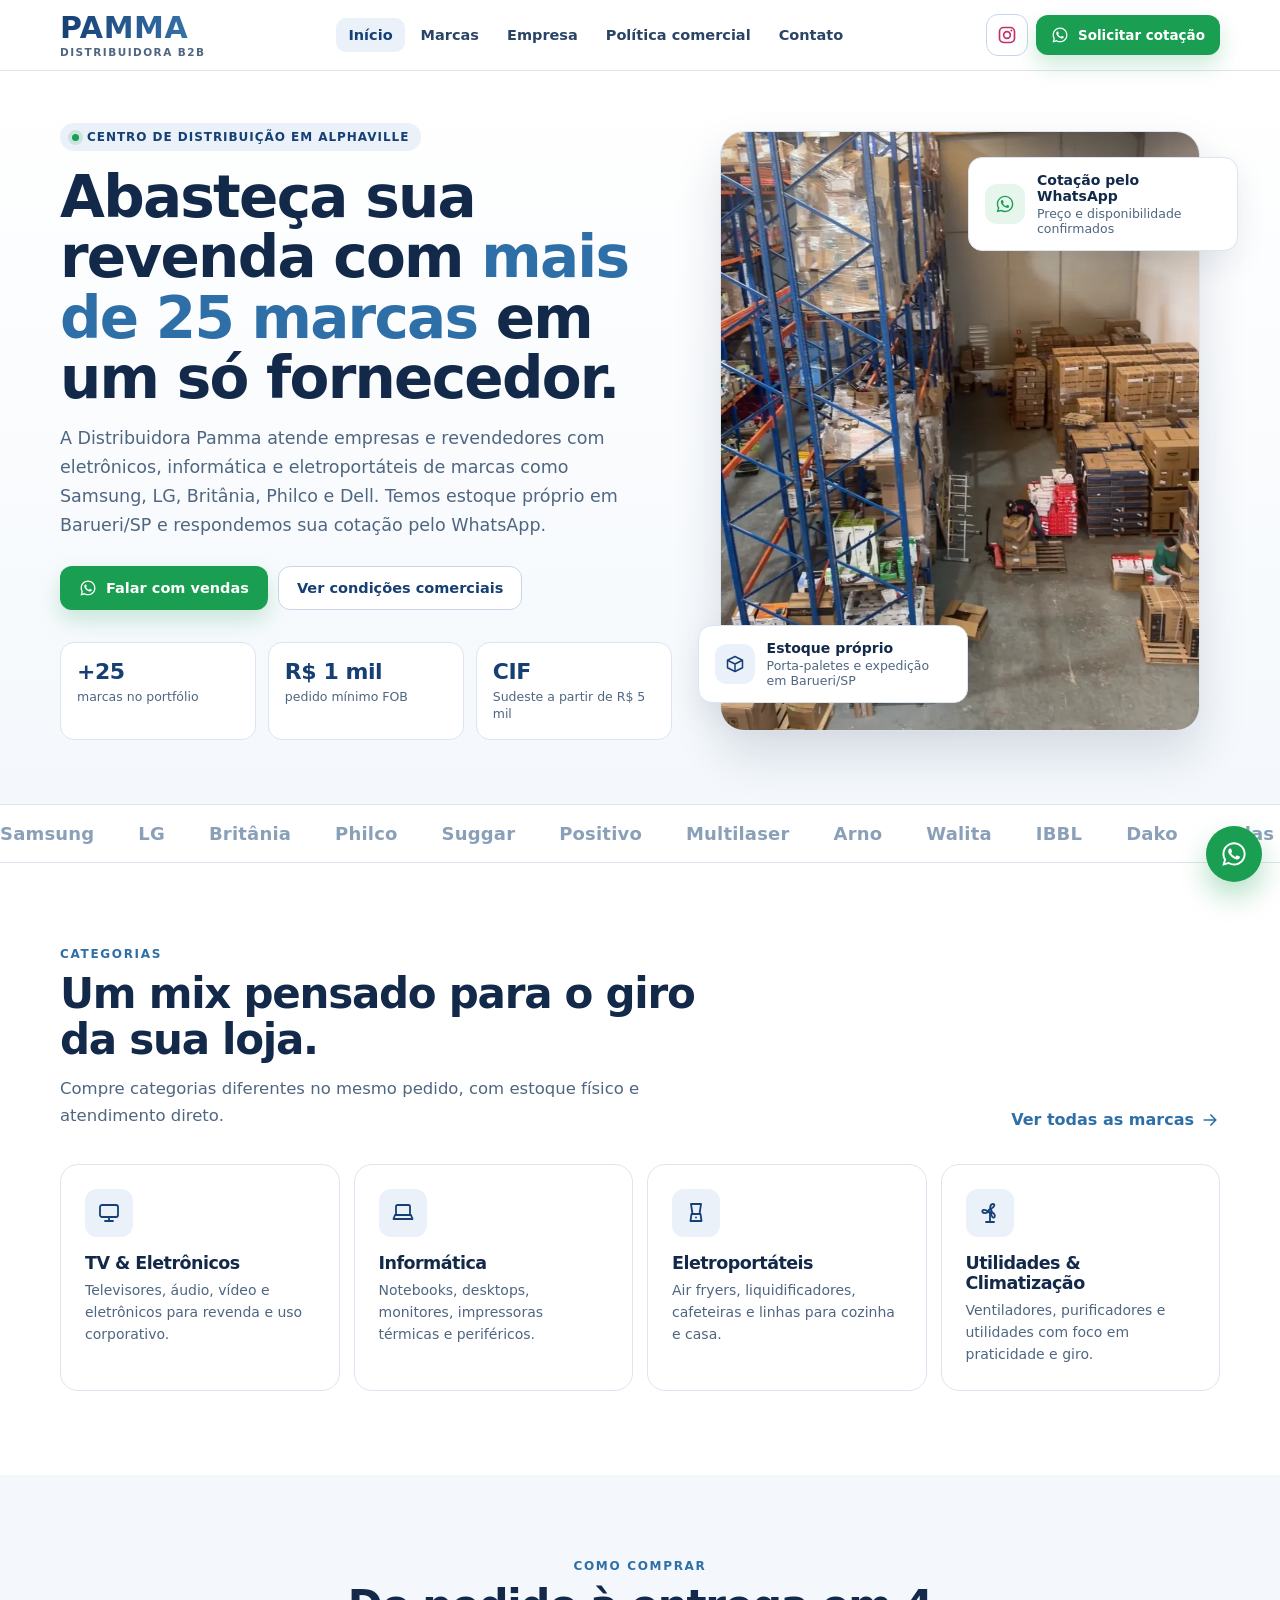
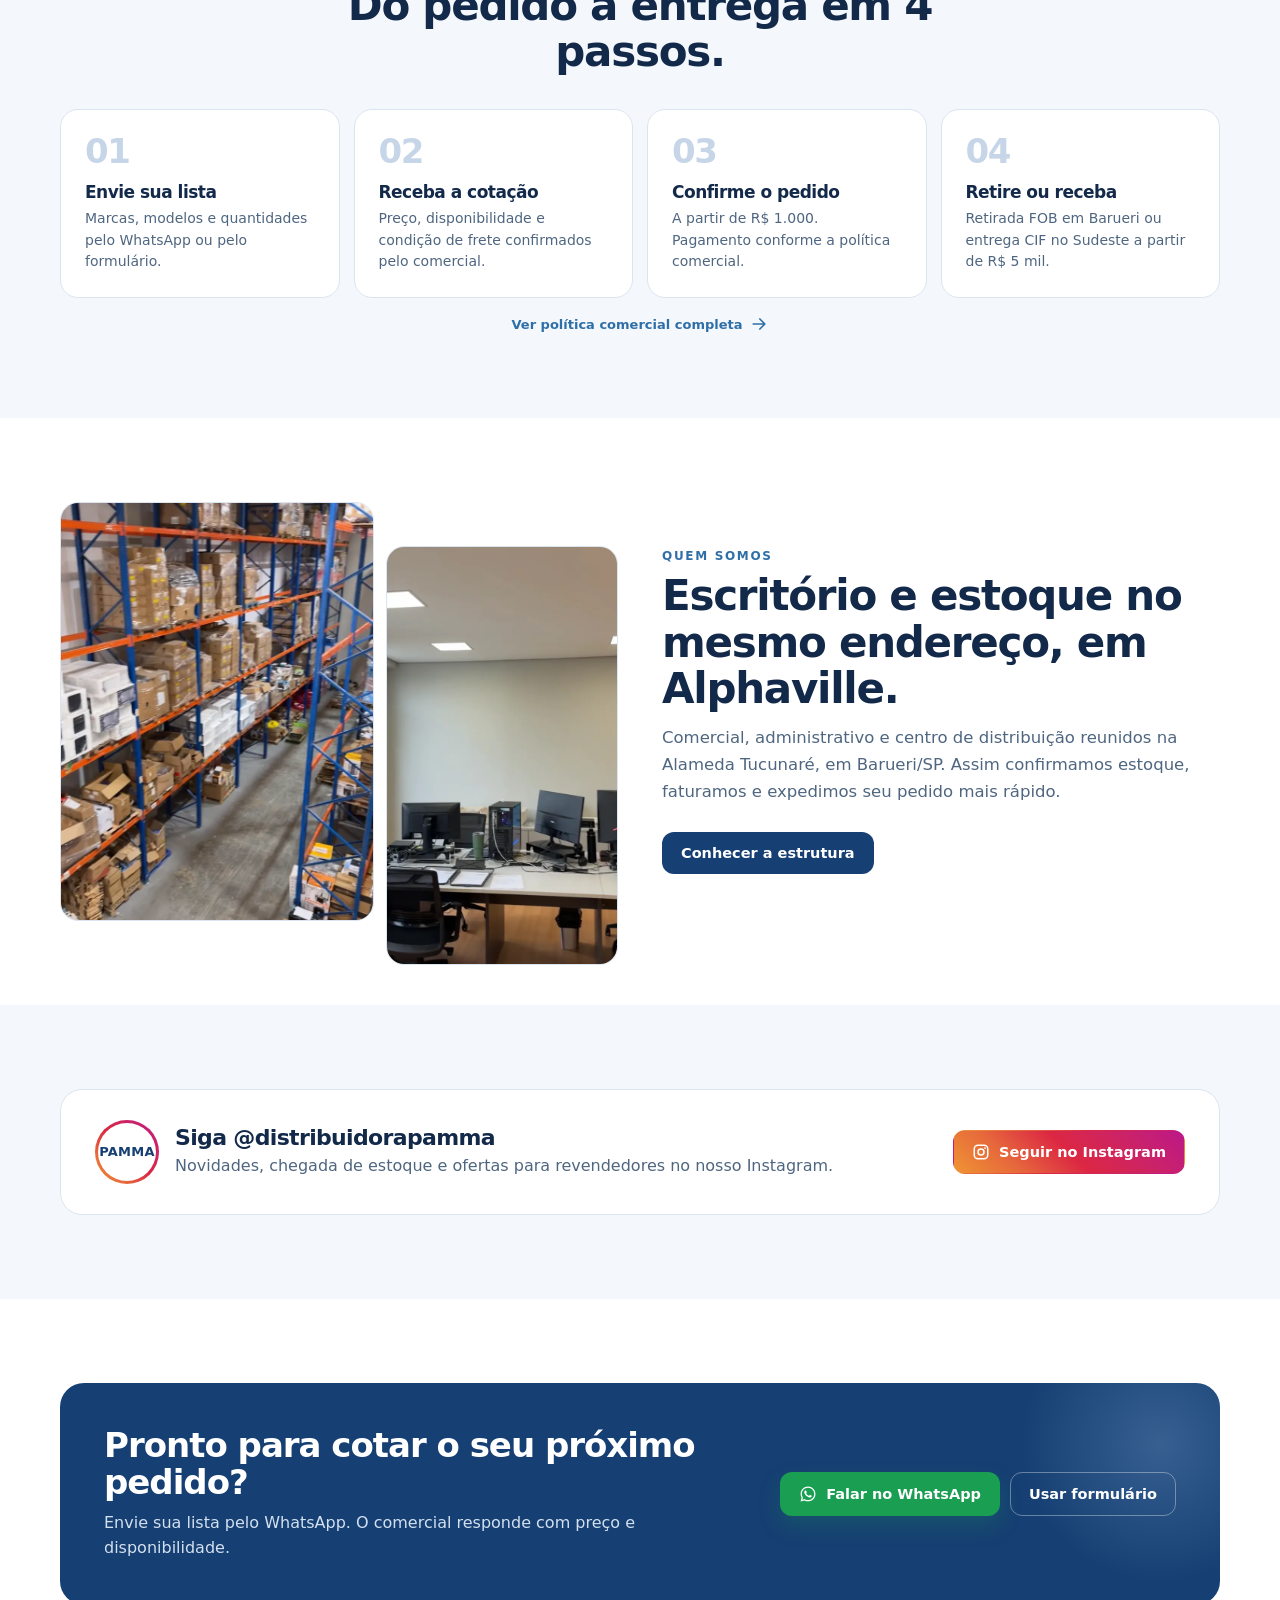
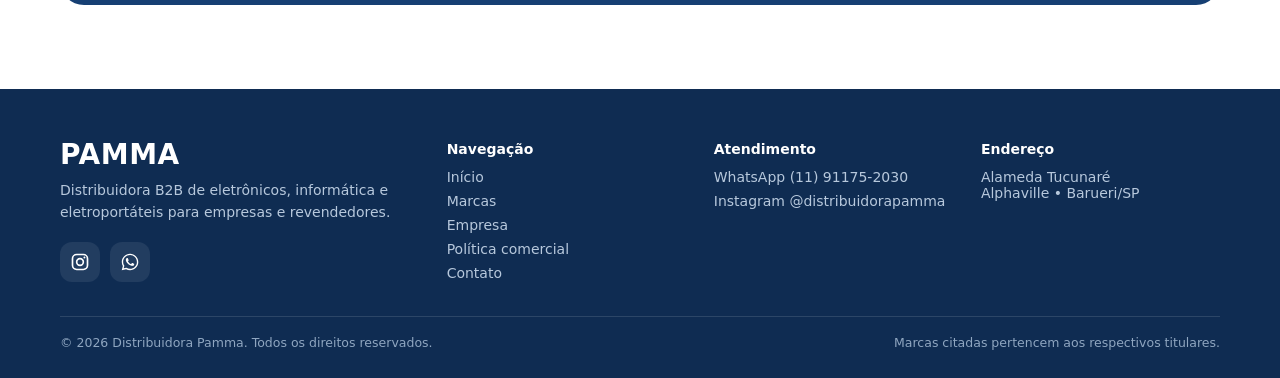
==== index.html @ 4c20a5d1 "Site multipágina da Distribuidora Pamma - Uma página por aba: Início, Marcas, Empresa, Política come" ====
<!doctype html>
<html lang="pt-BR">
<head>
  <meta charset="utf-8" />
  <meta name="viewport" content="width=device-width,initial-scale=1" />
  <meta name="theme-color" content="#163f73" />
  <title>Distribuidora Pamma | Distribuidora B2B de eletro e informática em Alphaville</title>
  <meta name="description" content="Distribuidora B2B em Alphaville/Barueri com mais de 25 marcas de eletrônicos, informática e eletroportáteis. Pedido mínimo R$ 1.000 FOB e frete CIF no Sudeste a partir de R$ 5.000." />
  
  <link rel="canonical" href="https://distribuidorapamma.com/" />
  <meta property="og:type" content="website" />
  <meta property="og:locale" content="pt_BR" />
  <meta property="og:site_name" content="Distribuidora Pamma" />
  <meta property="og:title" content="Distribuidora Pamma | Distribuidora B2B de eletro e informática em Alphaville" />
  <meta property="og:description" content="Distribuidora B2B em Alphaville/Barueri com mais de 25 marcas de eletrônicos, informática e eletroportáteis. Pedido mínimo R$ 1.000 FOB e frete CIF no Sudeste a partir de R$ 5.000." />
  <meta property="og:url" content="https://distribuidorapamma.com/" />
  <meta property="og:image" content="https://distribuidorapamma.com/assets/img/og-pamma.jpg" />
  <meta property="og:image:width" content="1200" />
  <meta property="og:image:height" content="630" />
  <meta name="twitter:card" content="summary_large_image" />
  <link rel="icon" href="data:image/svg+xml,%3Csvg xmlns='http://www.w3.org/2000/svg' viewBox='0 0 64 64'%3E%3Crect width='64' height='64' rx='14' fill='%23163f73'/%3E%3Ctext x='32' y='45' font-family='Arial,Helvetica,sans-serif' font-size='38' font-weight='700' fill='%23fff' text-anchor='middle'%3EP%3C/text%3E%3C/svg%3E" />
  <link rel="stylesheet" href="assets/css/site.css" />
  <script type="application/ld+json">
{"@context":"https://schema.org","@type":"WholesaleStore","name":"Distribuidora Pamma",
"url":"https://distribuidorapamma.com/","image":"https://distribuidorapamma.com/assets/img/og-pamma.jpg",
"telephone":"+55-11-91175-2030",
"address":{"@type":"PostalAddress","streetAddress":"Alameda Tucunaré","addressLocality":"Barueri","addressRegion":"SP","addressCountry":"BR"},
"areaServed":"BR","sameAs":["https://www.instagram.com/distribuidorapamma/"]}
</script>
</head>
<body>
<a class="skip" href="#conteudo">Pular para o conteúdo</a>
<svg width="0" height="0" style="position:absolute" aria-hidden="true">
<symbol id="i-wa" viewBox="0 0 24 24"><path fill="currentColor" d="M12.04 2C6.58 2 2.13 6.45 2.13 11.91c0 1.75.46 3.45 1.32 4.95L2.05 22l5.25-1.38a9.9 9.9 0 0 0 4.74 1.21c5.46 0 9.91-4.45 9.91-9.91C21.95 6.45 17.5 2 12.04 2Zm0 18.15c-1.48 0-2.93-.4-4.2-1.15l-.3-.18-3.12.82.83-3.04-.2-.31a8.2 8.2 0 0 1-1.26-4.38c0-4.54 3.7-8.24 8.25-8.24 4.54 0 8.24 3.7 8.24 8.24 0 4.55-3.7 8.24-8.24 8.24Zm4.52-6.16c-.25-.12-1.47-.72-1.69-.81-.23-.08-.39-.12-.56.13-.16.25-.64.81-.78.97-.14.17-.29.19-.54.06-.25-.12-1.05-.39-1.99-1.23-.74-.66-1.23-1.47-1.38-1.72-.14-.25-.02-.38.11-.51.11-.11.25-.29.37-.43.13-.15.17-.25.25-.42.08-.17.04-.31-.02-.43-.06-.12-.56-1.34-.76-1.84-.2-.48-.41-.42-.56-.43h-.48c-.17 0-.43.06-.66.31-.23.25-.86.85-.86 2.07 0 1.22.89 2.4 1.01 2.56.12.17 1.75 2.67 4.23 3.74.59.26 1.05.41 1.41.52.59.19 1.13.16 1.56.1.48-.07 1.47-.6 1.67-1.18.21-.58.21-1.07.14-1.18-.06-.1-.22-.16-.47-.28Z"/></symbol>
<symbol id="i-ig" viewBox="0 0 24 24"><g fill="none" stroke="currentColor" stroke-width="2"><rect x="3" y="3" width="18" height="18" rx="5"/><circle cx="12" cy="12" r="4"/></g><circle cx="17.3" cy="6.7" r="1.2" fill="currentColor"/></symbol>
<symbol id="i-pin" viewBox="0 0 24 24"><path fill="currentColor" d="M12 22s-8-6.46-8-12.5a8 8 0 0 1 16 0C20 15.54 12 22 12 22Zm0-9a3.5 3.5 0 1 0 0-7 3.5 3.5 0 0 0 0 7Z"/></symbol>
<symbol id="i-box" viewBox="0 0 24 24"><g fill="none" stroke="currentColor" stroke-width="1.8" stroke-linejoin="round"><path d="M3 7.5 12 3l9 4.5v9L12 21l-9-4.5v-9Z"/><path d="m3 7.5 9 4.5 9-4.5M12 12v9"/></g></symbol>
<symbol id="i-tv" viewBox="0 0 24 24"><g fill="none" stroke="currentColor" stroke-width="1.8" stroke-linecap="round"><rect x="3" y="4" width="18" height="12" rx="2"/><path d="M8 20h8M12 16v4"/></g></symbol>
<symbol id="i-laptop" viewBox="0 0 24 24"><g fill="none" stroke="currentColor" stroke-width="1.8" stroke-linecap="round" stroke-linejoin="round"><rect x="5" y="4" width="14" height="10" rx="1.5"/><path d="M2.5 18h19l-1.5-4H4l-1.5 4Z"/></g></symbol>
<symbol id="i-blender" viewBox="0 0 24 24"><g fill="none" stroke="currentColor" stroke-width="1.8" stroke-linecap="round" stroke-linejoin="round"><path d="M7 3h10l-1.5 10h-7L7 3Z"/><path d="M7.5 13h9l1 7h-11l1-7ZM12 16.5h.01"/></g></symbol>
<symbol id="i-fan" viewBox="0 0 24 24"><g fill="none" stroke="currentColor" stroke-width="1.8" stroke-linecap="round"><circle cx="12" cy="10" r="1.6"/><path d="M12 8.4c0-3 1-5.4 3-5.4s2.4 3-3 5.4ZM13.4 10.8c2.6 1.5 4.2 3.5 3.2 5.2s-3.8.5-3.2-5.2ZM10.6 10.8c-2.6 1.5-5.1 1.9-6.1.2s1.6-3.6 6.1-.2ZM12 11.6V21M8 21h8"/></g></symbol>
<symbol id="i-truck" viewBox="0 0 24 24"><g fill="none" stroke="currentColor" stroke-width="1.8" stroke-linejoin="round"><path d="M2 6h12v10H2zM14 9h4l4 4v3h-8z"/><circle cx="6" cy="18" r="2" fill="#fff"/><circle cx="18" cy="18" r="2" fill="#fff"/></g></symbol>
<symbol id="i-doc" viewBox="0 0 24 24"><g fill="none" stroke="currentColor" stroke-width="1.8" stroke-linejoin="round"><path d="M6 2h9l5 5v15H6z"/><path d="M14 2v6h6M9 13h8M9 17h6"/></g></symbol>
<symbol id="i-menu" viewBox="0 0 24 24"><path stroke="currentColor" stroke-width="2" stroke-linecap="round" d="M4 7h16M4 12h16M4 17h16"/></symbol>
<symbol id="i-arrow" viewBox="0 0 24 24"><path fill="none" stroke="currentColor" stroke-width="2" stroke-linecap="round" stroke-linejoin="round" d="M5 12h14M13 6l6 6-6 6"/></symbol>
</svg>

<header class="site-header">
  <nav class="wrap" aria-label="Principal">
    <a class="brand" href="./" aria-label="Distribuidora Pamma — início">
      <span class="logo">PAMMA</span>
      <small>Distribuidora B2B</small>
    </a>
    <div class="navlinks" id="navlinks">
<a href="" aria-current="page">Início</a>
<a href="marcas/">Marcas</a>
<a href="empresa/">Empresa</a>
<a href="politica-comercial/">Política comercial</a>
<a href="contato/">Contato</a>
    </div>
    <div class="nav-right">
      <a class="icon-btn ig" href="https://www.instagram.com/distribuidorapamma/" target="_blank" rel="noopener" aria-label="Instagram @distribuidorapamma" title="@distribuidorapamma">
        <svg class="ico" aria-hidden="true"><use href="#i-ig"/></svg>
      </a>
      <a class="btn btn-wa btn-sm js-wa" href="contato/">
        <svg class="ico" aria-hidden="true"><use href="#i-wa"/></svg><span>Solicitar cotação</span>
      </a>
      <button class="icon-btn menu-btn" id="menuBtn" aria-label="Abrir menu" aria-expanded="false" aria-controls="navlinks">
        <svg class="ico" aria-hidden="true"><use href="#i-menu"/></svg>
      </button>
    </div>
  </nav>
</header>

<main id="conteudo">
<section class="hero">
  <div class="wrap hero-grid">
    <div>
      <div class="tag"><span class="dot"></span> Centro de distribuição em Alphaville</div>
      <h1>Abasteça sua revenda com <span>mais de 25 marcas</span> em um só fornecedor.</h1>
      <p class="lead">
        A Distribuidora Pamma atende empresas e revendedores com eletrônicos, informática e eletroportáteis
        de marcas como Samsung, LG, Britânia, Philco e Dell. Temos estoque próprio em Barueri/SP e respondemos sua cotação pelo WhatsApp.
      </p>
      <div class="actions">
        <a class="btn btn-wa js-wa" data-msg="Olá! Gostaria de falar com o comercial da Distribuidora Pamma." href="contato/">
          <svg class="ico" aria-hidden="true"><use href="#i-wa"/></svg> Falar com vendas
        </a>
        <a class="btn btn-ghost" href="politica-comercial/">Ver condições comerciais</a>
      </div>
      <div class="stats">
        <div class="stat"><strong>+25</strong><span>marcas no portfólio</span></div>
        <div class="stat"><strong>R$ 1 mil</strong><span>pedido mínimo FOB</span></div>
        <div class="stat"><strong>CIF</strong><span>Sudeste a partir de R$ 5 mil</span></div>
      </div>
    </div>
    <div class="hero-visual">
      <div class="hero-photo">
        <img src="assets/img/cd-operacao.webp" width="830" height="1100" alt="Equipe separando pedidos no centro de distribuição da Pamma" fetchpriority="high" />
      </div>
      <div class="badge">
        <div class="bi"><svg class="ico" aria-hidden="true"><use href="#i-box"/></svg></div>
        <div><b>Estoque próprio</b><span>Porta-paletes e expedição em Barueri/SP</span></div>
      </div>
      <div class="badge top">
        <div class="bi wa"><svg class="ico" aria-hidden="true"><use href="#i-wa"/></svg></div>
        <div><b>Cotação pelo WhatsApp</b><span>Preço e disponibilidade confirmados</span></div>
      </div>
    </div>
  </div>
</section>

<div class="brand-strip" aria-label="Marcas que trabalhamos">
  <div class="track">
    <span>Samsung</span><span>LG</span><span>Britânia</span><span>Philco</span><span>Suggar</span><span>Positivo</span><span>Multilaser</span><span>Arno</span><span>Walita</span><span>IBBL</span><span>Dako</span><span>Atlas</span><span>Dell</span><span>HP</span><span>Lenovo</span><span>Asus</span><span>AOC</span><span>Apple</span>
    <span aria-hidden="true">Samsung</span><span aria-hidden="true">LG</span><span aria-hidden="true">Britânia</span><span aria-hidden="true">Philco</span><span aria-hidden="true">Suggar</span><span aria-hidden="true">Positivo</span><span aria-hidden="true">Multilaser</span><span aria-hidden="true">Arno</span><span aria-hidden="true">Walita</span><span aria-hidden="true">IBBL</span><span aria-hidden="true">Dako</span><span aria-hidden="true">Atlas</span><span aria-hidden="true">Dell</span><span aria-hidden="true">HP</span><span aria-hidden="true">Lenovo</span><span aria-hidden="true">Asus</span><span aria-hidden="true">AOC</span><span aria-hidden="true">Apple</span>
  </div>
</div>

<section class="section">
  <div class="wrap">
    <div class="section-head row">
      <div style="max-width:640px">
        <div class="kicker">Categorias</div>
        <h2>Um mix pensado para o giro da sua loja.</h2>
        <p>Compre categorias diferentes no mesmo pedido, com estoque físico e atendimento direto.</p>
      </div>
      <a class="link-arrow" href="marcas/">Ver todas as marcas <svg class="ico" aria-hidden="true"><use href="#i-arrow"/></svg></a>
    </div>
    <div class="features">
      <article class="card feature reveal">
        <div class="fi"><svg class="ico" aria-hidden="true"><use href="#i-tv"/></svg></div>
        <h3>TV & Eletrônicos</h3>
        <p>Televisores, áudio, vídeo e eletrônicos para revenda e uso corporativo.</p>
      </article>
      <article class="card feature reveal">
        <div class="fi"><svg class="ico" aria-hidden="true"><use href="#i-laptop"/></svg></div>
        <h3>Informática</h3>
        <p>Notebooks, desktops, monitores, impressoras térmicas e periféricos.</p>
      </article>
      <article class="card feature reveal">
        <div class="fi"><svg class="ico" aria-hidden="true"><use href="#i-blender"/></svg></div>
        <h3>Eletroportáteis</h3>
        <p>Air fryers, liquidificadores, cafeteiras e linhas para cozinha e casa.</p>
      </article>
      <article class="card feature reveal">
        <div class="fi"><svg class="ico" aria-hidden="true"><use href="#i-fan"/></svg></div>
        <h3>Utilidades & Climatização</h3>
        <p>Ventiladores, purificadores e utilidades com foco em praticidade e giro.</p>
      </article>
    </div>
  </div>
</section>

<section class="section alt">
  <div class="wrap">
    <div class="section-head center">
      <div class="kicker">Como comprar</div>
      <h2>Do pedido à entrega em 4 passos.</h2>
    </div>
    <div class="steps">
      <div class="card step reveal"><div class="n">01</div><h3>Envie sua lista</h3><p>Marcas, modelos e quantidades pelo WhatsApp ou pelo formulário.</p></div>
      <div class="card step reveal"><div class="n">02</div><h3>Receba a cotação</h3><p>Preço, disponibilidade e condição de frete confirmados pelo comercial.</p></div>
      <div class="card step reveal"><div class="n">03</div><h3>Confirme o pedido</h3><p>A partir de R$ 1.000. Pagamento conforme a política comercial.</p></div>
      <div class="card step reveal"><div class="n">04</div><h3>Retire ou receba</h3><p>Retirada FOB em Barueri ou entrega CIF no Sudeste a partir de R$ 5 mil.</p></div>
    </div>
    <p class="note" style="text-align:center"><a class="link-arrow" href="politica-comercial/">Ver política comercial completa <svg class="ico" aria-hidden="true"><use href="#i-arrow"/></svg></a></p>
  </div>
</section>

<section class="section">
  <div class="wrap split">
    <div class="media-grid">
      <img src="assets/img/cd-porta-paletes.webp" width="668" height="1100" loading="lazy" alt="Porta-paletes com mercadorias no CD da Pamma" />
      <img src="assets/img/escritorio.webp" width="955" height="1100" loading="lazy" alt="Equipe administrativa e comercial da Pamma" />
    </div>
    <div>
      <div class="kicker">Quem somos</div>
      <h2>Escritório e estoque no mesmo endereço, em Alphaville.</h2>
      <p class="lead" style="font-size:16.5px">Comercial, administrativo e centro de distribuição reunidos na Alameda Tucunaré, em Barueri/SP. Assim confirmamos estoque, faturamos e expedimos seu pedido mais rápido.</p>
      <div class="actions">
        <a class="btn btn-navy" href="empresa/">Conhecer a estrutura</a>
      </div>
    </div>
  </div>
</section>

<section class="section alt">
  <div class="wrap">
    <div class="ig-block reveal">
      <div class="ig-id">
        <div class="ig-avatar"><span>PAMMA</span></div>
        <div>
          <h3>Siga @distribuidorapamma</h3>
          <p>Novidades, chegada de estoque e ofertas para revendedores no nosso Instagram.</p>
        </div>
      </div>
      <a class="btn btn-ig" href="https://www.instagram.com/distribuidorapamma/" target="_blank" rel="noopener">
        <svg class="ico" aria-hidden="true"><use href="#i-ig"/></svg> Seguir no Instagram
      </a>
    </div>
  </div>
</section>

<section class="section">
  <div class="wrap">
    <div class="cta-band">
      <div>
        <h2>Pronto para cotar o seu próximo pedido?</h2>
        <p>Envie sua lista pelo WhatsApp. O comercial responde com preço e disponibilidade.</p>
      </div>
      <div class="actions">
        <a class="btn btn-wa js-wa" href="contato/"><svg class="ico" aria-hidden="true"><use href="#i-wa"/></svg> Falar no WhatsApp</a>
        <a class="btn btn-outline-light" href="contato/">Usar formulário</a>
      </div>
    </div>
  </div>
</section>

</main>

<footer class="site-footer">
  <div class="wrap">
    <div class="footer-grid">
      <div>
        <div class="logo">PAMMA</div>
        <p style="max-width:360px; line-height:1.6; margin:10px 0 0">Distribuidora B2B de eletrônicos, informática e eletroportáteis para empresas e revendedores.</p>
        <div class="social">
          <a class="ig" href="https://www.instagram.com/distribuidorapamma/" target="_blank" rel="noopener" aria-label="Instagram"><svg class="ico" aria-hidden="true"><use href="#i-ig"/></svg></a>
          <a class="wa js-wa" href="contato/" aria-label="WhatsApp"><svg class="ico" aria-hidden="true"><use href="#i-wa"/></svg></a>
        </div>
        <!-- TODO: inserir razão social e CNPJ oficiais -->
      </div>
      <div>
        <h4>Navegação</h4>
        <ul>
          <li><a href="./">Início</a></li>
          <li><a href="marcas/">Marcas</a></li>
          <li><a href="empresa/">Empresa</a></li>
          <li><a href="politica-comercial/">Política comercial</a></li>
          <li><a href="contato/">Contato</a></li>
        </ul>
      </div>
      <div>
        <h4>Atendimento</h4>
        <ul>
          <li><a class="js-wa" href="contato/">WhatsApp (11) 91175-2030</a></li>
          <li><a href="https://www.instagram.com/distribuidorapamma/" target="_blank" rel="noopener">Instagram @distribuidorapamma</a></li>
        </ul>
      </div>
      <div>
        <h4>Endereço</h4>
        <ul>
          <li><a href="https://www.google.com/maps/search/?api=1&amp;query=Alameda+Tucunar%C3%A9+Alphaville+Barueri+SP" target="_blank" rel="noopener">Alameda Tucunaré<br>Alphaville • Barueri/SP</a></li>
        </ul>
      </div>
    </div>
    <div class="footer-bottom">
      <span>© <span id="year"></span> Distribuidora Pamma. Todos os direitos reservados.</span>
      <span>Marcas citadas pertencem aos respectivos titulares.</span>
    </div>
  </div>
</footer>

<a class="fab js-wa" href="contato/" aria-label="Falar no WhatsApp"><svg class="ico" aria-hidden="true"><use href="#i-wa"/></svg></a>
<script src="assets/js/site.js" defer></script>
</body>
</html>
---- assets/css/site.css ----
/* Distribuidora Pamma — estilos compartilhados */
:root{
  --navy:#163f73;
  --navy-2:#1f4f8a;
  --navy-dark:#0f2c52;
  --blue:#2f6fa8;
  --blue-light:#9cc3ea;
  --blue-soft:#eaf1f9;
  --bg-soft:#f4f8fc;
  --line:#dbe5f0;
  --line-strong:#c6d6e8;
  --text:#13294a;
  --muted:#4f6680;
  --wa:#1a9e52;
  --wa-2:#14864a;
  --ig:linear-gradient(45deg,#f09433 0%,#e6683c 25%,#dc2743 50%,#cc2366 75%,#bc1888 100%);
  --shadow:0 12px 32px rgba(19,41,74,.08);
  --shadow-lg:0 24px 48px rgba(19,41,74,.14);
  --radius:18px;
  --header-h:70px;
}
*{box-sizing:border-box}
html{scroll-behavior:smooth; scroll-padding-top:calc(var(--header-h) + 12px)}
body{
  margin:0; color:var(--text); background:#fff;
  font-family:Inter,ui-sans-serif,system-ui,-apple-system,BlinkMacSystemFont,"Segoe UI",Roboto,sans-serif;
  -webkit-font-smoothing:antialiased; overflow-x:hidden;
}
img{max-width:100%; display:block}
a{color:inherit; text-decoration:none}
:focus-visible{outline:3px solid #7fb0e3; outline-offset:2px; border-radius:6px}
.wrap{width:min(1160px, calc(100% - 32px)); margin:0 auto}
.skip{position:absolute; left:-9999px; top:8px; z-index:100; background:#fff; padding:10px 14px; border-radius:10px; font-weight:700}
.skip:focus{left:12px}
.ico{width:20px; height:20px; flex:0 0 20px}

/* Marca */
.logo{
  font-weight:800; letter-spacing:.02em; line-height:1;
  background:linear-gradient(90deg, var(--navy) 0%, #3a78b0 100%);
  -webkit-background-clip:text; background-clip:text; color:transparent;
}

/* Header */
.site-header{
  position:sticky; top:0; z-index:60;
  background:rgba(255,255,255,.95); backdrop-filter:blur(10px);
  border-bottom:1px solid var(--line);
}
.site-header nav{min-height:var(--header-h); display:flex; align-items:center; justify-content:space-between; gap:20px}
.brand{display:flex; flex-direction:column; gap:3px}
.brand .logo{font-size:30px}
.brand small{font-size:10.5px; color:var(--muted); letter-spacing:.14em; text-transform:uppercase; font-weight:700}
.navlinks{display:flex; align-items:center; gap:4px; font-size:14.5px; font-weight:600; color:#2a4466}
.navlinks a{padding:9px 12px; border-radius:10px}
.navlinks a:hover{background:var(--bg-soft); color:var(--navy)}
.navlinks a[aria-current="page"]{color:var(--navy); background:var(--blue-soft); font-weight:700}
.nav-right{display:flex; align-items:center; gap:8px}
.icon-btn{
  width:42px; height:42px; border-radius:12px; display:grid; place-items:center;
  border:1px solid var(--line-strong); background:#fff; color:var(--navy); cursor:pointer;
}
.icon-btn:hover{background:var(--bg-soft)}
.icon-btn.ig{color:#c1306b}
.menu-btn{display:none}

/* Botões */
.btn{
  display:inline-flex; align-items:center; justify-content:center; gap:9px;
  padding:12px 18px; border-radius:12px; font:inherit; font-weight:700; font-size:14.5px;
  border:1px solid transparent; cursor:pointer; transition:transform .18s ease, background .18s ease, box-shadow .18s ease;
  white-space:nowrap;
}
.btn:hover{transform:translateY(-1px)}
.btn .ico{width:18px; height:18px; flex-basis:18px}
.btn-wa{color:#fff; background:var(--wa); box-shadow:0 10px 22px rgba(26,158,82,.22)}
.btn-wa:hover{background:var(--wa-2)}
.btn-navy{color:#fff; background:var(--navy)}
.btn-navy:hover{background:var(--navy-2)}
.btn-ghost{color:var(--navy); background:#fff; border-color:var(--line-strong)}
.btn-light{color:var(--navy); background:#fff}
.btn-outline-light{color:#fff; border-color:rgba(255,255,255,.35)}
.btn-outline-light:hover{background:rgba(255,255,255,.08)}
.btn-ig{color:#fff; background:var(--ig)}
.btn-sm{padding:10px 14px; font-size:13.5px}
.link-arrow{display:inline-flex; align-items:center; gap:6px; font-weight:700; color:var(--blue)}
.link-arrow:hover{gap:9px}

/* Tipografia de seção */
.section{padding:84px 0}
.section.alt{background:var(--bg-soft)}
.section-head{max-width:720px; margin-bottom:34px}
.section-head.center{margin-left:auto; margin-right:auto; text-align:center}
.section-head.row{max-width:none; display:flex; align-items:flex-end; justify-content:space-between; gap:20px; flex-wrap:wrap}
.kicker{font-size:12px; font-weight:800; letter-spacing:.14em; text-transform:uppercase; color:var(--blue); margin-bottom:10px}
h1,h2,h3{letter-spacing:-.03em}
h2{font-size:clamp(28px,3.6vw,42px); line-height:1.1; margin:0 0 12px}
.section-head p{color:var(--muted); font-size:16.5px; line-height:1.65; margin:0}
.card{background:#fff; border:1px solid var(--line); border-radius:var(--radius)}

/* Hero (home) */
.hero{padding:52px 0 64px; background:linear-gradient(180deg,#fff 0%, var(--bg-soft) 100%)}
.hero-grid{display:grid; grid-template-columns:1.1fr .9fr; gap:48px; align-items:center}
.tag{
  display:inline-flex; align-items:center; gap:8px; padding:7px 12px; border-radius:999px;
  background:var(--blue-soft); color:var(--navy); font-size:12px; font-weight:800;
  letter-spacing:.08em; text-transform:uppercase;
}
.tag .dot{width:7px; height:7px; border-radius:50%; background:var(--wa); box-shadow:0 0 0 4px rgba(26,158,82,.15)}
.hero h1{margin:16px 0 16px; font-size:clamp(34px,5vw,58px); line-height:1.04; max-width:640px}
.hero h1 span{color:var(--blue)}
.lead{margin:0 0 26px; max-width:580px; color:var(--muted); font-size:17.5px; line-height:1.65}
.actions{display:flex; flex-wrap:wrap; gap:10px}
.stats{display:grid; grid-template-columns:repeat(3,1fr); gap:12px; margin-top:32px; max-width:620px}
.stat{padding:16px; border-radius:14px; background:#fff; border:1px solid var(--line)}
.stat strong{display:block; font-size:22px; letter-spacing:-.02em; color:var(--navy)}
.stat span{display:block; margin-top:4px; font-size:12.5px; color:var(--muted); line-height:1.4}
.hero-visual{position:relative}
.hero-photo{border-radius:24px; overflow:hidden; border:1px solid var(--line); box-shadow:var(--shadow-lg); aspect-ratio:4/5; max-height:600px}
.hero-photo img{width:100%; height:100%; object-fit:cover}
.badge{
  position:absolute; left:-22px; bottom:28px; max-width:270px; display:flex; gap:12px; align-items:center;
  padding:14px 16px; border-radius:14px; background:#fff; border:1px solid var(--line); box-shadow:var(--shadow);
}
.badge.top{left:auto; right:-18px; top:26px; bottom:auto}
.badge .bi{width:40px; height:40px; border-radius:12px; display:grid; place-items:center; background:var(--blue-soft); color:var(--navy); flex:0 0 40px}
.badge .bi.wa{background:#e6f6ec; color:var(--wa)}
.badge b{display:block; font-size:14px}
.badge span{display:block; font-size:12.5px; color:var(--muted); margin-top:2px}

/* Faixa de marcas (marquee) */
.brand-strip{border-block:1px solid var(--line); background:#fff; overflow:hidden; padding:18px 0}
.brand-strip .track{display:flex; gap:44px; width:max-content; animation:scroll 38s linear infinite}
.brand-strip span{font-weight:800; font-size:18px; color:#8aa0b8; letter-spacing:.01em; white-space:nowrap}
.brand-strip:hover .track{animation-play-state:paused}
@keyframes scroll{to{transform:translateX(-50%)}}
@media (prefers-reduced-motion:reduce){.brand-strip .track{animation:none; flex-wrap:wrap; width:auto; justify-content:center}}

/* Cabeçalho de página interna */
.page-head{position:relative; color:#fff; background:var(--navy-dark); overflow:hidden}
.page-head .ph-bg{position:absolute; inset:0; width:100%; height:100%; object-fit:cover; opacity:.35}
.page-head::after{content:""; position:absolute; inset:0; background:linear-gradient(90deg, rgba(15,44,82,.96) 0%, rgba(15,44,82,.75) 55%, rgba(15,44,82,.35) 100%)}
.page-head .wrap{position:relative; z-index:1; padding:64px 0 60px}
.crumbs{font-size:13px; color:var(--blue-light); margin-bottom:14px}
.crumbs a:hover{color:#fff}
.page-head h1{margin:0 0 12px; font-size:clamp(32px,4.4vw,52px); line-height:1.06; max-width:760px}
.page-head p{margin:0; max-width:640px; color:#d3e0ef; font-size:17px; line-height:1.6}
.page-head .actions{margin-top:24px}

/* Categorias / features */
.features{display:grid; grid-template-columns:repeat(4,1fr); gap:14px}
.feature{padding:24px; transition:transform .2s ease, box-shadow .2s ease}
.feature:hover{transform:translateY(-3px); box-shadow:var(--shadow)}
.feature .fi{width:48px; height:48px; border-radius:12px; display:grid; place-items:center; background:var(--blue-soft); color:var(--navy); margin-bottom:16px}
.feature .fi .ico{width:24px; height:24px}
.feature h3{margin:0 0 6px; font-size:17.5px}
.feature p{margin:0; color:var(--muted); font-size:14px; line-height:1.6}
.feature ul{margin:12px 0 0; padding:0; list-style:none; display:grid; gap:6px; font-size:13.5px; color:var(--muted)}
.feature li::before{content:"•"; color:var(--blue); font-weight:800; margin-right:8px}

/* Grade de marcas */
.brand-grid{display:grid; grid-template-columns:repeat(6,1fr); gap:10px}
.brand-tile{
  display:grid; place-items:center; min-height:76px; padding:12px; text-align:center;
  font-weight:800; font-size:16px; color:var(--navy); letter-spacing:.01em;
  background:#fff; border:1px solid var(--line); border-radius:14px; transition:border-color .2s, box-shadow .2s;
}
.brand-tile:hover{border-color:var(--line-strong); box-shadow:var(--shadow)}
.brand-tile.more{color:var(--muted); font-weight:600; border-style:dashed}
.legal{margin:14px 2px 0; font-size:12.5px; color:var(--muted); line-height:1.5}

/* Passos numerados */
.steps{display:grid; grid-template-columns:repeat(4,1fr); gap:14px; counter-reset:s}
.steps.three{grid-template-columns:repeat(3,1fr)}
.step{padding:24px; position:relative}
.step .n{font-size:34px; font-weight:800; color:var(--line-strong); letter-spacing:-.04em; line-height:1}
.step h3{margin:14px 0 6px; font-size:17px}
.step p{margin:0; color:var(--muted); font-size:14px; line-height:1.55}

/* Política comercial */
.policy-grid{display:grid; grid-template-columns:repeat(3,1fr); gap:14px}
.policy{padding:24px; position:relative; overflow:hidden}
.policy::before{content:""; position:absolute; left:0; top:0; bottom:0; width:4px; background:var(--blue)}
.policy small{display:block; color:var(--blue); font-weight:800; font-size:11.5px; letter-spacing:.1em; text-transform:uppercase; margin-bottom:8px}
.policy strong{display:block; font-size:24px; letter-spacing:-.02em; margin-bottom:6px}
.policy p{margin:0; color:var(--muted); line-height:1.6; font-size:14px}
.policy.wide{grid-column:span 2}
.note{margin:16px 2px 0; font-size:13px; color:var(--muted)}

/* FAQ */
.faq{display:grid; gap:10px; max-width:860px}
.faq details{background:#fff; border:1px solid var(--line); border-radius:14px; padding:0 20px}
.faq summary{cursor:pointer; list-style:none; padding:18px 0; font-weight:700; display:flex; justify-content:space-between; gap:16px}
.faq summary::-webkit-details-marker{display:none}
.faq summary::after{content:"+"; font-size:20px; color:var(--blue); line-height:1}
.faq details[open] summary::after{content:"–"}
.faq details p{margin:0 0 18px; color:var(--muted); line-height:1.6}

/* Empresa */
.split{display:grid; grid-template-columns:1fr 1fr; gap:44px; align-items:center}
.media-grid{display:grid; grid-template-columns:1.15fr .85fr; gap:12px}
.media-grid img{width:100%; height:100%; aspect-ratio:3/4; object-fit:cover; border-radius:18px; border:1px solid var(--line)}
.media-grid img:last-child{margin-top:44px}
.check-list{display:grid; gap:12px; margin:24px 0 0}
.check{display:flex; gap:12px; align-items:flex-start; padding:14px 16px}
.check i{width:26px; height:26px; flex:0 0 26px; border-radius:50%; display:grid; place-items:center; background:var(--blue-soft); color:var(--navy); font-style:normal; font-size:13px; font-weight:800}
.check span{color:var(--muted); line-height:1.55; font-size:15px}
.check strong{color:var(--text)}

/* Galeria */
.gallery{display:grid; grid-template-columns:repeat(3,1fr); gap:12px}
.gallery figure{margin:0; position:relative; border-radius:18px; overflow:hidden; border:1px solid var(--line)}
.gallery img{width:100%; aspect-ratio:1/1; object-fit:cover; transition:transform .5s ease}
.gallery figure:hover img{transform:scale(1.04)}
.gallery figcaption{position:absolute; left:12px; bottom:12px; padding:6px 10px; border-radius:8px; background:rgba(19,41,74,.84); color:#fff; font-size:12.5px; font-weight:700}

/* Bloco Instagram */
.ig-block{display:grid; grid-template-columns:1fr auto; gap:24px; align-items:center; padding:30px 34px; border-radius:22px; background:#fff; border:1px solid var(--line)}
.ig-block .ig-id{display:flex; align-items:center; gap:16px}
.ig-avatar{width:64px; height:64px; border-radius:50%; padding:3px; background:var(--ig); flex:0 0 64px}
.ig-avatar span{display:grid; place-items:center; width:100%; height:100%; border-radius:50%; background:#fff; font-weight:800; font-size:13px; color:var(--navy); letter-spacing:.02em}
.ig-block h3{margin:0 0 4px; font-size:22px}
.ig-block p{margin:0; color:var(--muted); line-height:1.55}

/* CTA final */
.cta-band{background:var(--navy); color:#fff; border-radius:24px; padding:44px; display:grid; grid-template-columns:1fr auto; gap:24px; align-items:center; position:relative; overflow:hidden}
.cta-band::after{content:""; position:absolute; right:-80px; top:-80px; width:280px; height:280px; border-radius:50%; background:radial-gradient(circle, rgba(156,195,234,.25), transparent 70%)}
.cta-band h2{color:#fff; margin:0 0 8px; font-size:clamp(24px,3vw,34px)}
.cta-band p{margin:0; color:#d3e0ef; line-height:1.6}
.cta-band .actions{position:relative; z-index:1}

/* Contato */
.contact-box{display:grid; grid-template-columns:.9fr 1.1fr; overflow:hidden; border-radius:22px; background:#fff; border:1px solid var(--line); box-shadow:var(--shadow)}
.contact-info{padding:34px; background:var(--navy); color:#dbe6f3}
.contact-info .kicker{color:var(--blue-light)}
.contact-info h2{margin:6px 0 12px; font-size:30px; line-height:1.12; color:#fff}
.contact-info p{line-height:1.65; margin:0 0 8px}
.contact-line{display:flex; gap:12px; align-items:flex-start; margin-top:20px}
.contact-line .ico{color:var(--blue-light); margin-top:2px}
.contact-line strong{display:block; color:#fff; font-size:14px}
.contact-line span, .contact-line a{display:block; margin-top:3px; color:#dbe6f3}
.contact-line a:hover{text-decoration:underline}
.form{padding:34px}
.form-grid{display:grid; grid-template-columns:1fr 1fr; gap:14px}
.field{display:grid; gap:6px}
.field.full{grid-column:1/-1}
label{font-size:13px; font-weight:700; color:#2a4466}
label em{font-style:normal; font-weight:500; color:var(--muted)}
input,textarea,select{width:100%; border:1px solid var(--line-strong); background:#fff; color:var(--text); border-radius:12px; padding:13px 14px; font:inherit; font-size:15px; min-height:48px}
textarea{min-height:110px; resize:vertical}
input::placeholder,textarea::placeholder{color:#6f8399}
input:focus,textarea:focus,select:focus{outline:none; border-color:var(--blue); box-shadow:0 0 0 3px rgba(47,111,168,.15)}
.form .btn{width:100%; padding:15px 18px; font-size:15.5px}
.fine{font-size:12.5px; color:var(--muted); margin-top:8px; line-height:1.5}
.info-cards{display:grid; grid-template-columns:repeat(3,1fr); gap:14px; margin-top:16px}
.info-card{padding:22px; display:flex; gap:14px; align-items:flex-start}
.info-card .fi{width:44px; height:44px; border-radius:12px; display:grid; place-items:center; background:var(--blue-soft); color:var(--navy); flex:0 0 44px}
.info-card .fi.ig{background:var(--ig); color:#fff}
.info-card .fi.wa{background:#e6f6ec; color:var(--wa)}
.info-card b{display:block; font-size:15px}
.info-card span{display:block; color:var(--muted); font-size:14px; margin-top:3px}
.info-card a.more{display:inline-block; margin-top:8px; font-weight:700; color:var(--blue); font-size:14px}

/* Footer */
.site-footer{padding:52px 0 28px; background:var(--navy-dark); color:#b7c8dc; font-size:14px}
.footer-grid{display:grid; grid-template-columns:1.5fr 1fr 1fr 1fr; gap:28px}
.site-footer .logo{font-size:28px; background:none; color:#fff}
.site-footer h4{margin:0 0 12px; color:#fff; font-size:14px}
.site-footer ul{list-style:none; padding:0; margin:0; display:grid; gap:8px}
.site-footer a:hover{color:#fff}
.social{display:flex; gap:10px; margin-top:18px}
.social a{width:40px; height:40px; border-radius:12px; display:grid; place-items:center; background:rgba(255,255,255,.08); color:#fff; transition:background .2s}
.social a:hover{background:rgba(255,255,255,.18)}
.social a.ig:hover{background:var(--ig)}
.social a.wa:hover{background:var(--wa)}
.footer-bottom{margin-top:34px; padding-top:18px; border-top:1px solid rgba(255,255,255,.12); display:flex; justify-content:space-between; gap:16px; flex-wrap:wrap; font-size:12.5px; color:#8fa6c0}

/* WhatsApp flutuante */
.fab{position:fixed; right:18px; bottom:18px; z-index:65; width:56px; height:56px; border-radius:50%; display:grid; place-items:center; background:var(--wa); color:#fff; box-shadow:0 14px 28px rgba(26,158,82,.32)}
.fab .ico{width:28px; height:28px; flex-basis:28px}

/* Revelar ao rolar */
.reveal{opacity:0; transform:translateY(14px); transition:opacity .5s ease, transform .5s ease}
.reveal.in{opacity:1; transform:none}
@media (prefers-reduced-motion:reduce){.reveal{opacity:1; transform:none; transition:none}}

/* ---------- Responsivo ---------- */
@media (max-width:1024px){
  .navlinks{
    display:none; position:absolute; left:0; right:0; top:var(--header-h);
    flex-direction:column; align-items:stretch; gap:0; padding:8px 16px 16px;
    background:#fff; border-bottom:1px solid var(--line); box-shadow:0 16px 30px rgba(19,41,74,.08);
  }
  .navlinks a{padding:14px 8px; border-radius:0; border-bottom:1px solid var(--line)}
  .navlinks a[aria-current="page"]{background:none; color:var(--blue)}
  .navlinks.open{display:flex}
  .menu-btn{display:grid}
  .hero-grid,.split,.contact-box{grid-template-columns:1fr}
  .hero-photo{max-width:560px; margin:0 auto; aspect-ratio:4/3}
  .badge{left:12px}
  .badge.top{right:12px}
  .features,.steps{grid-template-columns:1fr 1fr}
  .steps.three{grid-template-columns:1fr}
  .policy-grid{grid-template-columns:1fr 1fr}
  .policy.wide{grid-column:1/-1}
  .brand-grid{grid-template-columns:repeat(4,1fr)}
  .info-cards{grid-template-columns:1fr}
  .footer-grid{grid-template-columns:1fr 1fr}
  .footer-grid > div:first-child{grid-column:1/-1}
}
@media (max-width:640px){
  :root{--header-h:62px}
  .wrap{width:calc(100% - 28px)}
  .brand .logo{font-size:26px}
  .brand small{display:none}
  .nav-right .btn span{display:none}
  .nav-right .btn{padding:10px 12px}
  .nav-right{gap:6px}
  .icon-btn{width:40px; height:40px}
  .hero{padding:28px 0 44px}
  .lead{font-size:16px}
  .actions .btn{flex:1 1 100%}
  .stats{gap:8px}
  .stat{padding:12px 10px}
  .stat strong{font-size:17px}
  .stat span{font-size:11.5px}
  .hero-photo{aspect-ratio:4/3.4}
  .badge{position:static; max-width:none; margin-top:10px; box-shadow:none}
  .badge.top{display:none}
  .page-head .wrap{padding:44px 0 40px}
  .page-head p{font-size:15.5px}
  .section{padding:56px 0}
  .features,.policy-grid,.form-grid,.steps{grid-template-columns:1fr}
  .brand-grid{grid-template-columns:repeat(3,1fr)}
  .brand-tile{min-height:60px; font-size:14px}
  .media-grid img:last-child{margin-top:24px}
  .gallery{grid-template-columns:1fr 1fr}
  .gallery figure:first-child{grid-column:1/-1}
  .gallery figure:first-child img{aspect-ratio:4/3}
  .ig-block{grid-template-columns:1fr; padding:24px}
  .ig-block .btn{width:100%}
  .cta-band{grid-template-columns:1fr; padding:30px 24px}
  .contact-info,.form{padding:24px}
  .contact-info h2{font-size:26px}
  .footer-grid{grid-template-columns:1fr}
  body{padding-bottom:70px}
}
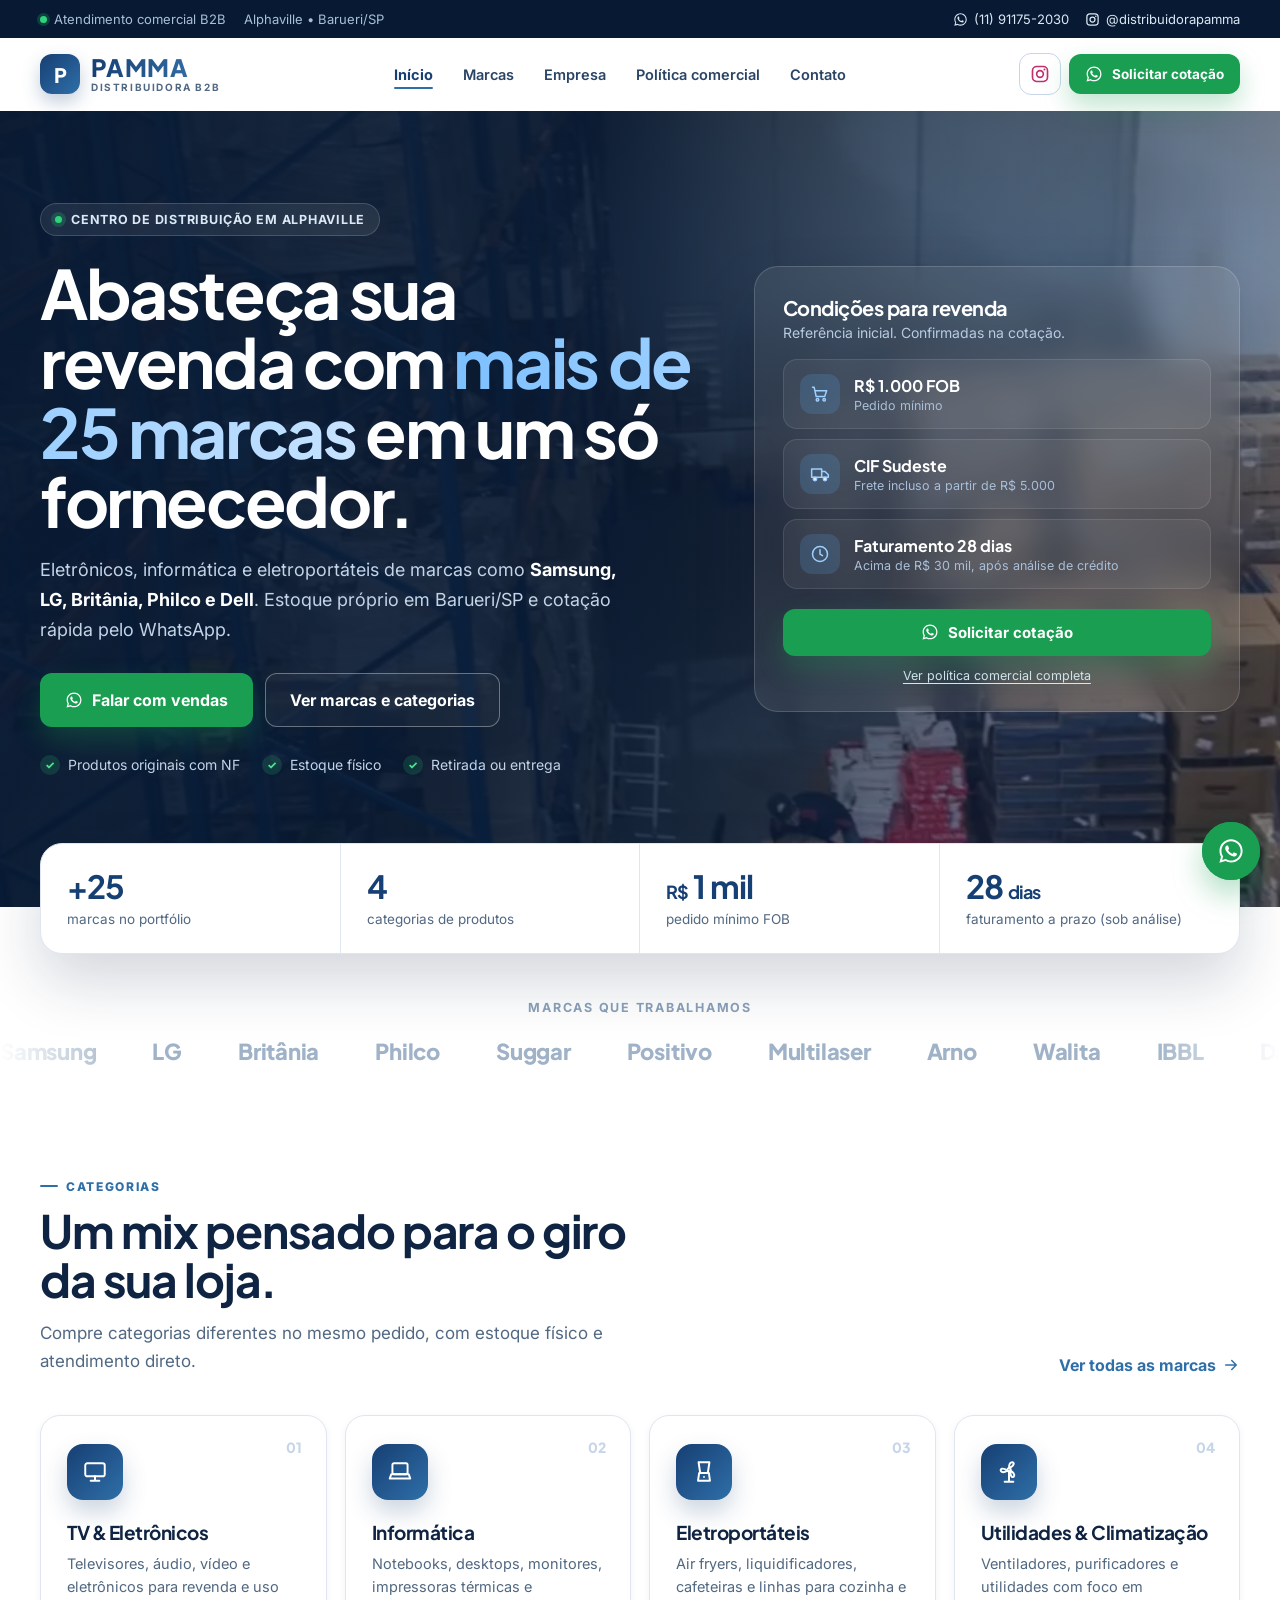
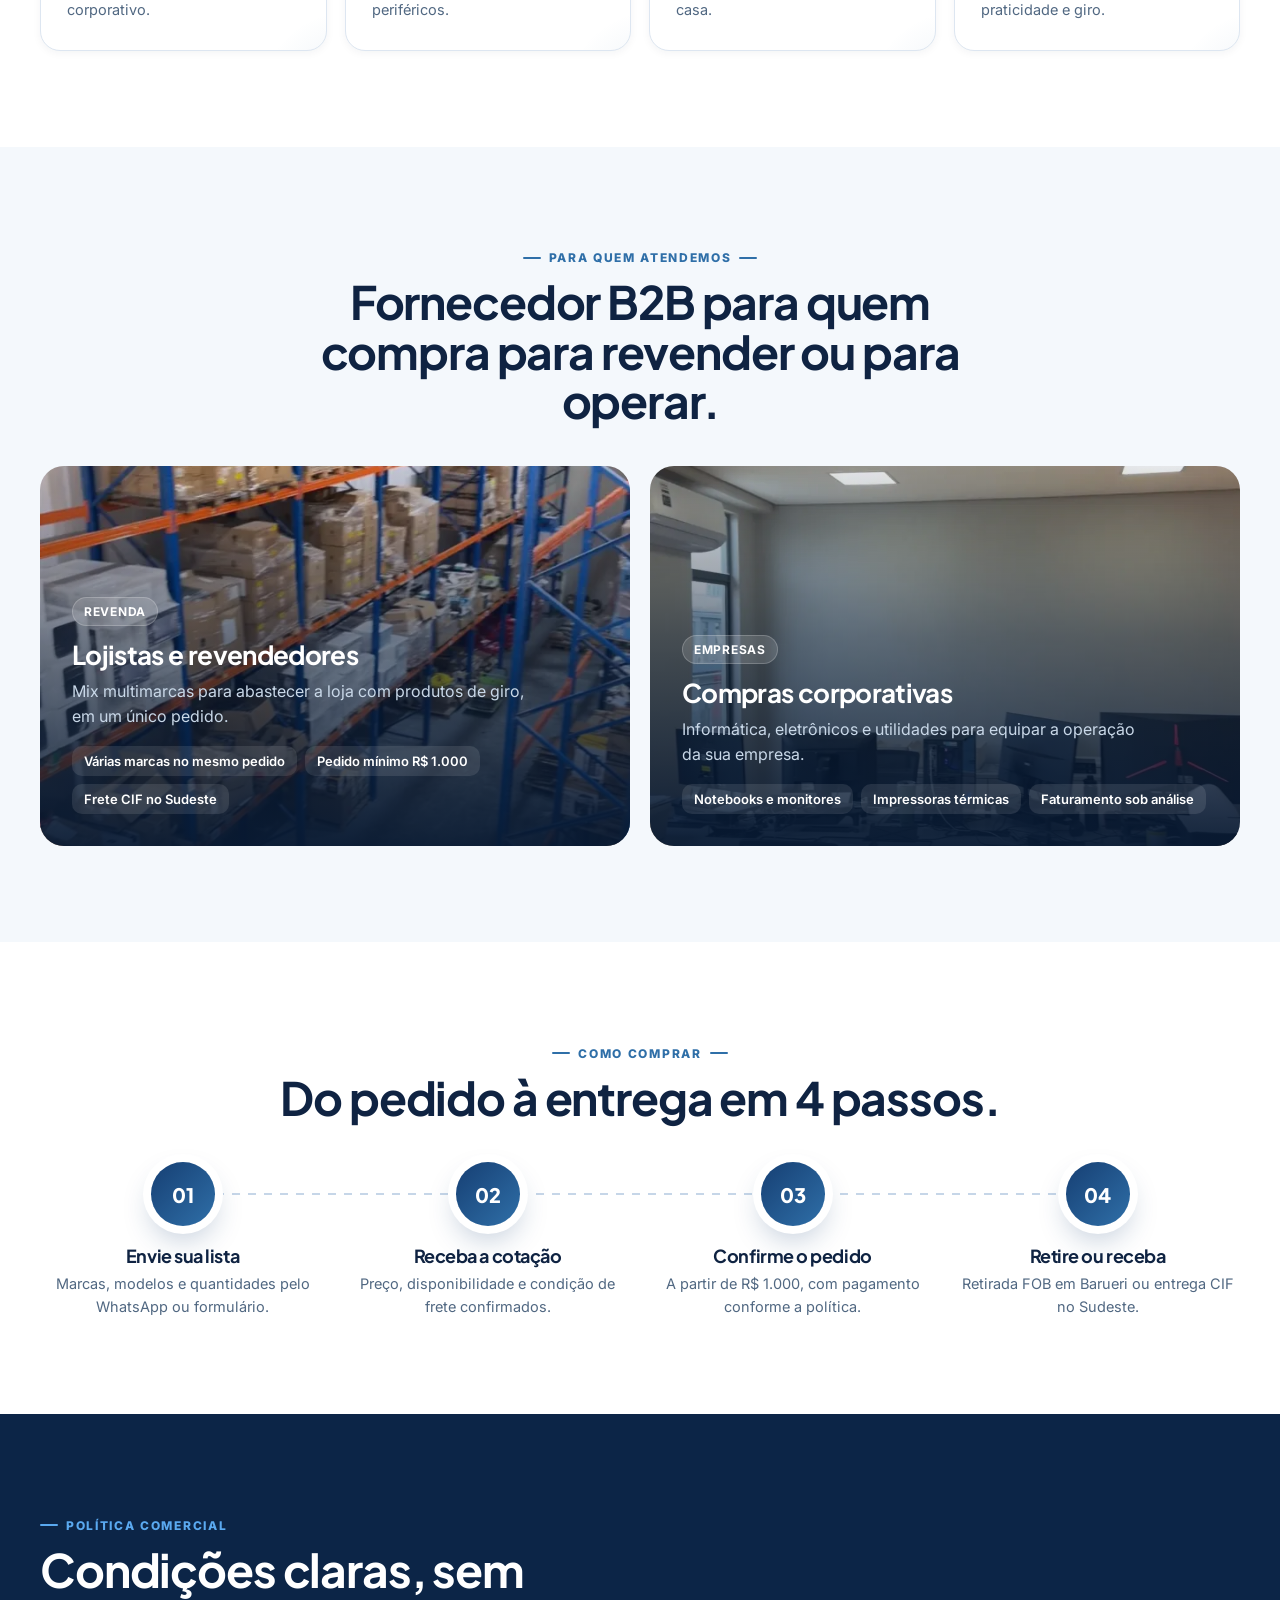
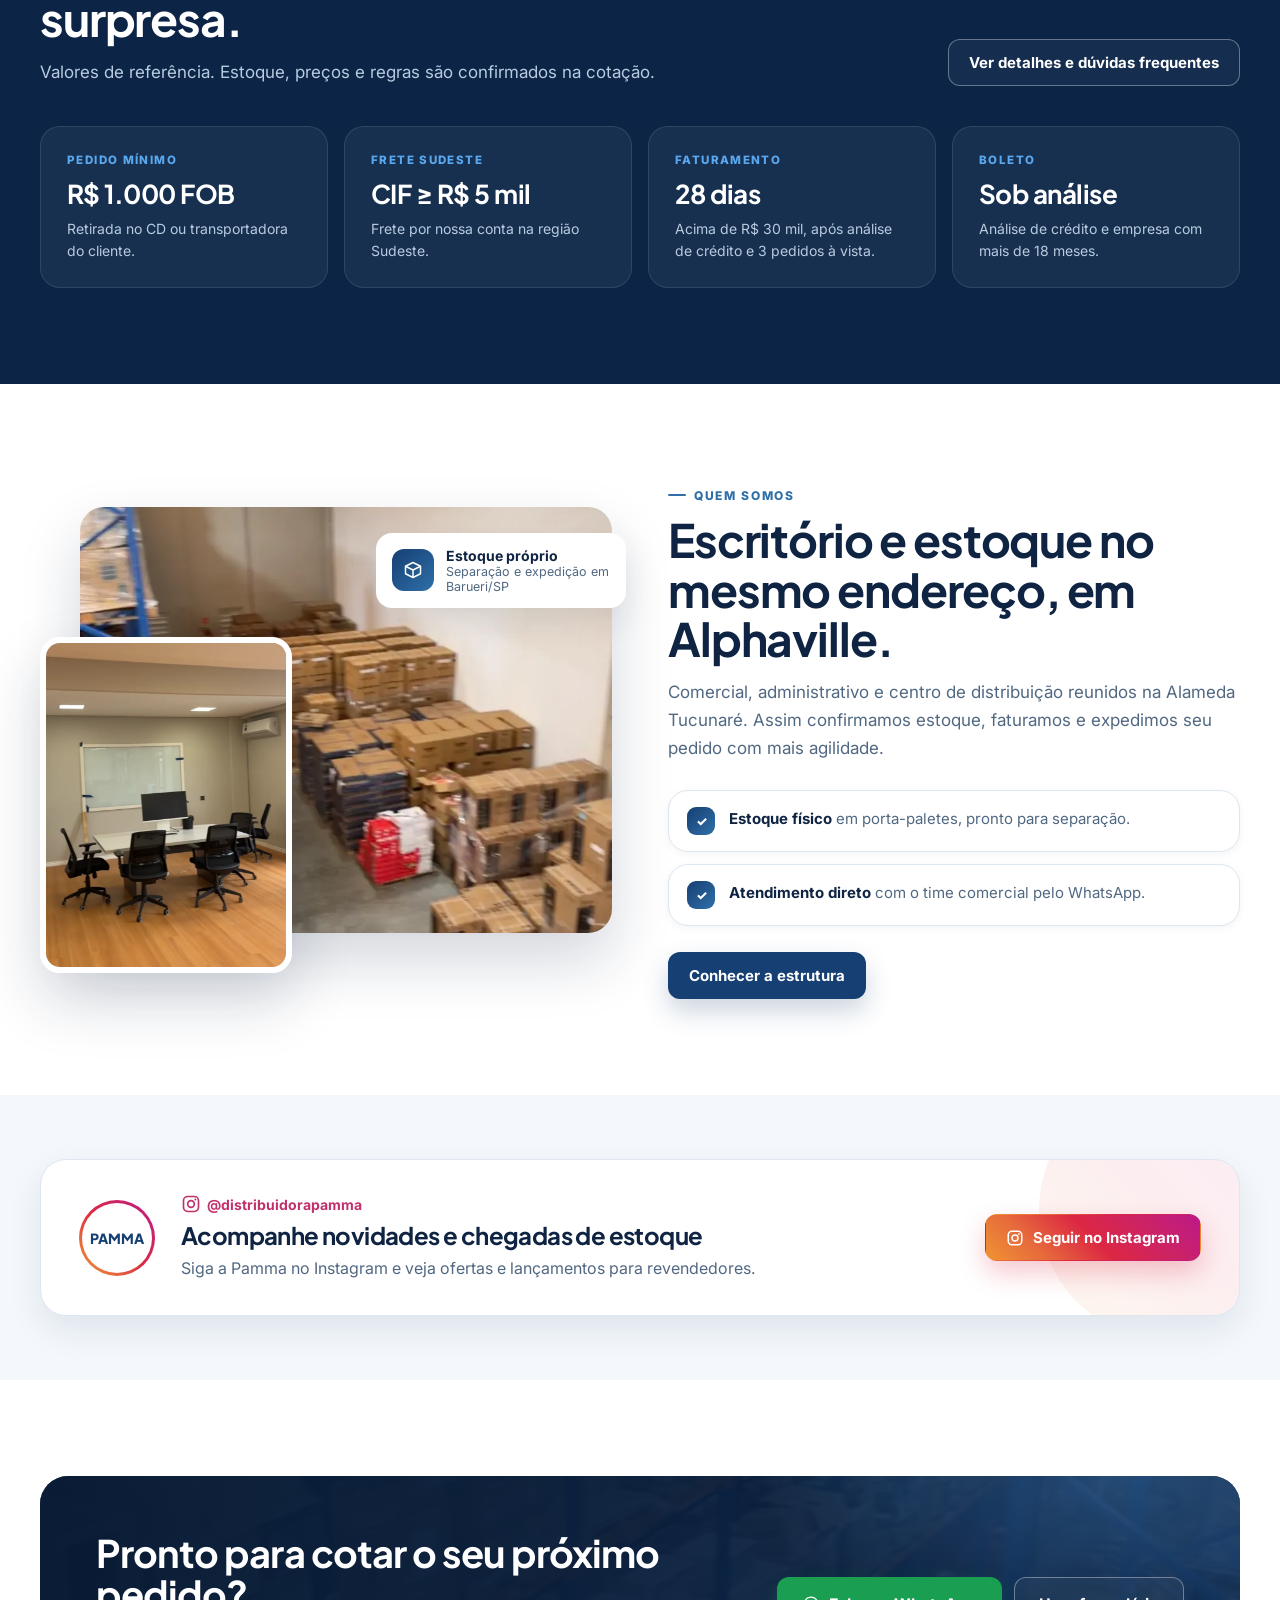
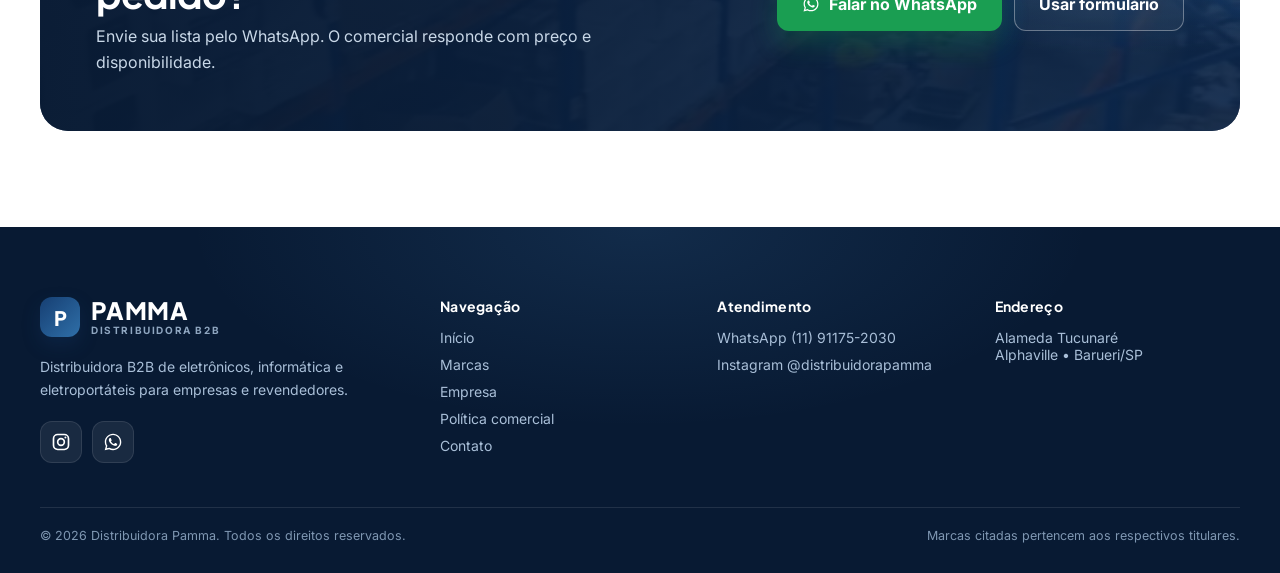
==== commit b6f83f6a: "Redesign visual v2 do site - Hero escuro com foto do CD, card de condições e KPIs sobrepostos - Topb" ====
--- a/index.html
+++ b/index.html
@@ -19,6 +19,9 @@
   <meta property="og:image:height" content="630" />
   <meta name="twitter:card" content="summary_large_image" />
   <link rel="icon" href="data:image/svg+xml,%3Csvg xmlns='http://www.w3.org/2000/svg' viewBox='0 0 64 64'%3E%3Crect width='64' height='64' rx='14' fill='%23163f73'/%3E%3Ctext x='32' y='45' font-family='Arial,Helvetica,sans-serif' font-size='38' font-weight='700' fill='%23fff' text-anchor='middle'%3EP%3C/text%3E%3C/svg%3E" />
+  <link rel="preconnect" href="https://fonts.googleapis.com" />
+  <link rel="preconnect" href="https://fonts.gstatic.com" crossorigin />
+  <link rel="stylesheet" href="https://fonts.googleapis.com/css2?family=Inter:wght@400;500;600;700&family=Plus+Jakarta+Sans:wght@600;700;800&display=swap" />
   <link rel="stylesheet" href="assets/css/site.css" />
   <script type="application/ld+json">
 {"@context":"https://schema.org","@type":"WholesaleStore","name":"Distribuidora Pamma",
@@ -41,15 +44,32 @@
 <symbol id="i-fan" viewBox="0 0 24 24"><g fill="none" stroke="currentColor" stroke-width="1.8" stroke-linecap="round"><circle cx="12" cy="10" r="1.6"/><path d="M12 8.4c0-3 1-5.4 3-5.4s2.4 3-3 5.4ZM13.4 10.8c2.6 1.5 4.2 3.5 3.2 5.2s-3.8.5-3.2-5.2ZM10.6 10.8c-2.6 1.5-5.1 1.9-6.1.2s1.6-3.6 6.1-.2ZM12 11.6V21M8 21h8"/></g></symbol>
 <symbol id="i-truck" viewBox="0 0 24 24"><g fill="none" stroke="currentColor" stroke-width="1.8" stroke-linejoin="round"><path d="M2 6h12v10H2zM14 9h4l4 4v3h-8z"/><circle cx="6" cy="18" r="2" fill="#fff"/><circle cx="18" cy="18" r="2" fill="#fff"/></g></symbol>
 <symbol id="i-doc" viewBox="0 0 24 24"><g fill="none" stroke="currentColor" stroke-width="1.8" stroke-linejoin="round"><path d="M6 2h9l5 5v15H6z"/><path d="M14 2v6h6M9 13h8M9 17h6"/></g></symbol>
+<symbol id="i-clock" viewBox="0 0 24 24"><g fill="none" stroke="currentColor" stroke-width="1.8" stroke-linecap="round"><circle cx="12" cy="12" r="9"/><path d="M12 7v5l3 2"/></g></symbol>
+<symbol id="i-card" viewBox="0 0 24 24"><g fill="none" stroke="currentColor" stroke-width="1.8" stroke-linejoin="round"><rect x="3" y="5" width="18" height="14" rx="2"/><path d="M3 10h18M7 15h4"/></g></symbol>
+<symbol id="i-cart" viewBox="0 0 24 24"><g fill="none" stroke="currentColor" stroke-width="1.8" stroke-linecap="round" stroke-linejoin="round"><path d="M3 4h2l2.4 11h10.2L20 8H6.2"/><circle cx="9" cy="19" r="1.5"/><circle cx="17" cy="19" r="1.5"/></g></symbol>
+<symbol id="i-shield" viewBox="0 0 24 24"><g fill="none" stroke="currentColor" stroke-width="1.8" stroke-linejoin="round"><path d="M12 3 4 6v6c0 4.5 3.4 8 8 9 4.6-1 8-4.5 8-9V6l-8-3Z"/><path d="m8.5 12 2.5 2.5 4.5-5"/></g></symbol>
 <symbol id="i-menu" viewBox="0 0 24 24"><path stroke="currentColor" stroke-width="2" stroke-linecap="round" d="M4 7h16M4 12h16M4 17h16"/></symbol>
 <symbol id="i-arrow" viewBox="0 0 24 24"><path fill="none" stroke="currentColor" stroke-width="2" stroke-linecap="round" stroke-linejoin="round" d="M5 12h14M13 6l6 6-6 6"/></symbol>
 </svg>
 
-<header class="site-header">
+<div class="topbar">
+  <div class="wrap">
+    <div class="tb-left">
+      <span><i class="dot"></i> Atendimento comercial B2B</span>
+      <span>Alphaville • Barueri/SP</span>
+    </div>
+    <div class="tb-right">
+      <a class="js-wa" href="contato/"><svg class="ico" aria-hidden="true"><use href="#i-wa"/></svg><span>(11) 91175-2030</span></a>
+      <a href="https://www.instagram.com/distribuidorapamma/" target="_blank" rel="noopener"><svg class="ico" aria-hidden="true"><use href="#i-ig"/></svg><span>@distribuidorapamma</span></a>
+    </div>
+  </div>
+</div>
+
+<header class="site-header" id="siteHeader">
   <nav class="wrap" aria-label="Principal">
     <a class="brand" href="./" aria-label="Distribuidora Pamma — início">
-      <span class="logo">PAMMA</span>
-      <small>Distribuidora B2B</small>
+      <span class="brand-mark" aria-hidden="true">P</span>
+      <span class="brand-txt"><span class="logo">PAMMA</span><small>Distribuidora B2B</small></span>
     </a>
     <div class="navlinks" id="navlinks">
 <a href="" aria-current="page">Início</a>
@@ -74,46 +94,62 @@
 
 <main id="conteudo">
 <section class="hero">
+  <div class="hero-bg"><img src="assets/img/cd-operacao.webp" width="830" height="1100" alt="" fetchpriority="high" /></div>
   <div class="wrap hero-grid">
     <div>
       <div class="tag"><span class="dot"></span> Centro de distribuição em Alphaville</div>
-      <h1>Abasteça sua revenda com <span>mais de 25 marcas</span> em um só fornecedor.</h1>
+      <h1>Abasteça sua revenda com <span class="grad-text">mais de 25 marcas</span> em um só fornecedor.</h1>
       <p class="lead">
-        A Distribuidora Pamma atende empresas e revendedores com eletrônicos, informática e eletroportáteis
-        de marcas como Samsung, LG, Britânia, Philco e Dell. Temos estoque próprio em Barueri/SP e respondemos sua cotação pelo WhatsApp.
+        Eletrônicos, informática e eletroportáteis de marcas como <strong>Samsung, LG, Britânia, Philco e Dell</strong>.
+        Estoque próprio em Barueri/SP e cotação rápida pelo WhatsApp.
       </p>
       <div class="actions">
-        <a class="btn btn-wa js-wa" data-msg="Olá! Gostaria de falar com o comercial da Distribuidora Pamma." href="contato/">
+        <a class="btn btn-wa btn-lg js-wa" data-msg="Olá! Gostaria de falar com o comercial da Distribuidora Pamma." href="contato/">
           <svg class="ico" aria-hidden="true"><use href="#i-wa"/></svg> Falar com vendas
         </a>
-        <a class="btn btn-ghost" href="politica-comercial/">Ver condições comerciais</a>
-      </div>
-      <div class="stats">
-        <div class="stat"><strong>+25</strong><span>marcas no portfólio</span></div>
-        <div class="stat"><strong>R$ 1 mil</strong><span>pedido mínimo FOB</span></div>
-        <div class="stat"><strong>CIF</strong><span>Sudeste a partir de R$ 5 mil</span></div>
-      </div>
-    </div>
-    <div class="hero-visual">
-      <div class="hero-photo">
-        <img src="assets/img/cd-operacao.webp" width="830" height="1100" alt="Equipe separando pedidos no centro de distribuição da Pamma" fetchpriority="high" />
-      </div>
-      <div class="badge">
-        <div class="bi"><svg class="ico" aria-hidden="true"><use href="#i-box"/></svg></div>
-        <div><b>Estoque próprio</b><span>Porta-paletes e expedição em Barueri/SP</span></div>
-      </div>
-      <div class="badge top">
-        <div class="bi wa"><svg class="ico" aria-hidden="true"><use href="#i-wa"/></svg></div>
-        <div><b>Cotação pelo WhatsApp</b><span>Preço e disponibilidade confirmados</span></div>
-      </div>
-    </div>
-  </div>
-</section>
-
-<div class="brand-strip" aria-label="Marcas que trabalhamos">
-  <div class="track">
-    <span>Samsung</span><span>LG</span><span>Britânia</span><span>Philco</span><span>Suggar</span><span>Positivo</span><span>Multilaser</span><span>Arno</span><span>Walita</span><span>IBBL</span><span>Dako</span><span>Atlas</span><span>Dell</span><span>HP</span><span>Lenovo</span><span>Asus</span><span>AOC</span><span>Apple</span>
-    <span aria-hidden="true">Samsung</span><span aria-hidden="true">LG</span><span aria-hidden="true">Britânia</span><span aria-hidden="true">Philco</span><span aria-hidden="true">Suggar</span><span aria-hidden="true">Positivo</span><span aria-hidden="true">Multilaser</span><span aria-hidden="true">Arno</span><span aria-hidden="true">Walita</span><span aria-hidden="true">IBBL</span><span aria-hidden="true">Dako</span><span aria-hidden="true">Atlas</span><span aria-hidden="true">Dell</span><span aria-hidden="true">HP</span><span aria-hidden="true">Lenovo</span><span aria-hidden="true">Asus</span><span aria-hidden="true">AOC</span><span aria-hidden="true">Apple</span>
+        <a class="btn btn-outline-light btn-lg" href="marcas/">Ver marcas e categorias</a>
+      </div>
+      <div class="hero-checks">
+        <span><i>✓</i> Produtos originais com NF</span>
+        <span><i>✓</i> Estoque físico</span>
+        <span><i>✓</i> Retirada ou entrega</span>
+      </div>
+    </div>
+
+    <aside class="quote-card" aria-label="Resumo das condições comerciais">
+      <h3>Condições para revenda</h3>
+      <p>Referência inicial. Confirmadas na cotação.</p>
+      <div class="qc-list">
+        <div class="qc-item"><div class="qi"><svg class="ico" aria-hidden="true"><use href="#i-cart"/></svg></div><div><b>R$ 1.000 FOB</b><span>Pedido mínimo</span></div></div>
+        <div class="qc-item"><div class="qi"><svg class="ico" aria-hidden="true"><use href="#i-truck"/></svg></div><div><b>CIF Sudeste</b><span>Frete incluso a partir de R$ 5.000</span></div></div>
+        <div class="qc-item"><div class="qi"><svg class="ico" aria-hidden="true"><use href="#i-clock"/></svg></div><div><b>Faturamento 28 dias</b><span>Acima de R$ 30 mil, após análise de crédito</span></div></div>
+      </div>
+      <a class="btn btn-wa js-wa" data-msg="Olá! Gostaria de solicitar uma cotação com a Distribuidora Pamma." href="contato/">
+        <svg class="ico" aria-hidden="true"><use href="#i-wa"/></svg> Solicitar cotação
+      </a>
+      <div class="qc-foot"><a href="politica-comercial/">Ver política comercial completa</a></div>
+    </aside>
+  </div>
+</section>
+
+<div class="kpis">
+  <div class="wrap">
+    <div class="kpi-grid">
+      <div class="kpi"><strong>+25</strong><span>marcas no portfólio</span></div>
+      <div class="kpi"><strong>4</strong><span>categorias de produtos</span></div>
+      <div class="kpi"><strong><small>R$</small> 1 mil</strong><span>pedido mínimo FOB</span></div>
+      <div class="kpi"><strong>28 <small>dias</small></strong><span>faturamento a prazo (sob análise)</span></div>
+    </div>
+  </div>
+</div>
+
+<div class="brand-strip">
+  <div class="label">Marcas que trabalhamos</div>
+  <div class="marquee" aria-label="Marcas que trabalhamos">
+    <div class="track">
+      <span>Samsung</span><span>LG</span><span>Britânia</span><span>Philco</span><span>Suggar</span><span>Positivo</span><span>Multilaser</span><span>Arno</span><span>Walita</span><span>IBBL</span><span>Dako</span><span>Atlas</span><span>Dell</span><span>HP</span><span>Lenovo</span><span>Asus</span><span>AOC</span><span>Apple</span>
+      <span aria-hidden="true">Samsung</span><span aria-hidden="true">LG</span><span aria-hidden="true">Britânia</span><span aria-hidden="true">Philco</span><span aria-hidden="true">Suggar</span><span aria-hidden="true">Positivo</span><span aria-hidden="true">Multilaser</span><span aria-hidden="true">Arno</span><span aria-hidden="true">Walita</span><span aria-hidden="true">IBBL</span><span aria-hidden="true">Dako</span><span aria-hidden="true">Atlas</span><span aria-hidden="true">Dell</span><span aria-hidden="true">HP</span><span aria-hidden="true">Lenovo</span><span aria-hidden="true">Asus</span><span aria-hidden="true">AOC</span><span aria-hidden="true">Apple</span>
+    </div>
   </div>
 </div>
 
@@ -129,21 +165,25 @@
     </div>
     <div class="features">
       <article class="card feature reveal">
+        <span class="num">01</span>
         <div class="fi"><svg class="ico" aria-hidden="true"><use href="#i-tv"/></svg></div>
         <h3>TV & Eletrônicos</h3>
         <p>Televisores, áudio, vídeo e eletrônicos para revenda e uso corporativo.</p>
       </article>
-      <article class="card feature reveal">
+      <article class="card feature reveal d1">
+        <span class="num">02</span>
         <div class="fi"><svg class="ico" aria-hidden="true"><use href="#i-laptop"/></svg></div>
         <h3>Informática</h3>
         <p>Notebooks, desktops, monitores, impressoras térmicas e periféricos.</p>
       </article>
-      <article class="card feature reveal">
+      <article class="card feature reveal d2">
+        <span class="num">03</span>
         <div class="fi"><svg class="ico" aria-hidden="true"><use href="#i-blender"/></svg></div>
         <h3>Eletroportáteis</h3>
         <p>Air fryers, liquidificadores, cafeteiras e linhas para cozinha e casa.</p>
       </article>
-      <article class="card feature reveal">
+      <article class="card feature reveal d3">
+        <span class="num">04</span>
         <div class="fi"><svg class="ico" aria-hidden="true"><use href="#i-fan"/></svg></div>
         <h3>Utilidades & Climatização</h3>
         <p>Ventiladores, purificadores e utilidades com foco em praticidade e giro.</p>
@@ -152,48 +192,102 @@
   </div>
 </section>
 
-<section class="section alt">
+<section class="section alt dots">
+  <div class="wrap">
+    <div class="section-head center">
+      <div class="kicker">Para quem atendemos</div>
+      <h2>Fornecedor B2B para quem compra para revender ou para operar.</h2>
+    </div>
+    <div class="audience">
+      <article class="aud reveal">
+        <img src="assets/img/cd-porta-paletes.webp" width="668" height="1100" loading="lazy" alt="Mercadorias armazenadas no CD da Pamma" />
+        <div class="aud-body">
+          <span class="pill">Revenda</span>
+          <h3>Lojistas e revendedores</h3>
+          <p>Mix multimarcas para abastecer a loja com produtos de giro, em um único pedido.</p>
+          <ul><li>Várias marcas no mesmo pedido</li><li>Pedido mínimo R$ 1.000</li><li>Frete CIF no Sudeste</li></ul>
+        </div>
+      </article>
+      <article class="aud reveal d1">
+        <img src="assets/img/escritorio.webp" width="955" height="1100" loading="lazy" alt="Escritório comercial da Pamma" />
+        <div class="aud-body">
+          <span class="pill">Empresas</span>
+          <h3>Compras corporativas</h3>
+          <p>Informática, eletrônicos e utilidades para equipar a operação da sua empresa.</p>
+          <ul><li>Notebooks e monitores</li><li>Impressoras térmicas</li><li>Faturamento sob análise</li></ul>
+        </div>
+      </article>
+    </div>
+  </div>
+</section>
+
+<section class="section">
   <div class="wrap">
     <div class="section-head center">
       <div class="kicker">Como comprar</div>
       <h2>Do pedido à entrega em 4 passos.</h2>
     </div>
-    <div class="steps">
-      <div class="card step reveal"><div class="n">01</div><h3>Envie sua lista</h3><p>Marcas, modelos e quantidades pelo WhatsApp ou pelo formulário.</p></div>
-      <div class="card step reveal"><div class="n">02</div><h3>Receba a cotação</h3><p>Preço, disponibilidade e condição de frete confirmados pelo comercial.</p></div>
-      <div class="card step reveal"><div class="n">03</div><h3>Confirme o pedido</h3><p>A partir de R$ 1.000. Pagamento conforme a política comercial.</p></div>
-      <div class="card step reveal"><div class="n">04</div><h3>Retire ou receba</h3><p>Retirada FOB em Barueri ou entrega CIF no Sudeste a partir de R$ 5 mil.</p></div>
-    </div>
-    <p class="note" style="text-align:center"><a class="link-arrow" href="politica-comercial/">Ver política comercial completa <svg class="ico" aria-hidden="true"><use href="#i-arrow"/></svg></a></p>
+    <div class="timeline">
+      <div class="tl reveal"><div class="n">01</div><div><h3>Envie sua lista</h3><p>Marcas, modelos e quantidades pelo WhatsApp ou formulário.</p></div></div>
+      <div class="tl reveal d1"><div class="n">02</div><div><h3>Receba a cotação</h3><p>Preço, disponibilidade e condição de frete confirmados.</p></div></div>
+      <div class="tl reveal d2"><div class="n">03</div><div><h3>Confirme o pedido</h3><p>A partir de R$ 1.000, com pagamento conforme a política.</p></div></div>
+      <div class="tl reveal d3"><div class="n">04</div><div><h3>Retire ou receba</h3><p>Retirada FOB em Barueri ou entrega CIF no Sudeste.</p></div></div>
+    </div>
+  </div>
+</section>
+
+<section class="section dark">
+  <div class="wrap">
+    <div class="section-head row">
+      <div style="max-width:620px">
+        <div class="kicker">Política comercial</div>
+        <h2>Condições claras, sem surpresa.</h2>
+        <p>Valores de referência. Estoque, preços e regras são confirmados na cotação.</p>
+      </div>
+      <a class="btn btn-outline-light" href="politica-comercial/">Ver detalhes e dúvidas frequentes</a>
+    </div>
+    <div class="terms">
+      <div class="term reveal"><small>Pedido mínimo</small><strong>R$ 1.000 FOB</strong><p>Retirada no CD ou transportadora do cliente.</p></div>
+      <div class="term reveal d1"><small>Frete Sudeste</small><strong>CIF ≥ R$ 5 mil</strong><p>Frete por nossa conta na região Sudeste.</p></div>
+      <div class="term reveal d2"><small>Faturamento</small><strong>28 dias</strong><p>Acima de R$ 30 mil, após análise de crédito e 3 pedidos à vista.</p></div>
+      <div class="term reveal d3"><small>Boleto</small><strong>Sob análise</strong><p>Análise de crédito e empresa com mais de 18 meses.</p></div>
+    </div>
   </div>
 </section>
 
 <section class="section">
   <div class="wrap split">
-    <div class="media-grid">
-      <img src="assets/img/cd-porta-paletes.webp" width="668" height="1100" loading="lazy" alt="Porta-paletes com mercadorias no CD da Pamma" />
-      <img src="assets/img/escritorio.webp" width="955" height="1100" loading="lazy" alt="Equipe administrativa e comercial da Pamma" />
+    <div class="media-stack reveal">
+      <img class="m1" src="assets/img/cd-estoque.webp" width="679" height="1100" loading="lazy" alt="Paletes de produtos no centro de distribuição" />
+      <img class="m2" src="assets/img/sala-reuniao.webp" width="952" height="1100" loading="lazy" alt="Sala de reunião da Pamma" />
+      <div class="badge-float">
+        <div class="bi"><svg class="ico" aria-hidden="true"><use href="#i-box"/></svg></div>
+        <div><b>Estoque próprio</b><span>Separação e expedição em Barueri/SP</span></div>
+      </div>
     </div>
     <div>
       <div class="kicker">Quem somos</div>
       <h2>Escritório e estoque no mesmo endereço, em Alphaville.</h2>
-      <p class="lead" style="font-size:16.5px">Comercial, administrativo e centro de distribuição reunidos na Alameda Tucunaré, em Barueri/SP. Assim confirmamos estoque, faturamos e expedimos seu pedido mais rápido.</p>
-      <div class="actions">
+      <p class="lead" style="font-size:17px">Comercial, administrativo e centro de distribuição reunidos na Alameda Tucunaré. Assim confirmamos estoque, faturamos e expedimos seu pedido com mais agilidade.</p>
+      <div class="check-list">
+        <div class="card check"><i>✓</i><span><strong>Estoque físico</strong> em porta-paletes, pronto para separação.</span></div>
+        <div class="card check"><i>✓</i><span><strong>Atendimento direto</strong> com o time comercial pelo WhatsApp.</span></div>
+      </div>
+      <div class="actions" style="margin-top:26px">
         <a class="btn btn-navy" href="empresa/">Conhecer a estrutura</a>
       </div>
     </div>
   </div>
 </section>
 
-<section class="section alt">
+<section class="section tight alt">
   <div class="wrap">
     <div class="ig-block reveal">
-      <div class="ig-id">
-        <div class="ig-avatar"><span>PAMMA</span></div>
-        <div>
-          <h3>Siga @distribuidorapamma</h3>
-          <p>Novidades, chegada de estoque e ofertas para revendedores no nosso Instagram.</p>
-        </div>
+      <div class="ig-avatar"><span>PAMMA</span></div>
+      <div>
+        <div class="handle"><svg class="ico" aria-hidden="true"><use href="#i-ig"/></svg> @distribuidorapamma</div>
+        <h3>Acompanhe novidades e chegadas de estoque</h3>
+        <p>Siga a Pamma no Instagram e veja ofertas e lançamentos para revendedores.</p>
       </div>
       <a class="btn btn-ig" href="https://www.instagram.com/distribuidorapamma/" target="_blank" rel="noopener">
         <svg class="ico" aria-hidden="true"><use href="#i-ig"/></svg> Seguir no Instagram
@@ -204,14 +298,15 @@
 
 <section class="section">
   <div class="wrap">
-    <div class="cta-band">
+    <div class="cta-band reveal">
+      <img class="cta-bg" src="assets/img/cd-porta-paletes.webp" alt="" loading="lazy" />
       <div>
         <h2>Pronto para cotar o seu próximo pedido?</h2>
         <p>Envie sua lista pelo WhatsApp. O comercial responde com preço e disponibilidade.</p>
       </div>
       <div class="actions">
-        <a class="btn btn-wa js-wa" href="contato/"><svg class="ico" aria-hidden="true"><use href="#i-wa"/></svg> Falar no WhatsApp</a>
-        <a class="btn btn-outline-light" href="contato/">Usar formulário</a>
+        <a class="btn btn-wa btn-lg js-wa" href="contato/"><svg class="ico" aria-hidden="true"><use href="#i-wa"/></svg> Falar no WhatsApp</a>
+        <a class="btn btn-outline-light btn-lg" href="contato/">Usar formulário</a>
       </div>
     </div>
   </div>
@@ -223,8 +318,8 @@
   <div class="wrap">
     <div class="footer-grid">
       <div>
-        <div class="logo">PAMMA</div>
-        <p style="max-width:360px; line-height:1.6; margin:10px 0 0">Distribuidora B2B de eletrônicos, informática e eletroportáteis para empresas e revendedores.</p>
+        <a class="brand" href="./"><span class="brand-mark" aria-hidden="true">P</span><span class="brand-txt"><span class="logo">PAMMA</span><small>Distribuidora B2B</small></span></a>
+        <p style="max-width:360px; line-height:1.65; margin:18px 0 0">Distribuidora B2B de eletrônicos, informática e eletroportáteis para empresas e revendedores.</p>
         <div class="social">
           <a class="ig" href="https://www.instagram.com/distribuidorapamma/" target="_blank" rel="noopener" aria-label="Instagram"><svg class="ico" aria-hidden="true"><use href="#i-ig"/></svg></a>
           <a class="wa js-wa" href="contato/" aria-label="WhatsApp"><svg class="ico" aria-hidden="true"><use href="#i-wa"/></svg></a>
--- a/assets/css/site.css
+++ b/assets/css/site.css
@@ -1,347 +1,462 @@
-/* Distribuidora Pamma — estilos compartilhados */
+/* Distribuidora Pamma — design system v2 */
 :root{
   --navy:#163f73;
   --navy-2:#1f4f8a;
-  --navy-dark:#0f2c52;
+  --navy-dark:#0c2547;
+  --navy-deep:#081a33;
   --blue:#2f6fa8;
+  --sky:#5aa9f0;
   --blue-light:#9cc3ea;
   --blue-soft:#eaf1f9;
   --bg-soft:#f4f8fc;
-  --line:#dbe5f0;
+  --line:#dde6f1;
   --line-strong:#c6d6e8;
-  --text:#13294a;
-  --muted:#4f6680;
+  --text:#0f2342;
+  --muted:#516882;
   --wa:#1a9e52;
   --wa-2:#14864a;
   --ig:linear-gradient(45deg,#f09433 0%,#e6683c 25%,#dc2743 50%,#cc2366 75%,#bc1888 100%);
-  --shadow:0 12px 32px rgba(19,41,74,.08);
-  --shadow-lg:0 24px 48px rgba(19,41,74,.14);
-  --radius:18px;
-  --header-h:70px;
+  --grad:linear-gradient(135deg,#163f73 0%,#2f6fa8 100%);
+  --shadow-sm:0 2px 8px rgba(15,35,66,.05);
+  --shadow:0 14px 34px rgba(15,35,66,.09);
+  --shadow-lg:0 28px 60px rgba(15,35,66,.18);
+  --radius:20px;
+  --header-h:72px;
+  --font-head:"Plus Jakarta Sans",Inter,ui-sans-serif,system-ui,-apple-system,"Segoe UI",sans-serif;
+  --font-body:Inter,ui-sans-serif,system-ui,-apple-system,BlinkMacSystemFont,"Segoe UI",Roboto,sans-serif;
 }
 *{box-sizing:border-box}
-html{scroll-behavior:smooth; scroll-padding-top:calc(var(--header-h) + 12px)}
-body{
-  margin:0; color:var(--text); background:#fff;
-  font-family:Inter,ui-sans-serif,system-ui,-apple-system,BlinkMacSystemFont,"Segoe UI",Roboto,sans-serif;
-  -webkit-font-smoothing:antialiased; overflow-x:hidden;
-}
+html{scroll-behavior:smooth; scroll-padding-top:calc(var(--header-h) + 16px)}
+body{margin:0; color:var(--text); background:#fff; font-family:var(--font-body); font-size:16px; -webkit-font-smoothing:antialiased; overflow-x:hidden}
 img{max-width:100%; display:block}
 a{color:inherit; text-decoration:none}
 :focus-visible{outline:3px solid #7fb0e3; outline-offset:2px; border-radius:6px}
-.wrap{width:min(1160px, calc(100% - 32px)); margin:0 auto}
+h1,h2,h3,h4{font-family:var(--font-head); letter-spacing:-.025em; color:inherit}
+.wrap{width:min(1200px, calc(100% - 40px)); margin:0 auto}
 .skip{position:absolute; left:-9999px; top:8px; z-index:100; background:#fff; padding:10px 14px; border-radius:10px; font-weight:700}
 .skip:focus{left:12px}
 .ico{width:20px; height:20px; flex:0 0 20px}
-
-/* Marca */
-.logo{
-  font-weight:800; letter-spacing:.02em; line-height:1;
-  background:linear-gradient(90deg, var(--navy) 0%, #3a78b0 100%);
-  -webkit-background-clip:text; background-clip:text; color:transparent;
-}
-
-/* Header */
-.site-header{
-  position:sticky; top:0; z-index:60;
-  background:rgba(255,255,255,.95); backdrop-filter:blur(10px);
-  border-bottom:1px solid var(--line);
-}
+.grad-text{background:linear-gradient(90deg,#7cc0ff,#c7e3ff); -webkit-background-clip:text; background-clip:text; color:transparent}
+
+/* ---------- Topbar ---------- */
+.topbar{background:var(--navy-deep); color:#a9bfd8; font-size:13px}
+.topbar .wrap{min-height:38px; display:flex; align-items:center; justify-content:space-between; gap:16px}
+.topbar .tb-left{display:flex; align-items:center; gap:18px}
+.topbar .tb-left span{display:inline-flex; align-items:center; gap:7px}
+.topbar .tb-left .dot{width:7px; height:7px; border-radius:50%; background:#2fd47a; box-shadow:0 0 0 3px rgba(47,212,122,.2)}
+.topbar .tb-right{display:flex; align-items:center; gap:16px}
+.topbar a{display:inline-flex; align-items:center; gap:6px; color:#dbe7f4}
+.topbar a:hover{color:#fff}
+.topbar .ico{width:15px; height:15px; flex-basis:15px}
+
+/* ---------- Header ---------- */
+.site-header{position:sticky; top:0; z-index:60; background:rgba(255,255,255,.92); backdrop-filter:saturate(1.4) blur(12px); border-bottom:1px solid transparent; transition:border-color .2s, box-shadow .2s}
+.site-header.scrolled{border-bottom-color:var(--line); box-shadow:0 8px 26px rgba(15,35,66,.07)}
 .site-header nav{min-height:var(--header-h); display:flex; align-items:center; justify-content:space-between; gap:20px}
-.brand{display:flex; flex-direction:column; gap:3px}
-.brand .logo{font-size:30px}
-.brand small{font-size:10.5px; color:var(--muted); letter-spacing:.14em; text-transform:uppercase; font-weight:700}
-.navlinks{display:flex; align-items:center; gap:4px; font-size:14.5px; font-weight:600; color:#2a4466}
-.navlinks a{padding:9px 12px; border-radius:10px}
-.navlinks a:hover{background:var(--bg-soft); color:var(--navy)}
-.navlinks a[aria-current="page"]{color:var(--navy); background:var(--blue-soft); font-weight:700}
+.brand{display:flex; align-items:center; gap:11px}
+.brand-mark{width:40px; height:40px; border-radius:12px; background:var(--grad); display:grid; place-items:center; color:#fff; font-family:var(--font-head); font-weight:800; font-size:20px; box-shadow:0 8px 18px rgba(22,63,115,.25)}
+.brand-txt{display:flex; flex-direction:column; gap:2px}
+.logo{font-family:var(--font-head); font-weight:800; letter-spacing:.02em; line-height:1; background:linear-gradient(90deg, var(--navy) 0%, #3a78b0 100%); -webkit-background-clip:text; background-clip:text; color:transparent}
+.brand .logo{font-size:24px}
+.brand small{font-size:10px; color:var(--muted); letter-spacing:.16em; text-transform:uppercase; font-weight:700}
+.navlinks{display:flex; align-items:center; gap:2px; font-size:14.5px; font-weight:600; color:#2a4466}
+.navlinks a{position:relative; padding:10px 14px; border-radius:10px; transition:color .2s}
+.navlinks a::after{content:""; position:absolute; left:14px; right:14px; bottom:4px; height:2px; border-radius:2px; background:var(--blue); transform:scaleX(0); transition:transform .25s ease}
+.navlinks a:hover{color:var(--navy)}
+.navlinks a:hover::after,.navlinks a[aria-current="page"]::after{transform:scaleX(1)}
+.navlinks a[aria-current="page"]{color:var(--navy); font-weight:700}
 .nav-right{display:flex; align-items:center; gap:8px}
-.icon-btn{
-  width:42px; height:42px; border-radius:12px; display:grid; place-items:center;
-  border:1px solid var(--line-strong); background:#fff; color:var(--navy); cursor:pointer;
-}
-.icon-btn:hover{background:var(--bg-soft)}
+.icon-btn{width:42px; height:42px; border-radius:12px; display:grid; place-items:center; border:1px solid var(--line-strong); background:#fff; color:var(--navy); cursor:pointer; transition:background .2s, transform .2s}
+.icon-btn:hover{background:var(--bg-soft); transform:translateY(-1px)}
 .icon-btn.ig{color:#c1306b}
 .menu-btn{display:none}
 
-/* Botões */
-.btn{
-  display:inline-flex; align-items:center; justify-content:center; gap:9px;
-  padding:12px 18px; border-radius:12px; font:inherit; font-weight:700; font-size:14.5px;
-  border:1px solid transparent; cursor:pointer; transition:transform .18s ease, background .18s ease, box-shadow .18s ease;
-  white-space:nowrap;
-}
-.btn:hover{transform:translateY(-1px)}
+/* ---------- Botões ---------- */
+.btn{position:relative; overflow:hidden; display:inline-flex; align-items:center; justify-content:center; gap:9px; padding:13px 20px; border-radius:12px; font:inherit; font-weight:700; font-size:15px; border:1px solid transparent; cursor:pointer; transition:transform .18s ease, background .18s ease, box-shadow .18s ease; white-space:nowrap}
+.btn:hover{transform:translateY(-2px)}
+.btn::before{content:""; position:absolute; top:0; left:-120%; width:60%; height:100%; background:linear-gradient(110deg,transparent,rgba(255,255,255,.35),transparent); transition:left .6s ease}
+.btn:hover::before{left:140%}
 .btn .ico{width:18px; height:18px; flex-basis:18px}
-.btn-wa{color:#fff; background:var(--wa); box-shadow:0 10px 22px rgba(26,158,82,.22)}
+.btn-wa{color:#fff; background:var(--wa); box-shadow:0 12px 26px rgba(26,158,82,.28)}
 .btn-wa:hover{background:var(--wa-2)}
-.btn-navy{color:#fff; background:var(--navy)}
+.btn-navy{color:#fff; background:var(--navy); box-shadow:0 12px 26px rgba(22,63,115,.22)}
 .btn-navy:hover{background:var(--navy-2)}
 .btn-ghost{color:var(--navy); background:#fff; border-color:var(--line-strong)}
 .btn-light{color:var(--navy); background:#fff}
-.btn-outline-light{color:#fff; border-color:rgba(255,255,255,.35)}
-.btn-outline-light:hover{background:rgba(255,255,255,.08)}
-.btn-ig{color:#fff; background:var(--ig)}
-.btn-sm{padding:10px 14px; font-size:13.5px}
-.link-arrow{display:inline-flex; align-items:center; gap:6px; font-weight:700; color:var(--blue)}
-.link-arrow:hover{gap:9px}
-
-/* Tipografia de seção */
-.section{padding:84px 0}
+.btn-outline-light{color:#fff; border-color:rgba(255,255,255,.35); background:rgba(255,255,255,.04)}
+.btn-outline-light:hover{background:rgba(255,255,255,.12)}
+.btn-ig{color:#fff; background:var(--ig); box-shadow:0 12px 26px rgba(220,39,67,.25)}
+.btn-sm{padding:10px 15px; font-size:13.5px}
+.btn-lg{padding:16px 24px; font-size:16px}
+.link-arrow{display:inline-flex; align-items:center; gap:6px; font-weight:700; color:var(--blue); transition:gap .2s}
+.link-arrow:hover{gap:10px}
+.link-arrow .ico{width:18px; height:18px; flex-basis:18px}
+
+/* ---------- Seções ---------- */
+.section{padding:96px 0; position:relative}
 .section.alt{background:var(--bg-soft)}
-.section-head{max-width:720px; margin-bottom:34px}
+.section.dark{background:var(--navy-dark); color:#fff}
+.section.tight{padding:64px 0}
+.dots{background-image:radial-gradient(rgba(22,63,115,.09) 1px, transparent 1px); background-size:22px 22px}
+.section-head{max-width:720px; margin-bottom:40px}
 .section-head.center{margin-left:auto; margin-right:auto; text-align:center}
 .section-head.row{max-width:none; display:flex; align-items:flex-end; justify-content:space-between; gap:20px; flex-wrap:wrap}
-.kicker{font-size:12px; font-weight:800; letter-spacing:.14em; text-transform:uppercase; color:var(--blue); margin-bottom:10px}
-h1,h2,h3{letter-spacing:-.03em}
-h2{font-size:clamp(28px,3.6vw,42px); line-height:1.1; margin:0 0 12px}
-.section-head p{color:var(--muted); font-size:16.5px; line-height:1.65; margin:0}
-.card{background:#fff; border:1px solid var(--line); border-radius:var(--radius)}
-
-/* Hero (home) */
-.hero{padding:52px 0 64px; background:linear-gradient(180deg,#fff 0%, var(--bg-soft) 100%)}
-.hero-grid{display:grid; grid-template-columns:1.1fr .9fr; gap:48px; align-items:center}
-.tag{
-  display:inline-flex; align-items:center; gap:8px; padding:7px 12px; border-radius:999px;
-  background:var(--blue-soft); color:var(--navy); font-size:12px; font-weight:800;
-  letter-spacing:.08em; text-transform:uppercase;
-}
-.tag .dot{width:7px; height:7px; border-radius:50%; background:var(--wa); box-shadow:0 0 0 4px rgba(26,158,82,.15)}
-.hero h1{margin:16px 0 16px; font-size:clamp(34px,5vw,58px); line-height:1.04; max-width:640px}
-.hero h1 span{color:var(--blue)}
-.lead{margin:0 0 26px; max-width:580px; color:var(--muted); font-size:17.5px; line-height:1.65}
-.actions{display:flex; flex-wrap:wrap; gap:10px}
-.stats{display:grid; grid-template-columns:repeat(3,1fr); gap:12px; margin-top:32px; max-width:620px}
-.stat{padding:16px; border-radius:14px; background:#fff; border:1px solid var(--line)}
-.stat strong{display:block; font-size:22px; letter-spacing:-.02em; color:var(--navy)}
-.stat span{display:block; margin-top:4px; font-size:12.5px; color:var(--muted); line-height:1.4}
-.hero-visual{position:relative}
-.hero-photo{border-radius:24px; overflow:hidden; border:1px solid var(--line); box-shadow:var(--shadow-lg); aspect-ratio:4/5; max-height:600px}
-.hero-photo img{width:100%; height:100%; object-fit:cover}
-.badge{
-  position:absolute; left:-22px; bottom:28px; max-width:270px; display:flex; gap:12px; align-items:center;
-  padding:14px 16px; border-radius:14px; background:#fff; border:1px solid var(--line); box-shadow:var(--shadow);
-}
-.badge.top{left:auto; right:-18px; top:26px; bottom:auto}
-.badge .bi{width:40px; height:40px; border-radius:12px; display:grid; place-items:center; background:var(--blue-soft); color:var(--navy); flex:0 0 40px}
-.badge .bi.wa{background:#e6f6ec; color:var(--wa)}
-.badge b{display:block; font-size:14px}
-.badge span{display:block; font-size:12.5px; color:var(--muted); margin-top:2px}
-
-/* Faixa de marcas (marquee) */
-.brand-strip{border-block:1px solid var(--line); background:#fff; overflow:hidden; padding:18px 0}
-.brand-strip .track{display:flex; gap:44px; width:max-content; animation:scroll 38s linear infinite}
-.brand-strip span{font-weight:800; font-size:18px; color:#8aa0b8; letter-spacing:.01em; white-space:nowrap}
-.brand-strip:hover .track{animation-play-state:paused}
+.kicker{display:inline-flex; align-items:center; gap:8px; font-size:12px; font-weight:800; letter-spacing:.14em; text-transform:uppercase; color:var(--blue); margin-bottom:12px}
+.kicker::before{content:""; width:18px; height:2px; border-radius:2px; background:currentColor}
+.section-head.center .kicker::after{content:""; width:18px; height:2px; border-radius:2px; background:currentColor}
+.dark .kicker{color:var(--sky)}
+h2{font-size:clamp(30px,3.8vw,46px); line-height:1.08; margin:0 0 14px}
+.section-head p{color:var(--muted); font-size:17px; line-height:1.65; margin:0}
+.dark .section-head p{color:#b8cbe0}
+.card{background:#fff; border:1px solid var(--line); border-radius:var(--radius); box-shadow:var(--shadow-sm)}
+.lead{margin:0 0 28px; max-width:600px; color:var(--muted); font-size:18px; line-height:1.65}
+.actions{display:flex; flex-wrap:wrap; gap:12px}
+
+/* ---------- Hero (home) ---------- */
+.hero{position:relative; color:#fff; background:var(--navy-deep); overflow:hidden; isolation:isolate}
+.hero-bg{position:absolute; inset:0; z-index:-2}
+.hero-bg img{width:100%; height:100%; object-fit:cover; object-position:center 40%; transform:scale(1.04)}
+.hero::before{content:""; position:absolute; inset:0; z-index:-1; background:
+  radial-gradient(900px 500px at 85% 20%, rgba(90,169,240,.22), transparent 60%),
+  linear-gradient(100deg, rgba(8,26,51,.97) 0%, rgba(8,26,51,.9) 42%, rgba(12,37,71,.62) 72%, rgba(12,37,71,.45) 100%)}
+.hero-grid{display:grid; grid-template-columns:1.15fr .85fr; gap:56px; align-items:center; padding:92px 0 132px}
+.tag{display:inline-flex; align-items:center; gap:9px; padding:8px 14px; border-radius:999px; background:rgba(255,255,255,.08); border:1px solid rgba(255,255,255,.16); color:#dbe9f7; font-size:12.5px; font-weight:700; letter-spacing:.06em; text-transform:uppercase; backdrop-filter:blur(6px)}
+.tag .dot{width:7px; height:7px; border-radius:50%; background:#2fd47a; box-shadow:0 0 0 4px rgba(47,212,122,.2); animation:pulse 2s infinite}
+@keyframes pulse{50%{box-shadow:0 0 0 7px rgba(47,212,122,.05)}}
+.hero h1{margin:22px 0 20px; font-size:clamp(38px,5.6vw,68px); line-height:1.02; letter-spacing:-.035em; max-width:680px}
+.hero .lead{color:#c3d4e7}
+.hero .lead strong{color:#fff}
+.hero-checks{display:flex; flex-wrap:wrap; gap:10px 22px; margin-top:28px; font-size:14px; color:#c3d4e7}
+.hero-checks span{display:inline-flex; align-items:center; gap:8px}
+.hero-checks i{width:20px; height:20px; border-radius:50%; display:grid; place-items:center; background:rgba(47,212,122,.16); color:#4fe091; font-style:normal; font-size:11px; font-weight:800}
+
+.quote-card{position:relative; padding:28px; border-radius:24px; background:rgba(255,255,255,.08); border:1px solid rgba(255,255,255,.16); backdrop-filter:blur(16px); box-shadow:var(--shadow-lg)}
+.quote-card h3{margin:0 0 4px; font-size:20px}
+.quote-card > p{margin:0 0 18px; color:#b8cbe0; font-size:14px}
+.qc-list{display:grid; gap:10px; margin-bottom:20px}
+.qc-item{display:flex; align-items:center; gap:14px; padding:14px 16px; border-radius:14px; background:rgba(255,255,255,.06); border:1px solid rgba(255,255,255,.1)}
+.qc-item .qi{width:40px; height:40px; border-radius:12px; display:grid; place-items:center; background:rgba(90,169,240,.18); color:#9fd0ff; flex:0 0 40px}
+.qc-item b{display:block; font-size:16px; font-family:var(--font-head)}
+.qc-item span{display:block; font-size:12.5px; color:#a9bfd8; margin-top:2px}
+.quote-card .btn{width:100%}
+.quote-card .qc-foot{margin-top:12px; text-align:center; font-size:12.5px; color:#a9bfd8}
+.quote-card .qc-foot a{color:#dbe9f7; text-decoration:underline; text-underline-offset:3px}
+
+/* KPIs sobrepostos ao hero */
+.kpis{position:relative; z-index:2; margin-top:-64px}
+.kpi-grid{display:grid; grid-template-columns:repeat(4,1fr); background:#fff; border:1px solid var(--line); border-radius:22px; box-shadow:var(--shadow-lg); overflow:hidden}
+.kpi{padding:26px 26px 24px; border-right:1px solid var(--line)}
+.kpi:last-child{border-right:0}
+.kpi strong{display:block; font-family:var(--font-head); font-size:32px; letter-spacing:-.03em; color:var(--navy); line-height:1}
+.kpi strong small{font-size:18px}
+.kpi span{display:block; margin-top:8px; font-size:13.5px; color:var(--muted); line-height:1.45}
+
+/* Faixa de marcas */
+.brand-strip{padding:46px 0 10px; overflow:hidden}
+.brand-strip .label{text-align:center; font-size:12.5px; font-weight:700; letter-spacing:.14em; text-transform:uppercase; color:#8aa0b8; margin-bottom:22px}
+.marquee{overflow:hidden; -webkit-mask-image:linear-gradient(90deg,transparent,#000 10%,#000 90%,transparent); mask-image:linear-gradient(90deg,transparent,#000 10%,#000 90%,transparent)}
+.marquee .track{display:flex; gap:56px; width:max-content; animation:scroll 42s linear infinite}
+.marquee span{font-family:var(--font-head); font-weight:800; font-size:22px; color:#9fb2c7; letter-spacing:-.01em; white-space:nowrap; transition:color .2s}
+.marquee span:hover{color:var(--navy)}
+.marquee:hover .track{animation-play-state:paused}
 @keyframes scroll{to{transform:translateX(-50%)}}
-@media (prefers-reduced-motion:reduce){.brand-strip .track{animation:none; flex-wrap:wrap; width:auto; justify-content:center}}
-
-/* Cabeçalho de página interna */
-.page-head{position:relative; color:#fff; background:var(--navy-dark); overflow:hidden}
-.page-head .ph-bg{position:absolute; inset:0; width:100%; height:100%; object-fit:cover; opacity:.35}
-.page-head::after{content:""; position:absolute; inset:0; background:linear-gradient(90deg, rgba(15,44,82,.96) 0%, rgba(15,44,82,.75) 55%, rgba(15,44,82,.35) 100%)}
-.page-head .wrap{position:relative; z-index:1; padding:64px 0 60px}
-.crumbs{font-size:13px; color:var(--blue-light); margin-bottom:14px}
+
+/* ---------- Cabeçalho de página interna ---------- */
+.page-head{position:relative; color:#fff; background:var(--navy-deep); overflow:hidden; isolation:isolate}
+.page-head .ph-bg{position:absolute; inset:0; width:100%; height:100%; object-fit:cover; z-index:-2}
+.page-head::after{content:""; position:absolute; inset:0; z-index:-1; background:
+  radial-gradient(700px 360px at 90% 10%, rgba(90,169,240,.22), transparent 60%),
+  linear-gradient(95deg, rgba(8,26,51,.97) 0%, rgba(8,26,51,.86) 50%, rgba(12,37,71,.55) 100%)}
+.page-head .wrap{padding:84px 0 80px}
+.crumbs{display:flex; align-items:center; gap:8px; font-size:13px; color:var(--blue-light); margin-bottom:18px}
 .crumbs a:hover{color:#fff}
-.page-head h1{margin:0 0 12px; font-size:clamp(32px,4.4vw,52px); line-height:1.06; max-width:760px}
-.page-head p{margin:0; max-width:640px; color:#d3e0ef; font-size:17px; line-height:1.6}
-.page-head .actions{margin-top:24px}
-
-/* Categorias / features */
-.features{display:grid; grid-template-columns:repeat(4,1fr); gap:14px}
-.feature{padding:24px; transition:transform .2s ease, box-shadow .2s ease}
-.feature:hover{transform:translateY(-3px); box-shadow:var(--shadow)}
-.feature .fi{width:48px; height:48px; border-radius:12px; display:grid; place-items:center; background:var(--blue-soft); color:var(--navy); margin-bottom:16px}
-.feature .fi .ico{width:24px; height:24px}
-.feature h3{margin:0 0 6px; font-size:17.5px}
-.feature p{margin:0; color:var(--muted); font-size:14px; line-height:1.6}
-.feature ul{margin:12px 0 0; padding:0; list-style:none; display:grid; gap:6px; font-size:13.5px; color:var(--muted)}
-.feature li::before{content:"•"; color:var(--blue); font-weight:800; margin-right:8px}
-
-/* Grade de marcas */
-.brand-grid{display:grid; grid-template-columns:repeat(6,1fr); gap:10px}
-.brand-tile{
-  display:grid; place-items:center; min-height:76px; padding:12px; text-align:center;
-  font-weight:800; font-size:16px; color:var(--navy); letter-spacing:.01em;
-  background:#fff; border:1px solid var(--line); border-radius:14px; transition:border-color .2s, box-shadow .2s;
-}
-.brand-tile:hover{border-color:var(--line-strong); box-shadow:var(--shadow)}
-.brand-tile.more{color:var(--muted); font-weight:600; border-style:dashed}
-.legal{margin:14px 2px 0; font-size:12.5px; color:var(--muted); line-height:1.5}
-
-/* Passos numerados */
-.steps{display:grid; grid-template-columns:repeat(4,1fr); gap:14px; counter-reset:s}
-.steps.three{grid-template-columns:repeat(3,1fr)}
-.step{padding:24px; position:relative}
-.step .n{font-size:34px; font-weight:800; color:var(--line-strong); letter-spacing:-.04em; line-height:1}
-.step h3{margin:14px 0 6px; font-size:17px}
-.step p{margin:0; color:var(--muted); font-size:14px; line-height:1.55}
-
-/* Política comercial */
-.policy-grid{display:grid; grid-template-columns:repeat(3,1fr); gap:14px}
-.policy{padding:24px; position:relative; overflow:hidden}
-.policy::before{content:""; position:absolute; left:0; top:0; bottom:0; width:4px; background:var(--blue)}
+.page-head h1{margin:0 0 14px; font-size:clamp(34px,4.8vw,58px); line-height:1.04; letter-spacing:-.035em; max-width:780px}
+.page-head p{margin:0; max-width:640px; color:#c3d4e7; font-size:18px; line-height:1.6}
+.page-head .actions{margin-top:28px}
+
+/* ---------- Categorias ---------- */
+.features{display:grid; grid-template-columns:repeat(4,1fr); gap:18px}
+.feature{position:relative; padding:28px 26px; overflow:hidden; transition:transform .25s ease, box-shadow .25s ease, border-color .25s}
+.feature::after{content:""; position:absolute; inset:auto -40% -60% auto; width:180px; height:180px; border-radius:50%; background:radial-gradient(circle, rgba(47,111,168,.10), transparent 70%); transition:transform .4s ease}
+.feature:hover{transform:translateY(-6px); box-shadow:var(--shadow); border-color:var(--line-strong)}
+.feature:hover::after{transform:scale(1.4)}
+.feature .fi{width:56px; height:56px; border-radius:16px; display:grid; place-items:center; background:var(--grad); color:#fff; margin-bottom:20px; box-shadow:0 12px 24px rgba(22,63,115,.22)}
+.feature .fi .ico{width:26px; height:26px; flex-basis:26px}
+.feature .num{position:absolute; top:22px; right:24px; font-family:var(--font-head); font-weight:800; font-size:14px; color:var(--line-strong)}
+.feature h3{margin:0 0 8px; font-size:19px}
+.feature p{margin:0; color:var(--muted); font-size:14.5px; line-height:1.6}
+.feature ul{margin:14px 0 0; padding:0; list-style:none; display:grid; gap:7px; font-size:14px; color:var(--muted)}
+.feature li{display:flex; gap:8px; align-items:center}
+.feature li::before{content:""; width:6px; height:6px; border-radius:50%; background:var(--blue); flex:0 0 6px}
+
+/* ---------- Para quem ---------- */
+.audience{display:grid; grid-template-columns:1fr 1fr; gap:20px}
+.aud{position:relative; min-height:380px; border-radius:24px; overflow:hidden; color:#fff; display:flex; align-items:flex-end; isolation:isolate}
+.aud img{position:absolute; inset:0; width:100%; height:100%; object-fit:cover; z-index:-2; transition:transform .6s ease}
+.aud::after{content:""; position:absolute; inset:0; z-index:-1; background:linear-gradient(180deg, rgba(8,26,51,.1) 0%, rgba(8,26,51,.55) 45%, rgba(8,26,51,.95) 100%)}
+.aud:hover img{transform:scale(1.05)}
+.aud-body{padding:32px}
+.aud-body .pill{display:inline-block; padding:6px 11px; border-radius:999px; background:rgba(255,255,255,.14); border:1px solid rgba(255,255,255,.2); font-size:12px; font-weight:700; letter-spacing:.06em; text-transform:uppercase; margin-bottom:12px}
+.aud-body h3{margin:0 0 8px; font-size:26px}
+.aud-body p{margin:0 0 16px; color:#c9d8e8; line-height:1.6; max-width:460px}
+.aud-body ul{margin:0; padding:0; list-style:none; display:flex; flex-wrap:wrap; gap:8px}
+.aud-body li{padding:7px 12px; border-radius:10px; background:rgba(255,255,255,.1); font-size:13px; font-weight:600}
+
+/* ---------- Timeline ---------- */
+.timeline{display:grid; grid-template-columns:repeat(4,1fr); gap:20px; position:relative}
+.timeline::before{content:""; position:absolute; left:12%; right:12%; top:31px; height:2px; background:repeating-linear-gradient(90deg, var(--line-strong) 0 8px, transparent 8px 16px)}
+.tl{position:relative; text-align:center; padding:0 6px}
+.tl .n{position:relative; z-index:1; width:64px; height:64px; margin:0 auto 18px; border-radius:50%; display:grid; place-items:center; font-family:var(--font-head); font-weight:800; font-size:20px; color:#fff; background:var(--grad); box-shadow:0 0 0 8px var(--bg-soft), 0 14px 28px rgba(22,63,115,.25)}
+.section:not(.alt) .tl .n{box-shadow:0 0 0 8px #fff, 0 14px 28px rgba(22,63,115,.25)}
+.tl h3{margin:0 0 6px; font-size:18px}
+.tl p{margin:0; color:var(--muted); font-size:14.5px; line-height:1.55}
+
+/* Passos (cards) */
+.steps{display:grid; grid-template-columns:repeat(4,1fr); gap:16px}
+.step{padding:26px; position:relative}
+.step .n{font-family:var(--font-head); font-size:38px; font-weight:800; letter-spacing:-.04em; line-height:1; background:var(--grad); -webkit-background-clip:text; background-clip:text; color:transparent}
+.step h3{margin:14px 0 6px; font-size:18px}
+.step p{margin:0; color:var(--muted); font-size:14.5px; line-height:1.55}
+
+/* ---------- Banda de condições (dark) ---------- */
+.terms{display:grid; grid-template-columns:repeat(4,1fr); gap:16px}
+.term{padding:26px; border-radius:20px; background:rgba(255,255,255,.05); border:1px solid rgba(255,255,255,.1); transition:background .2s, transform .2s}
+.term:hover{background:rgba(255,255,255,.08); transform:translateY(-3px)}
+.term small{display:block; color:var(--sky); font-weight:800; font-size:11.5px; letter-spacing:.12em; text-transform:uppercase}
+.term strong{display:block; margin:10px 0 8px; font-family:var(--font-head); font-size:26px; letter-spacing:-.02em}
+.term p{margin:0; color:#b8cbe0; font-size:14px; line-height:1.55}
+
+/* ---------- Política ---------- */
+.policy-grid{display:grid; grid-template-columns:repeat(3,1fr); gap:18px}
+.policy{padding:28px; position:relative; overflow:hidden; transition:transform .2s, box-shadow .2s}
+.policy:hover{transform:translateY(-4px); box-shadow:var(--shadow)}
+.policy .pi{width:48px; height:48px; border-radius:14px; display:grid; place-items:center; background:var(--blue-soft); color:var(--navy); margin-bottom:18px}
 .policy small{display:block; color:var(--blue); font-weight:800; font-size:11.5px; letter-spacing:.1em; text-transform:uppercase; margin-bottom:8px}
-.policy strong{display:block; font-size:24px; letter-spacing:-.02em; margin-bottom:6px}
-.policy p{margin:0; color:var(--muted); line-height:1.6; font-size:14px}
+.policy strong{display:block; font-family:var(--font-head); font-size:26px; letter-spacing:-.02em; margin-bottom:8px}
+.policy p{margin:0; color:var(--muted); line-height:1.6; font-size:14.5px}
 .policy.wide{grid-column:span 2}
-.note{margin:16px 2px 0; font-size:13px; color:var(--muted)}
+.policy.feature-card{background:var(--grad); color:#fff; border:0}
+.policy.feature-card small{color:var(--blue-light)}
+.policy.feature-card p{color:#d3e2f2}
+.policy.feature-card .pi{background:rgba(255,255,255,.14); color:#fff}
+.note{margin:18px 2px 0; font-size:13.5px; color:var(--muted)}
+.legal{margin:16px 2px 0; font-size:12.5px; color:var(--muted); line-height:1.5}
 
 /* FAQ */
-.faq{display:grid; gap:10px; max-width:860px}
-.faq details{background:#fff; border:1px solid var(--line); border-radius:14px; padding:0 20px}
-.faq summary{cursor:pointer; list-style:none; padding:18px 0; font-weight:700; display:flex; justify-content:space-between; gap:16px}
+.faq{display:grid; gap:12px; max-width:880px}
+.faq details{background:#fff; border:1px solid var(--line); border-radius:16px; padding:0 22px; transition:box-shadow .2s, border-color .2s}
+.faq details[open]{box-shadow:var(--shadow); border-color:var(--line-strong)}
+.faq summary{cursor:pointer; list-style:none; padding:20px 0; font-weight:700; font-family:var(--font-head); font-size:16.5px; display:flex; justify-content:space-between; align-items:center; gap:16px}
 .faq summary::-webkit-details-marker{display:none}
-.faq summary::after{content:"+"; font-size:20px; color:var(--blue); line-height:1}
-.faq details[open] summary::after{content:"–"}
-.faq details p{margin:0 0 18px; color:var(--muted); line-height:1.6}
-
-/* Empresa */
-.split{display:grid; grid-template-columns:1fr 1fr; gap:44px; align-items:center}
-.media-grid{display:grid; grid-template-columns:1.15fr .85fr; gap:12px}
-.media-grid img{width:100%; height:100%; aspect-ratio:3/4; object-fit:cover; border-radius:18px; border:1px solid var(--line)}
-.media-grid img:last-child{margin-top:44px}
-.check-list{display:grid; gap:12px; margin:24px 0 0}
-.check{display:flex; gap:12px; align-items:flex-start; padding:14px 16px}
-.check i{width:26px; height:26px; flex:0 0 26px; border-radius:50%; display:grid; place-items:center; background:var(--blue-soft); color:var(--navy); font-style:normal; font-size:13px; font-weight:800}
+.faq summary::after{content:"+"; flex:0 0 30px; height:30px; border-radius:50%; display:grid; place-items:center; background:var(--blue-soft); color:var(--navy); font-size:18px; line-height:1}
+.faq details[open] summary::after{content:"–"; background:var(--navy); color:#fff}
+.faq details p{margin:0 0 20px; color:var(--muted); line-height:1.65}
+
+/* ---------- Empresa ---------- */
+.split{display:grid; grid-template-columns:1fr 1fr; gap:56px; align-items:center}
+.media-stack{position:relative; padding:0 0 40px 40px}
+.media-stack .m1{width:100%; height:auto; aspect-ratio:4/3.2; object-fit:cover; border-radius:24px; box-shadow:var(--shadow-lg)}
+.media-stack .m2{position:absolute; left:0; bottom:0; width:44%; height:auto; aspect-ratio:3/4; object-fit:cover; border-radius:20px; border:6px solid #fff; box-shadow:var(--shadow-lg)}
+.media-stack .badge-float{position:absolute; right:-14px; top:26px; padding:14px 16px; border-radius:16px; background:#fff; box-shadow:var(--shadow); display:flex; gap:12px; align-items:center; max-width:250px}
+.badge-float .bi{width:42px; height:42px; border-radius:12px; display:grid; place-items:center; background:var(--grad); color:#fff; flex:0 0 42px}
+.badge-float b{display:block; font-size:14px}
+.badge-float span{display:block; font-size:12.5px; color:var(--muted)}
+.media-grid{display:grid; grid-template-columns:1.15fr .85fr; gap:14px}
+.media-grid img{width:100%; height:100%; aspect-ratio:3/4; object-fit:cover; border-radius:20px; box-shadow:var(--shadow)}
+.media-grid img:last-child{margin-top:48px}
+.check-list{display:grid; gap:12px; margin:26px 0 0}
+.check{display:flex; gap:14px; align-items:flex-start; padding:16px 18px}
+.check i{width:28px; height:28px; flex:0 0 28px; border-radius:9px; display:grid; place-items:center; background:var(--grad); color:#fff; font-style:normal; font-size:13px; font-weight:800}
 .check span{color:var(--muted); line-height:1.55; font-size:15px}
 .check strong{color:var(--text)}
 
-/* Galeria */
-.gallery{display:grid; grid-template-columns:repeat(3,1fr); gap:12px}
-.gallery figure{margin:0; position:relative; border-radius:18px; overflow:hidden; border:1px solid var(--line)}
+/* Galeria bento */
+.bento{display:grid; grid-template-columns:1.3fr 1fr 1fr; grid-template-rows:240px 240px; gap:14px}
+.bento figure{margin:0; position:relative; border-radius:22px; overflow:hidden; isolation:isolate}
+.bento figure:first-child{grid-row:1/3}
+.bento figure:nth-child(4){grid-column:2/4}
+.bento img{width:100%; height:100%; object-fit:cover; transition:transform .6s ease}
+.bento figure::after{content:""; position:absolute; inset:0; background:linear-gradient(180deg,transparent 50%, rgba(8,26,51,.75))}
+.bento figure:hover img{transform:scale(1.05)}
+.bento figcaption{position:absolute; left:18px; bottom:16px; z-index:1; color:#fff; font-weight:700; font-family:var(--font-head); font-size:16px}
+.bento figcaption small{display:block; font-family:var(--font-body); font-weight:500; font-size:12.5px; color:#c9d8e8}
+.gallery{display:grid; grid-template-columns:repeat(3,1fr); gap:14px}
+.gallery figure{margin:0; position:relative; border-radius:20px; overflow:hidden}
 .gallery img{width:100%; aspect-ratio:1/1; object-fit:cover; transition:transform .5s ease}
-.gallery figure:hover img{transform:scale(1.04)}
-.gallery figcaption{position:absolute; left:12px; bottom:12px; padding:6px 10px; border-radius:8px; background:rgba(19,41,74,.84); color:#fff; font-size:12.5px; font-weight:700}
-
-/* Bloco Instagram */
-.ig-block{display:grid; grid-template-columns:1fr auto; gap:24px; align-items:center; padding:30px 34px; border-radius:22px; background:#fff; border:1px solid var(--line)}
-.ig-block .ig-id{display:flex; align-items:center; gap:16px}
-.ig-avatar{width:64px; height:64px; border-radius:50%; padding:3px; background:var(--ig); flex:0 0 64px}
-.ig-avatar span{display:grid; place-items:center; width:100%; height:100%; border-radius:50%; background:#fff; font-weight:800; font-size:13px; color:var(--navy); letter-spacing:.02em}
-.ig-block h3{margin:0 0 4px; font-size:22px}
+.gallery figure:hover img{transform:scale(1.05)}
+.gallery figcaption{position:absolute; left:12px; bottom:12px; padding:6px 10px; border-radius:8px; background:rgba(8,26,51,.84); color:#fff; font-size:12.5px; font-weight:700}
+
+/* Marcas (grade) */
+.brand-grid{display:grid; grid-template-columns:repeat(6,1fr); gap:12px}
+.brand-tile{display:grid; place-items:center; min-height:84px; padding:12px; text-align:center; font-family:var(--font-head); font-weight:800; font-size:17px; color:#4a6482; background:#fff; border:1px solid var(--line); border-radius:16px; transition:color .2s, border-color .2s, box-shadow .2s, transform .2s}
+.brand-tile:hover{color:var(--navy); border-color:var(--line-strong); box-shadow:var(--shadow); transform:translateY(-3px)}
+.brand-tile.more{color:var(--muted); font-weight:600; font-family:var(--font-body); font-size:14px; border-style:dashed; background:transparent}
+
+/* Instagram */
+.ig-block{display:grid; grid-template-columns:auto 1fr auto; gap:26px; align-items:center; padding:34px 38px; border-radius:26px; background:#fff; border:1px solid var(--line); box-shadow:var(--shadow); position:relative; overflow:hidden}
+.ig-block::before{content:""; position:absolute; right:-60px; top:-80px; width:260px; height:260px; border-radius:50%; background:var(--ig); opacity:.08}
+.ig-avatar{width:76px; height:76px; border-radius:50%; padding:3px; background:var(--ig)}
+.ig-avatar span{display:grid; place-items:center; width:100%; height:100%; border-radius:50%; background:#fff; font-family:var(--font-head); font-weight:800; font-size:14px; color:var(--navy)}
+.ig-block h3{margin:0 0 6px; font-size:24px}
 .ig-block p{margin:0; color:var(--muted); line-height:1.55}
+.ig-block .handle{display:inline-flex; align-items:center; gap:6px; color:#c1306b; font-weight:700; margin-bottom:6px; font-size:14px}
 
 /* CTA final */
-.cta-band{background:var(--navy); color:#fff; border-radius:24px; padding:44px; display:grid; grid-template-columns:1fr auto; gap:24px; align-items:center; position:relative; overflow:hidden}
-.cta-band::after{content:""; position:absolute; right:-80px; top:-80px; width:280px; height:280px; border-radius:50%; background:radial-gradient(circle, rgba(156,195,234,.25), transparent 70%)}
-.cta-band h2{color:#fff; margin:0 0 8px; font-size:clamp(24px,3vw,34px)}
-.cta-band p{margin:0; color:#d3e0ef; line-height:1.6}
-.cta-band .actions{position:relative; z-index:1}
-
-/* Contato */
-.contact-box{display:grid; grid-template-columns:.9fr 1.1fr; overflow:hidden; border-radius:22px; background:#fff; border:1px solid var(--line); box-shadow:var(--shadow)}
-.contact-info{padding:34px; background:var(--navy); color:#dbe6f3}
+.cta-band{position:relative; overflow:hidden; isolation:isolate; border-radius:28px; padding:56px; display:grid; grid-template-columns:1fr auto; gap:28px; align-items:center; color:#fff; background:var(--navy-dark)}
+.cta-band .cta-bg{position:absolute; inset:0; width:100%; height:100%; object-fit:cover; z-index:-2; opacity:.35}
+.cta-band::after{content:""; position:absolute; inset:0; z-index:-1; background:radial-gradient(600px 300px at 90% 0%, rgba(90,169,240,.28), transparent 60%), linear-gradient(90deg, rgba(8,26,51,.96), rgba(12,37,71,.78))}
+.cta-band h2{color:#fff; margin:0 0 10px; font-size:clamp(26px,3.2vw,38px)}
+.cta-band p{margin:0; color:#c9d8e8; line-height:1.6; max-width:560px}
+
+/* ---------- Contato ---------- */
+.contact-box{display:grid; grid-template-columns:.9fr 1.1fr; overflow:hidden; border-radius:26px; background:#fff; border:1px solid var(--line); box-shadow:var(--shadow-lg)}
+.contact-info{position:relative; padding:38px; background:var(--grad); color:#dbe6f3; overflow:hidden}
+.contact-info::after{content:""; position:absolute; right:-80px; bottom:-80px; width:260px; height:260px; border-radius:50%; border:40px solid rgba(255,255,255,.06)}
 .contact-info .kicker{color:var(--blue-light)}
-.contact-info h2{margin:6px 0 12px; font-size:30px; line-height:1.12; color:#fff}
+.contact-info h2{margin:6px 0 12px; font-size:32px; line-height:1.12; color:#fff}
 .contact-info p{line-height:1.65; margin:0 0 8px}
-.contact-line{display:flex; gap:12px; align-items:flex-start; margin-top:20px}
-.contact-line .ico{color:var(--blue-light); margin-top:2px}
+.contact-line{display:flex; gap:14px; align-items:flex-start; margin-top:22px; position:relative; z-index:1}
+.contact-line .cl-ico{width:40px; height:40px; border-radius:12px; display:grid; place-items:center; background:rgba(255,255,255,.12); color:#fff; flex:0 0 40px}
 .contact-line strong{display:block; color:#fff; font-size:14px}
 .contact-line span, .contact-line a{display:block; margin-top:3px; color:#dbe6f3}
 .contact-line a:hover{text-decoration:underline}
-.form{padding:34px}
-.form-grid{display:grid; grid-template-columns:1fr 1fr; gap:14px}
-.field{display:grid; gap:6px}
+.form{padding:38px}
+.form h3{margin:0 0 4px; font-size:22px}
+.form > p{margin:0 0 22px; color:var(--muted); font-size:14.5px}
+.form-grid{display:grid; grid-template-columns:1fr 1fr; gap:16px}
+.field{display:grid; gap:7px}
 .field.full{grid-column:1/-1}
 label{font-size:13px; font-weight:700; color:#2a4466}
 label em{font-style:normal; font-weight:500; color:var(--muted)}
-input,textarea,select{width:100%; border:1px solid var(--line-strong); background:#fff; color:var(--text); border-radius:12px; padding:13px 14px; font:inherit; font-size:15px; min-height:48px}
-textarea{min-height:110px; resize:vertical}
-input::placeholder,textarea::placeholder{color:#6f8399}
-input:focus,textarea:focus,select:focus{outline:none; border-color:var(--blue); box-shadow:0 0 0 3px rgba(47,111,168,.15)}
-.form .btn{width:100%; padding:15px 18px; font-size:15.5px}
-.fine{font-size:12.5px; color:var(--muted); margin-top:8px; line-height:1.5}
-.info-cards{display:grid; grid-template-columns:repeat(3,1fr); gap:14px; margin-top:16px}
-.info-card{padding:22px; display:flex; gap:14px; align-items:flex-start}
-.info-card .fi{width:44px; height:44px; border-radius:12px; display:grid; place-items:center; background:var(--blue-soft); color:var(--navy); flex:0 0 44px}
+input,textarea,select{width:100%; border:1px solid var(--line-strong); background:#fbfdff; color:var(--text); border-radius:12px; padding:13px 14px; font:inherit; font-size:15px; min-height:50px; transition:border-color .2s, box-shadow .2s, background .2s}
+textarea{min-height:120px; resize:vertical}
+input::placeholder,textarea::placeholder{color:#7a8ea4}
+input:focus,textarea:focus,select:focus{outline:none; background:#fff; border-color:var(--blue); box-shadow:0 0 0 4px rgba(47,111,168,.14)}
+.form .btn{width:100%; padding:16px 18px; font-size:16px}
+.fine{font-size:12.5px; color:var(--muted); margin-top:10px; line-height:1.5}
+.info-cards{display:grid; grid-template-columns:repeat(3,1fr); gap:16px; margin-top:20px}
+.info-card{padding:24px; display:flex; gap:14px; align-items:flex-start; transition:transform .2s, box-shadow .2s}
+.info-card:hover{transform:translateY(-3px); box-shadow:var(--shadow)}
+.info-card .fi{width:46px; height:46px; border-radius:14px; display:grid; place-items:center; background:var(--blue-soft); color:var(--navy); flex:0 0 46px}
 .info-card .fi.ig{background:var(--ig); color:#fff}
 .info-card .fi.wa{background:#e6f6ec; color:var(--wa)}
-.info-card b{display:block; font-size:15px}
+.info-card b{display:block; font-size:15.5px; font-family:var(--font-head)}
 .info-card span{display:block; color:var(--muted); font-size:14px; margin-top:3px}
 .info-card a.more{display:inline-block; margin-top:8px; font-weight:700; color:var(--blue); font-size:14px}
-
-/* Footer */
-.site-footer{padding:52px 0 28px; background:var(--navy-dark); color:#b7c8dc; font-size:14px}
-.footer-grid{display:grid; grid-template-columns:1.5fr 1fr 1fr 1fr; gap:28px}
-.site-footer .logo{font-size:28px; background:none; color:#fff}
-.site-footer h4{margin:0 0 12px; color:#fff; font-size:14px}
-.site-footer ul{list-style:none; padding:0; margin:0; display:grid; gap:8px}
+.map{margin-top:20px; border-radius:22px; overflow:hidden; border:1px solid var(--line); box-shadow:var(--shadow); height:380px; background:var(--bg-soft)}
+.map iframe{width:100%; height:100%; border:0; display:block; filter:saturate(.85)}
+
+/* ---------- Footer ---------- */
+.site-footer{position:relative; padding:70px 0 30px; background:var(--navy-deep); color:#a9bfd8; font-size:14px; overflow:hidden}
+.site-footer::before{content:""; position:absolute; left:50%; top:-200px; width:900px; height:400px; transform:translateX(-50%); background:radial-gradient(closest-side, rgba(90,169,240,.12), transparent)}
+.footer-grid{position:relative; display:grid; grid-template-columns:1.5fr 1fr 1fr 1fr; gap:32px}
+.site-footer .brand .logo{background:none; color:#fff}
+.site-footer .brand small{color:#8fa6c0}
+.site-footer h4{margin:0 0 14px; color:#fff; font-size:14px; letter-spacing:.02em}
+.site-footer ul{list-style:none; padding:0; margin:0; display:grid; gap:10px}
+.site-footer a{transition:color .2s}
 .site-footer a:hover{color:#fff}
-.social{display:flex; gap:10px; margin-top:18px}
-.social a{width:40px; height:40px; border-radius:12px; display:grid; place-items:center; background:rgba(255,255,255,.08); color:#fff; transition:background .2s}
-.social a:hover{background:rgba(255,255,255,.18)}
+.social{display:flex; gap:10px; margin-top:20px}
+.social a{width:42px; height:42px; border-radius:12px; display:grid; place-items:center; background:rgba(255,255,255,.07); border:1px solid rgba(255,255,255,.1); color:#fff; transition:background .2s, transform .2s}
+.social a:hover{transform:translateY(-2px)}
 .social a.ig:hover{background:var(--ig)}
 .social a.wa:hover{background:var(--wa)}
-.footer-bottom{margin-top:34px; padding-top:18px; border-top:1px solid rgba(255,255,255,.12); display:flex; justify-content:space-between; gap:16px; flex-wrap:wrap; font-size:12.5px; color:#8fa6c0}
+.footer-bottom{position:relative; margin-top:44px; padding-top:20px; border-top:1px solid rgba(255,255,255,.1); display:flex; justify-content:space-between; gap:16px; flex-wrap:wrap; font-size:12.5px; color:#7f97b2}
 
 /* WhatsApp flutuante */
-.fab{position:fixed; right:18px; bottom:18px; z-index:65; width:56px; height:56px; border-radius:50%; display:grid; place-items:center; background:var(--wa); color:#fff; box-shadow:0 14px 28px rgba(26,158,82,.32)}
+.fab{position:fixed; right:20px; bottom:20px; z-index:65; width:58px; height:58px; border-radius:50%; display:grid; place-items:center; background:var(--wa); color:#fff; box-shadow:0 14px 30px rgba(26,158,82,.35); transition:transform .2s}
+.fab::before{content:""; position:absolute; inset:0; border-radius:50%; border:2px solid var(--wa); animation:ring 2.4s infinite}
+@keyframes ring{0%{transform:scale(1); opacity:.7} 100%{transform:scale(1.6); opacity:0}}
+.fab:hover{transform:scale(1.06)}
 .fab .ico{width:28px; height:28px; flex-basis:28px}
 
 /* Revelar ao rolar */
-.reveal{opacity:0; transform:translateY(14px); transition:opacity .5s ease, transform .5s ease}
+.reveal{opacity:0; transform:translateY(18px); transition:opacity .6s ease, transform .6s ease}
 .reveal.in{opacity:1; transform:none}
-@media (prefers-reduced-motion:reduce){.reveal{opacity:1; transform:none; transition:none}}
+.reveal.d1{transition-delay:.08s} .reveal.d2{transition-delay:.16s} .reveal.d3{transition-delay:.24s}
+
+@media (prefers-reduced-motion:reduce){
+  *{animation:none !important; transition:none !important}
+  .reveal{opacity:1; transform:none}
+  .marquee .track{flex-wrap:wrap; width:auto; justify-content:center; row-gap:16px}
+}
 
 /* ---------- Responsivo ---------- */
-@media (max-width:1024px){
-  .navlinks{
-    display:none; position:absolute; left:0; right:0; top:var(--header-h);
-    flex-direction:column; align-items:stretch; gap:0; padding:8px 16px 16px;
-    background:#fff; border-bottom:1px solid var(--line); box-shadow:0 16px 30px rgba(19,41,74,.08);
-  }
-  .navlinks a{padding:14px 8px; border-radius:0; border-bottom:1px solid var(--line)}
-  .navlinks a[aria-current="page"]{background:none; color:var(--blue)}
+@media (max-width:1100px){
+  .navlinks{display:none; position:absolute; left:0; right:0; top:var(--header-h); flex-direction:column; align-items:stretch; gap:0; padding:8px 20px 18px; background:#fff; border-bottom:1px solid var(--line); box-shadow:0 18px 32px rgba(15,35,66,.1)}
+  .navlinks a{padding:15px 6px; border-radius:0; border-bottom:1px solid var(--line)}
+  .navlinks a::after{display:none}
+  .navlinks a[aria-current="page"]{color:var(--blue)}
   .navlinks.open{display:flex}
   .menu-btn{display:grid}
-  .hero-grid,.split,.contact-box{grid-template-columns:1fr}
-  .hero-photo{max-width:560px; margin:0 auto; aspect-ratio:4/3}
-  .badge{left:12px}
-  .badge.top{right:12px}
-  .features,.steps{grid-template-columns:1fr 1fr}
-  .steps.three{grid-template-columns:1fr}
+}
+@media (max-width:1024px){
+  .hero-grid{grid-template-columns:1fr; gap:36px; padding:64px 0 110px}
+  .quote-card{max-width:560px}
+  .kpi-grid{grid-template-columns:1fr 1fr}
+  .kpi:nth-child(2){border-right:0}
+  .kpi:nth-child(-n+2){border-bottom:1px solid var(--line)}
+  .split,.contact-box{grid-template-columns:1fr}
+  .features,.steps,.terms{grid-template-columns:1fr 1fr}
+  .timeline{grid-template-columns:1fr 1fr; row-gap:36px}
+  .timeline::before{display:none}
+  .audience{grid-template-columns:1fr}
   .policy-grid{grid-template-columns:1fr 1fr}
   .policy.wide{grid-column:1/-1}
   .brand-grid{grid-template-columns:repeat(4,1fr)}
   .info-cards{grid-template-columns:1fr}
+  .ig-block{grid-template-columns:auto 1fr}
+  .ig-block .btn{grid-column:1/-1}
   .footer-grid{grid-template-columns:1fr 1fr}
   .footer-grid > div:first-child{grid-column:1/-1}
+  .media-stack{max-width:620px}
 }
 @media (max-width:640px){
-  :root{--header-h:62px}
+  :root{--header-h:64px}
   .wrap{width:calc(100% - 28px)}
-  .brand .logo{font-size:26px}
+  .topbar .tb-left span:not(:first-child){display:none}
+  .topbar .tb-right a span{display:none}
+  .brand-mark{width:36px; height:36px; font-size:18px}
+  .brand .logo{font-size:21px}
   .brand small{display:none}
+  .nav-right{gap:6px}
   .nav-right .btn span{display:none}
   .nav-right .btn{padding:10px 12px}
-  .nav-right{gap:6px}
   .icon-btn{width:40px; height:40px}
-  .hero{padding:28px 0 44px}
-  .lead{font-size:16px}
+  .hero-grid{padding:44px 0 96px}
+  .hero .lead{font-size:16.5px}
   .actions .btn{flex:1 1 100%}
-  .stats{gap:8px}
-  .stat{padding:12px 10px}
-  .stat strong{font-size:17px}
-  .stat span{font-size:11.5px}
-  .hero-photo{aspect-ratio:4/3.4}
-  .badge{position:static; max-width:none; margin-top:10px; box-shadow:none}
-  .badge.top{display:none}
-  .page-head .wrap{padding:44px 0 40px}
-  .page-head p{font-size:15.5px}
-  .section{padding:56px 0}
-  .features,.policy-grid,.form-grid,.steps{grid-template-columns:1fr}
+  .quote-card{padding:20px}
+  .kpis{margin-top:-56px}
+  .kpi{padding:18px 16px}
+  .kpi strong{font-size:24px}
+  .kpi span{font-size:12.5px}
+  .page-head .wrap{padding:56px 0 52px}
+  .page-head p{font-size:16px}
+  .section{padding:64px 0}
+  .section.tight{padding:48px 0}
+  .features,.policy-grid,.form-grid,.steps,.terms,.timeline{grid-template-columns:1fr}
+  .tl{display:grid; grid-template-columns:56px 1fr; gap:16px; text-align:left; padding:0}
+  .tl .n{width:52px; height:52px; margin:0; font-size:17px}
   .brand-grid{grid-template-columns:repeat(3,1fr)}
-  .brand-tile{min-height:60px; font-size:14px}
-  .media-grid img:last-child{margin-top:24px}
+  .brand-tile{min-height:62px; font-size:14px}
+  .aud{min-height:340px}
+  .aud-body{padding:24px}
+  .media-stack{padding:0 0 30px 22px}
+  .media-stack .badge-float{display:none}
+  .media-grid img:last-child{margin-top:28px}
+  .bento{grid-template-columns:1fr 1fr; grid-template-rows:200px 160px 160px}
+  .bento figure:first-child{grid-row:auto; grid-column:1/-1}
+  .bento figure:nth-child(4){grid-column:1/-1}
   .gallery{grid-template-columns:1fr 1fr}
   .gallery figure:first-child{grid-column:1/-1}
   .gallery figure:first-child img{aspect-ratio:4/3}
-  .ig-block{grid-template-columns:1fr; padding:24px}
+  .ig-block{grid-template-columns:1fr; padding:26px; text-align:center; justify-items:center}
   .ig-block .btn{width:100%}
-  .cta-band{grid-template-columns:1fr; padding:30px 24px}
-  .contact-info,.form{padding:24px}
-  .contact-info h2{font-size:26px}
+  .cta-band{grid-template-columns:1fr; padding:34px 24px}
+  .contact-info,.form{padding:26px}
+  .contact-info h2{font-size:27px}
+  .map{height:300px}
   .footer-grid{grid-template-columns:1fr}
-  body{padding-bottom:70px}
+  body{padding-bottom:76px}
 }
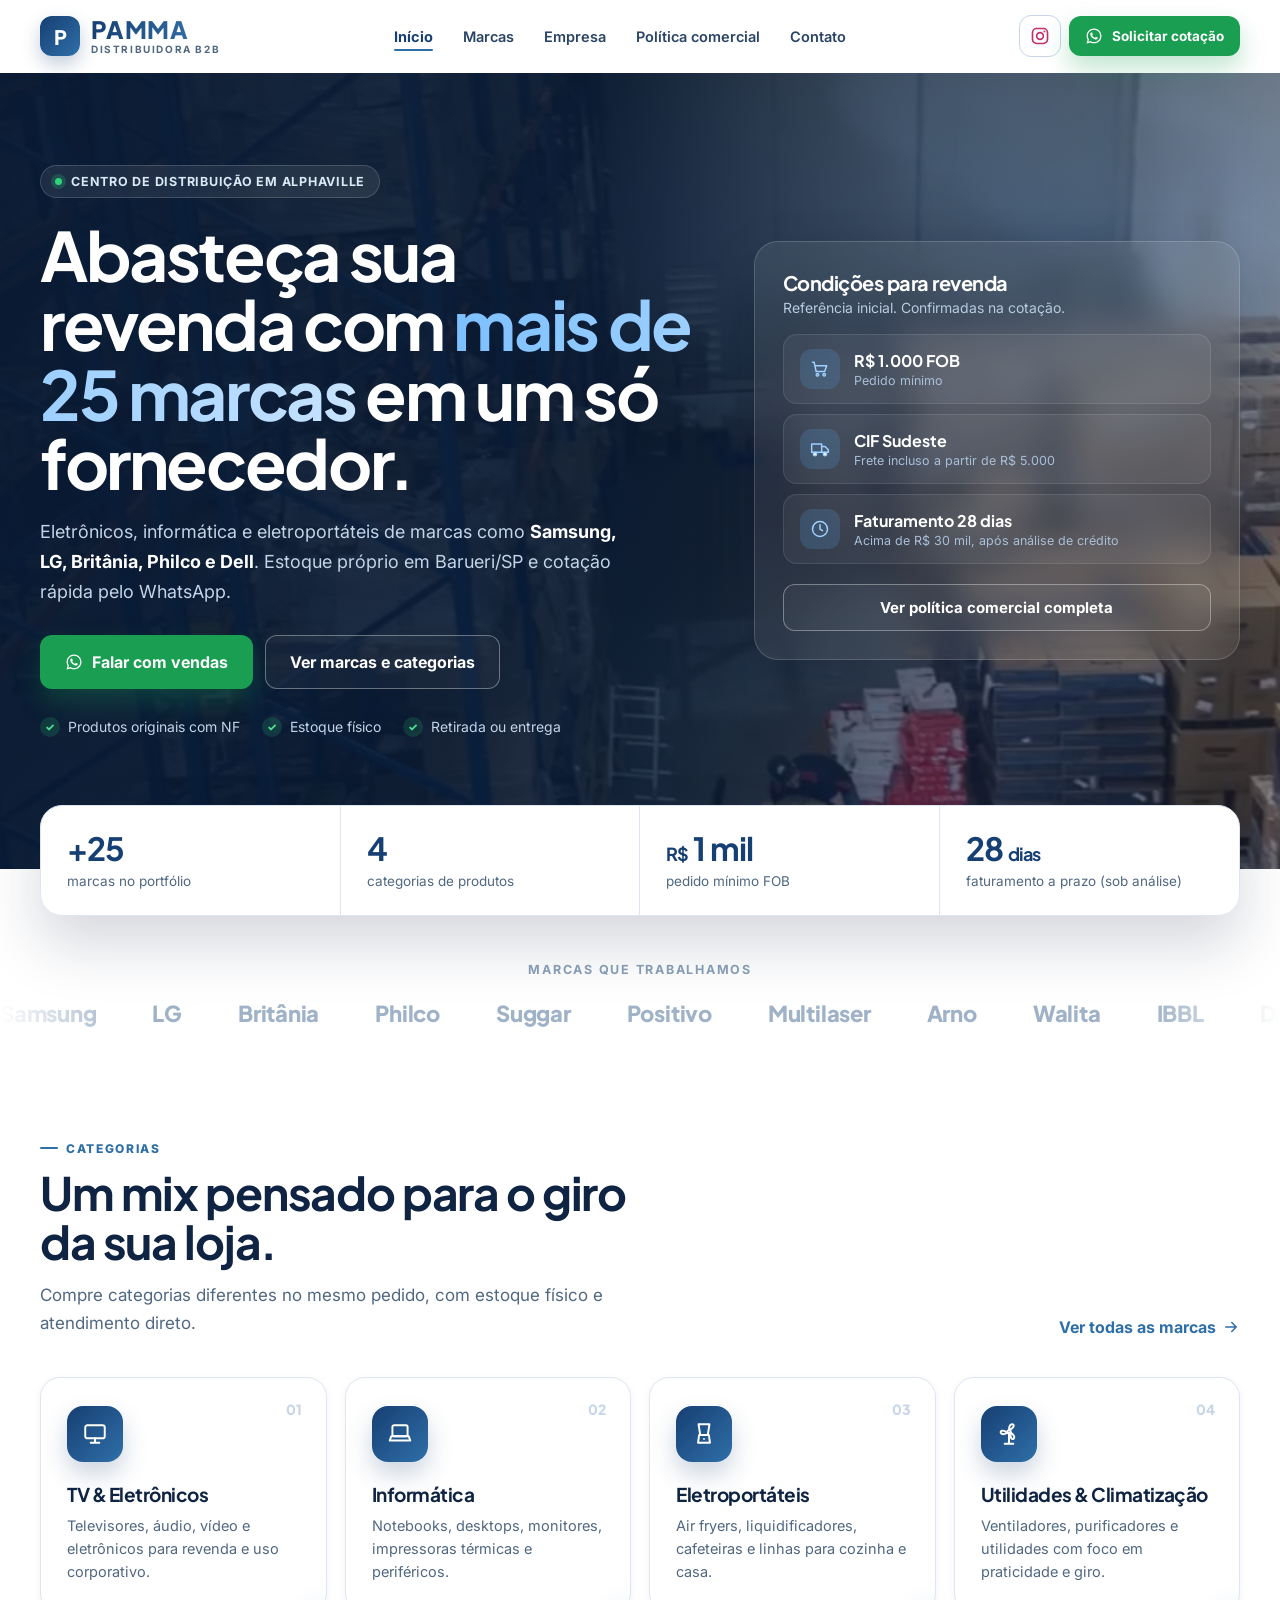
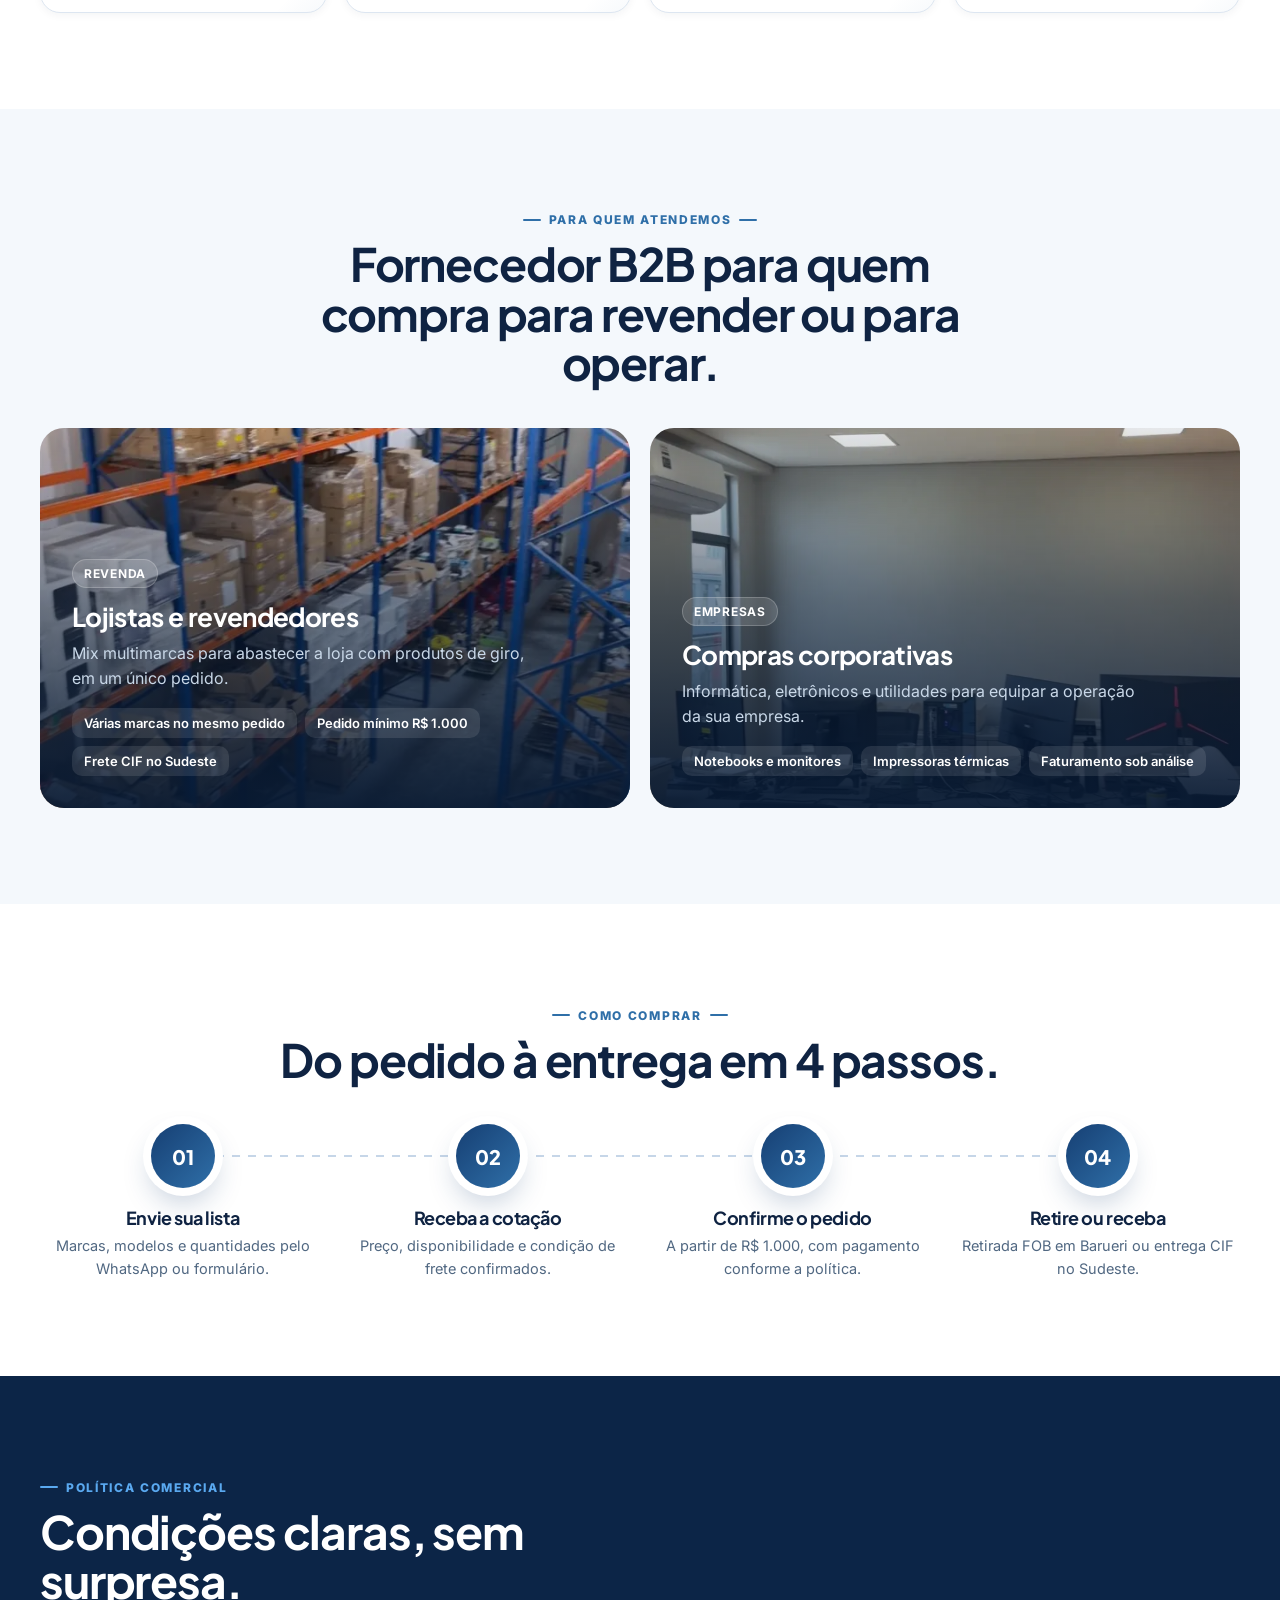
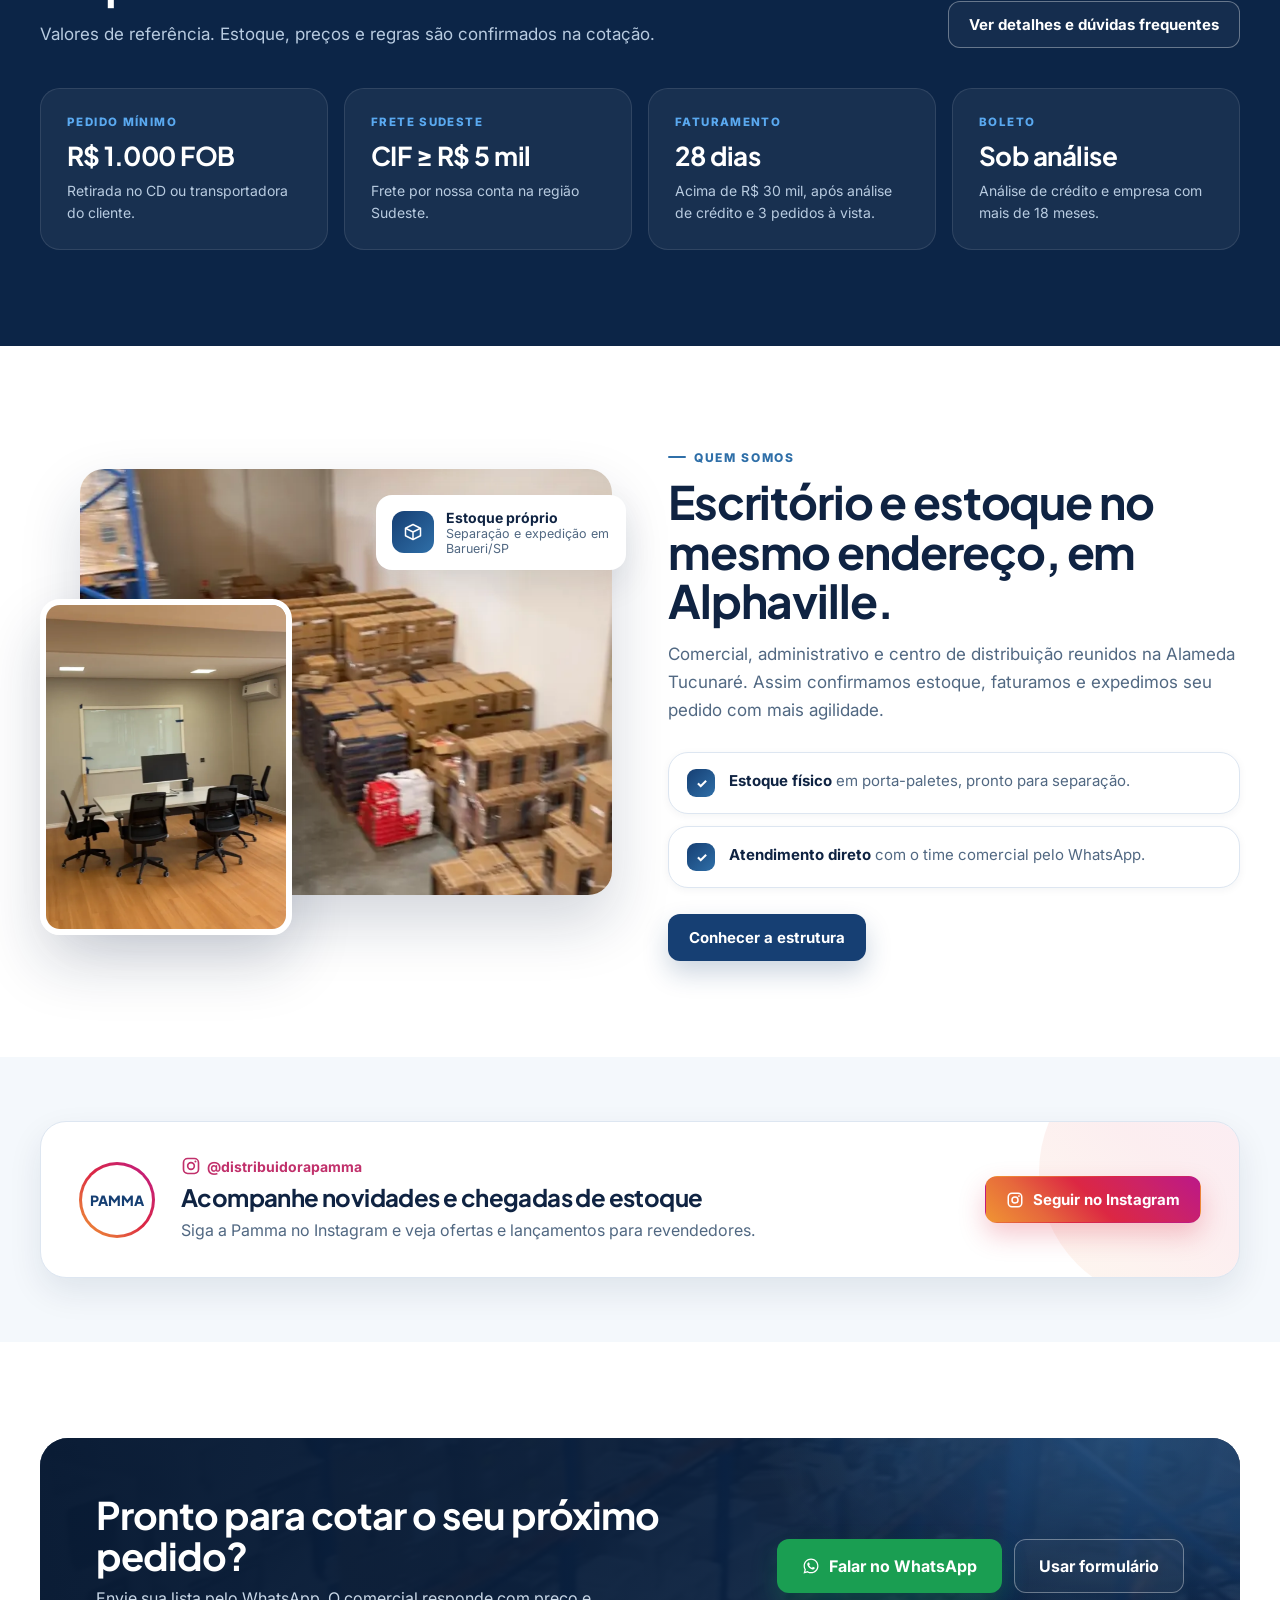
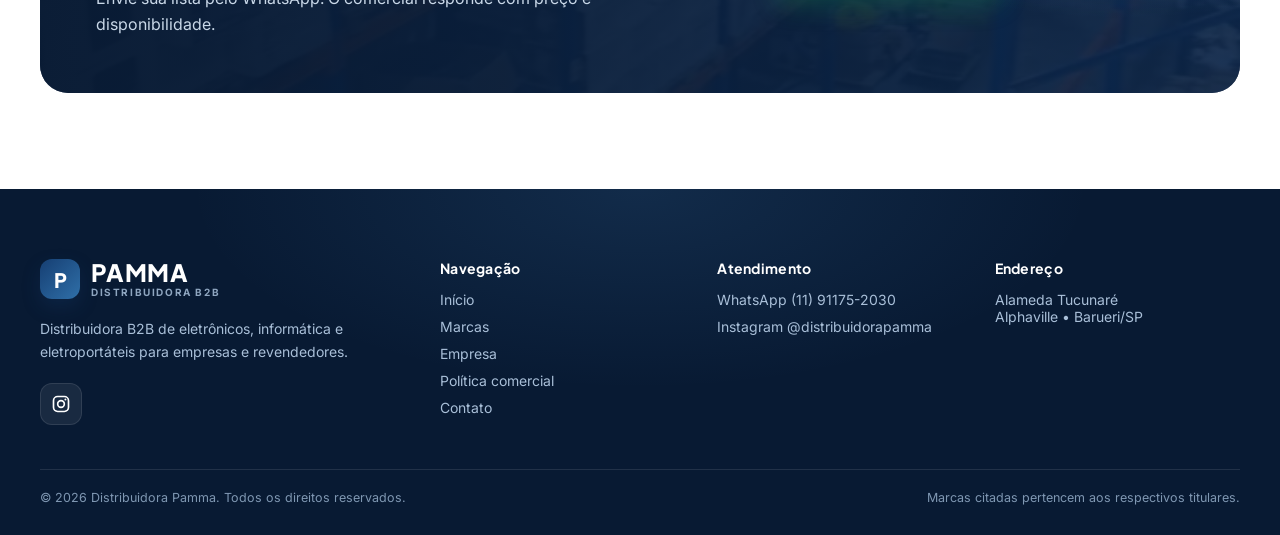
==== commit d57eccf8: "Ajustes v2.1: remove barra superior, reduz CTAs de WhatsApp, cache-busting - Remove topbar (duplicav" ====
--- a/index.html
+++ b/index.html
@@ -22,7 +22,7 @@
   <link rel="preconnect" href="https://fonts.googleapis.com" />
   <link rel="preconnect" href="https://fonts.gstatic.com" crossorigin />
   <link rel="stylesheet" href="https://fonts.googleapis.com/css2?family=Inter:wght@400;500;600;700&family=Plus+Jakarta+Sans:wght@600;700;800&display=swap" />
-  <link rel="stylesheet" href="assets/css/site.css" />
+  <link rel="stylesheet" href="assets/css/site.css?v=4aeb801d" />
   <script type="application/ld+json">
 {"@context":"https://schema.org","@type":"WholesaleStore","name":"Distribuidora Pamma",
 "url":"https://distribuidorapamma.com/","image":"https://distribuidorapamma.com/assets/img/og-pamma.jpg",
@@ -52,19 +52,6 @@
 <symbol id="i-arrow" viewBox="0 0 24 24"><path fill="none" stroke="currentColor" stroke-width="2" stroke-linecap="round" stroke-linejoin="round" d="M5 12h14M13 6l6 6-6 6"/></symbol>
 </svg>
 
-<div class="topbar">
-  <div class="wrap">
-    <div class="tb-left">
-      <span><i class="dot"></i> Atendimento comercial B2B</span>
-      <span>Alphaville • Barueri/SP</span>
-    </div>
-    <div class="tb-right">
-      <a class="js-wa" href="contato/"><svg class="ico" aria-hidden="true"><use href="#i-wa"/></svg><span>(11) 91175-2030</span></a>
-      <a href="https://www.instagram.com/distribuidorapamma/" target="_blank" rel="noopener"><svg class="ico" aria-hidden="true"><use href="#i-ig"/></svg><span>@distribuidorapamma</span></a>
-    </div>
-  </div>
-</div>
-
 <header class="site-header" id="siteHeader">
   <nav class="wrap" aria-label="Principal">
     <a class="brand" href="./" aria-label="Distribuidora Pamma — início">
@@ -82,7 +69,7 @@
       <a class="icon-btn ig" href="https://www.instagram.com/distribuidorapamma/" target="_blank" rel="noopener" aria-label="Instagram @distribuidorapamma" title="@distribuidorapamma">
         <svg class="ico" aria-hidden="true"><use href="#i-ig"/></svg>
       </a>
-      <a class="btn btn-wa btn-sm js-wa" href="contato/">
+      <a class="btn btn-wa btn-sm js-wa hdr-wa" href="contato/">
         <svg class="ico" aria-hidden="true"><use href="#i-wa"/></svg><span>Solicitar cotação</span>
       </a>
       <button class="icon-btn menu-btn" id="menuBtn" aria-label="Abrir menu" aria-expanded="false" aria-controls="navlinks">
@@ -124,10 +111,7 @@
         <div class="qc-item"><div class="qi"><svg class="ico" aria-hidden="true"><use href="#i-truck"/></svg></div><div><b>CIF Sudeste</b><span>Frete incluso a partir de R$ 5.000</span></div></div>
         <div class="qc-item"><div class="qi"><svg class="ico" aria-hidden="true"><use href="#i-clock"/></svg></div><div><b>Faturamento 28 dias</b><span>Acima de R$ 30 mil, após análise de crédito</span></div></div>
       </div>
-      <a class="btn btn-wa js-wa" data-msg="Olá! Gostaria de solicitar uma cotação com a Distribuidora Pamma." href="contato/">
-        <svg class="ico" aria-hidden="true"><use href="#i-wa"/></svg> Solicitar cotação
-      </a>
-      <div class="qc-foot"><a href="politica-comercial/">Ver política comercial completa</a></div>
+      <a class="btn btn-outline-light" href="politica-comercial/">Ver política comercial completa</a>
     </aside>
   </div>
 </section>
@@ -322,7 +306,6 @@
         <p style="max-width:360px; line-height:1.65; margin:18px 0 0">Distribuidora B2B de eletrônicos, informática e eletroportáteis para empresas e revendedores.</p>
         <div class="social">
           <a class="ig" href="https://www.instagram.com/distribuidorapamma/" target="_blank" rel="noopener" aria-label="Instagram"><svg class="ico" aria-hidden="true"><use href="#i-ig"/></svg></a>
-          <a class="wa js-wa" href="contato/" aria-label="WhatsApp"><svg class="ico" aria-hidden="true"><use href="#i-wa"/></svg></a>
         </div>
         <!-- TODO: inserir razão social e CNPJ oficiais -->
       </div>
@@ -358,6 +341,6 @@
 </footer>
 
 <a class="fab js-wa" href="contato/" aria-label="Falar no WhatsApp"><svg class="ico" aria-hidden="true"><use href="#i-wa"/></svg></a>
-<script src="assets/js/site.js" defer></script>
+<script src="assets/js/site.js?v=4aeb801d" defer></script>
 </body>
 </html>
--- a/assets/css/site.css
+++ b/assets/css/site.css
@@ -363,8 +363,8 @@
 .social a.wa:hover{background:var(--wa)}
 .footer-bottom{position:relative; margin-top:44px; padding-top:20px; border-top:1px solid rgba(255,255,255,.1); display:flex; justify-content:space-between; gap:16px; flex-wrap:wrap; font-size:12.5px; color:#7f97b2}
 
-/* WhatsApp flutuante */
-.fab{position:fixed; right:20px; bottom:20px; z-index:65; width:58px; height:58px; border-radius:50%; display:grid; place-items:center; background:var(--wa); color:#fff; box-shadow:0 14px 30px rgba(26,158,82,.35); transition:transform .2s}
+/* WhatsApp flutuante (só mobile; no desktop o header já tem o CTA) */
+.fab{display:none; position:fixed; right:20px; bottom:20px; z-index:65; width:58px; height:58px; border-radius:50%; place-items:center; background:var(--wa); color:#fff; box-shadow:0 14px 30px rgba(26,158,82,.35); transition:transform .2s}
 .fab::before{content:""; position:absolute; inset:0; border-radius:50%; border:2px solid var(--wa); animation:ring 2.4s infinite}
 @keyframes ring{0%{transform:scale(1); opacity:.7} 100%{transform:scale(1.6); opacity:0}}
 .fab:hover{transform:scale(1.06)}
@@ -420,8 +420,8 @@
   .brand .logo{font-size:21px}
   .brand small{display:none}
   .nav-right{gap:6px}
-  .nav-right .btn span{display:none}
-  .nav-right .btn{padding:10px 12px}
+  .nav-right .hdr-wa{display:none}
+  .fab{display:grid}
   .icon-btn{width:40px; height:40px}
   .hero-grid{padding:44px 0 96px}
   .hero .lead{font-size:16.5px}
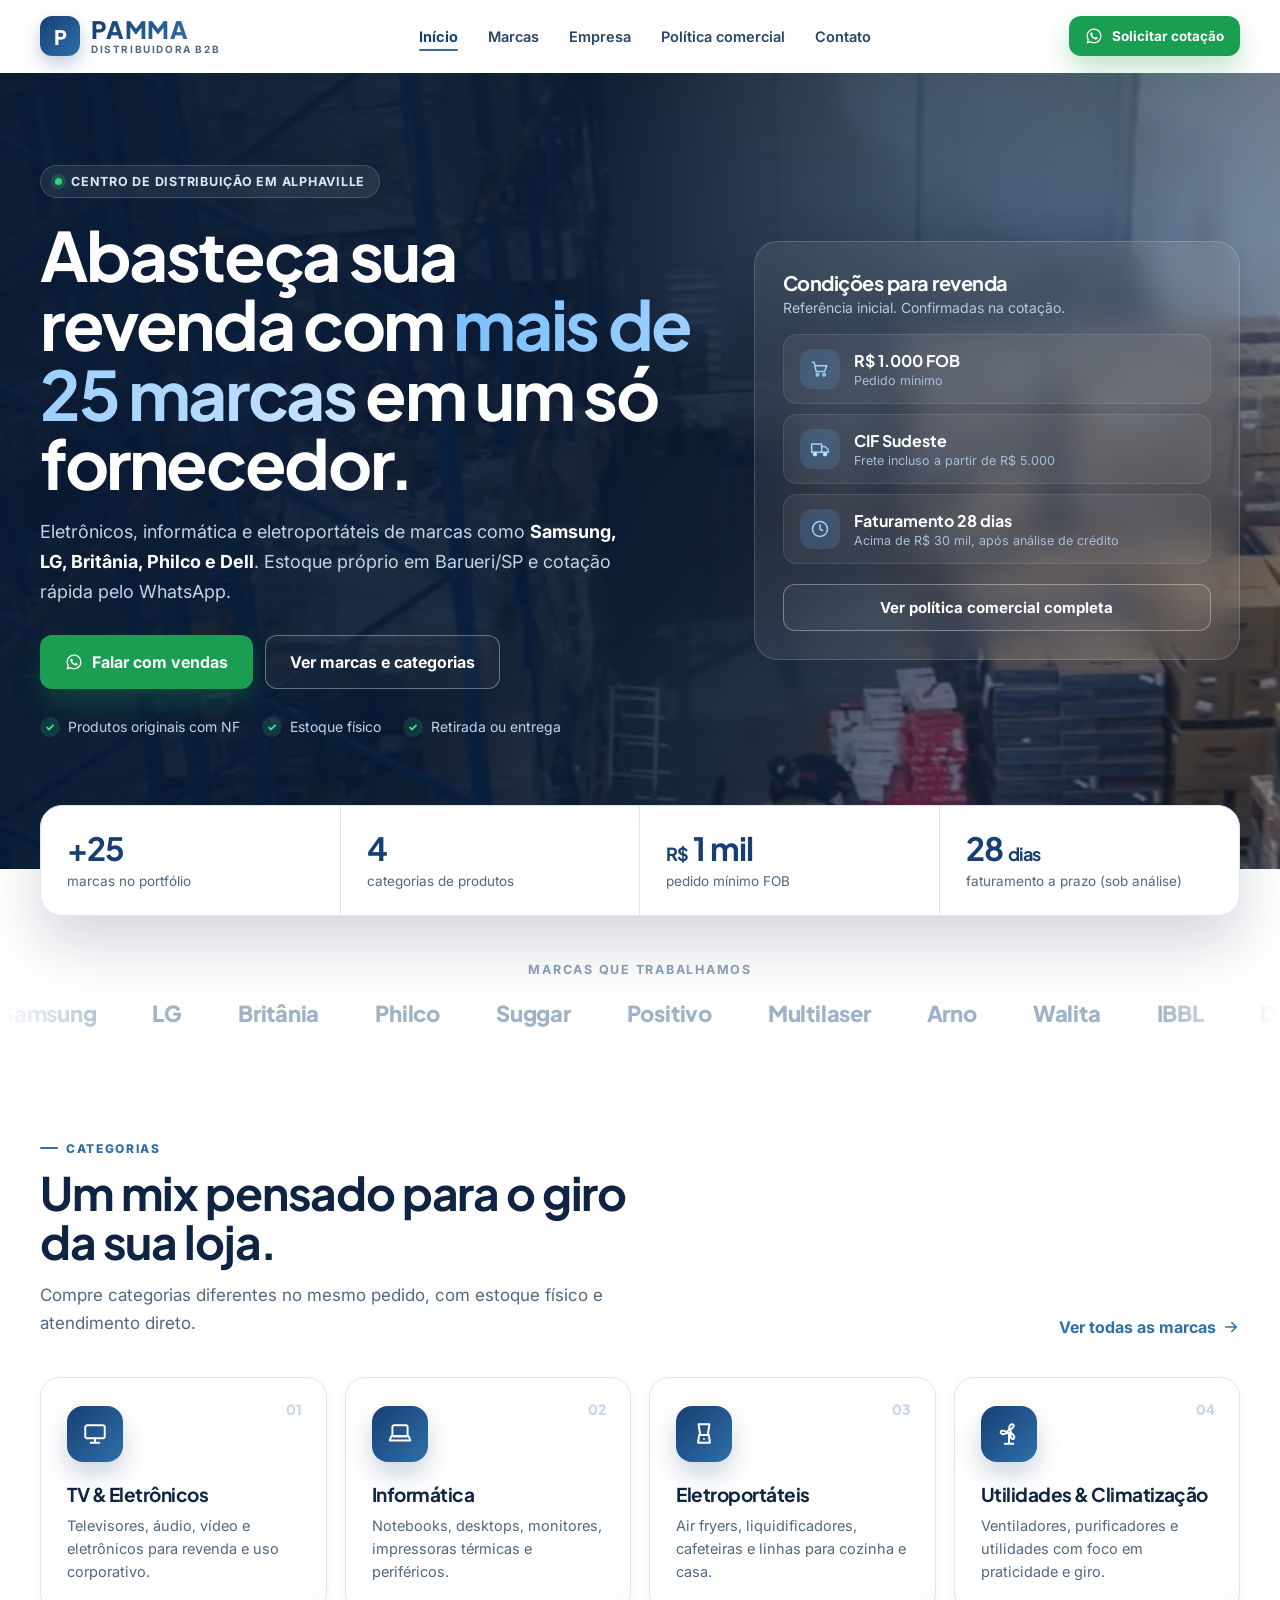
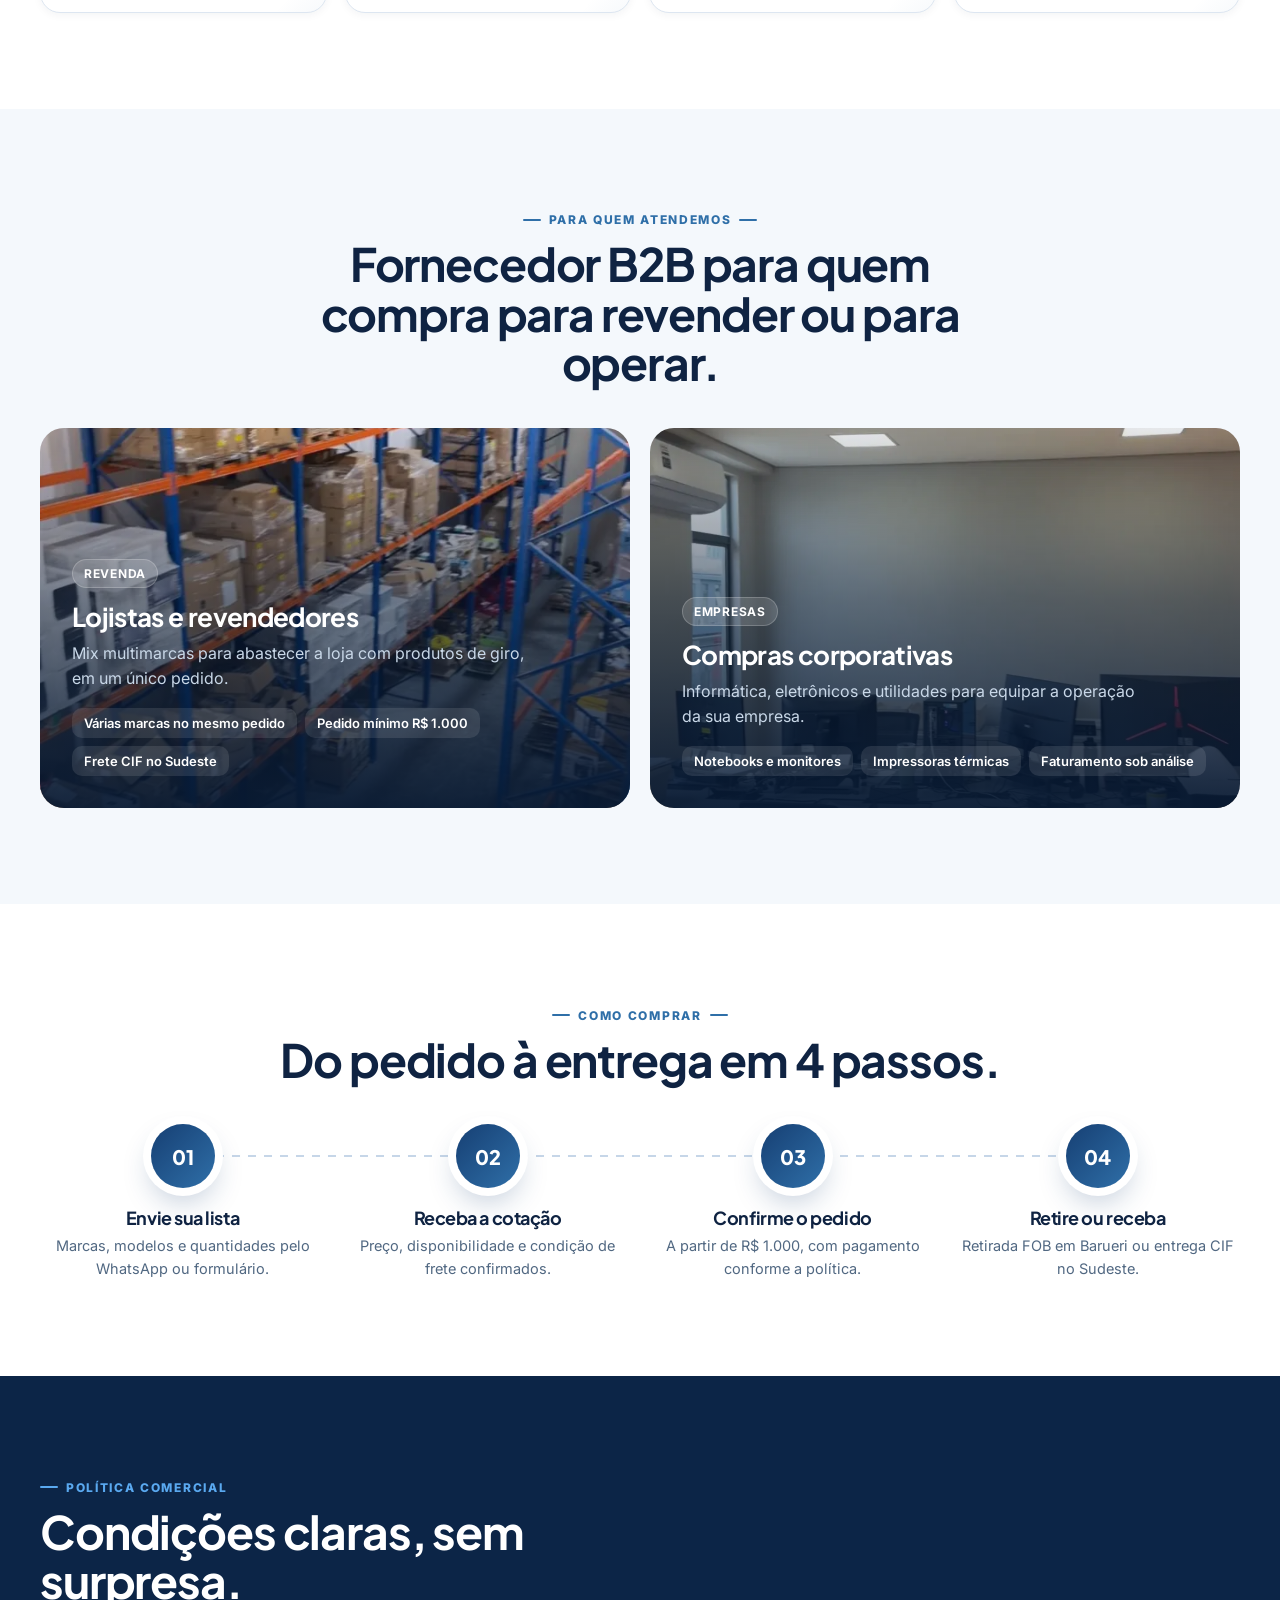
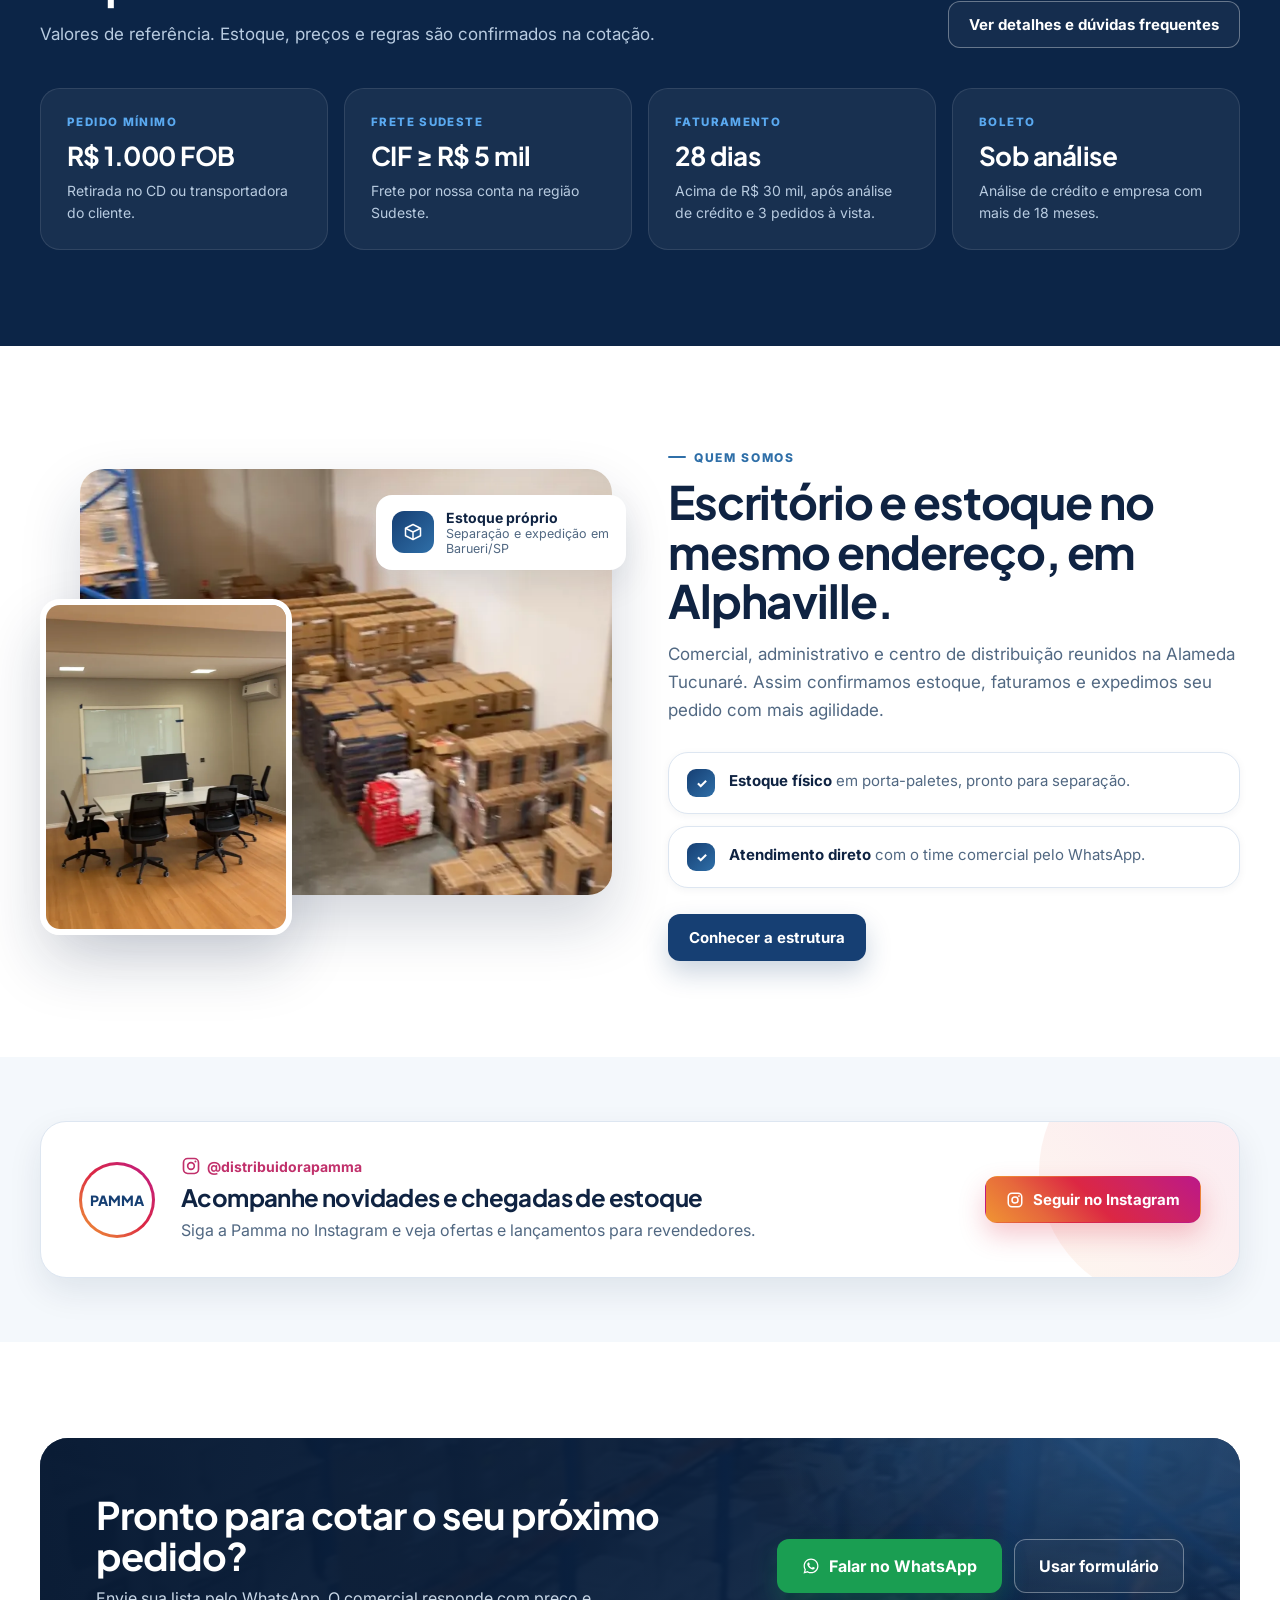
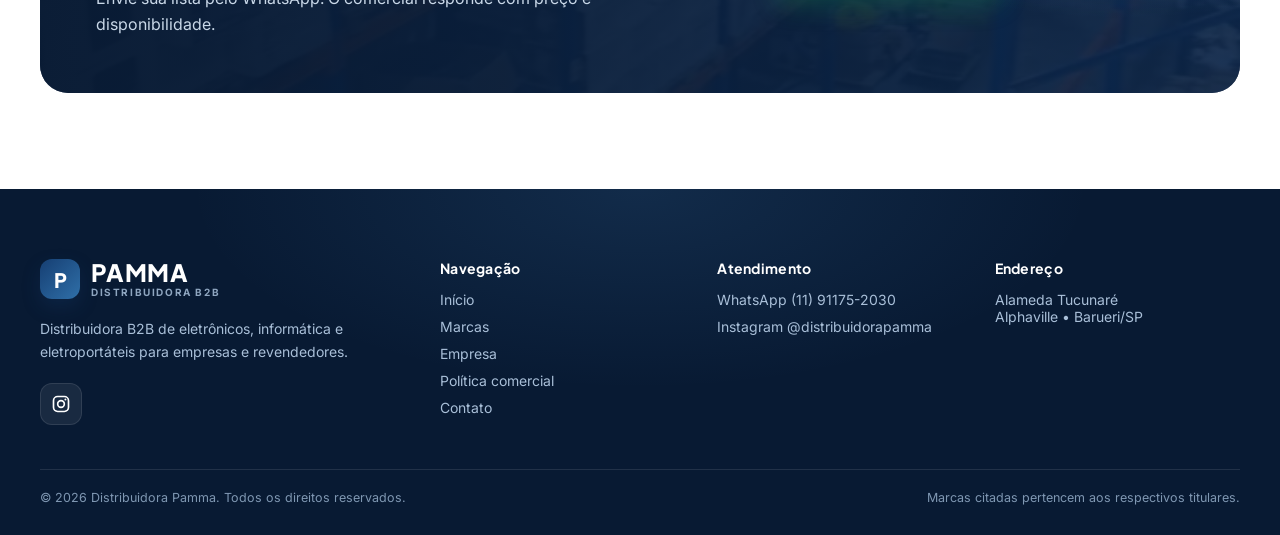
==== commit 6d7e3582: "Remove ícone do Instagram do header Instagram segue na home, contato e rodapé.  Co-Authored-By: Clau" ====
--- a/index.html
+++ b/index.html
@@ -66,9 +66,6 @@
 <a href="contato/">Contato</a>
     </div>
     <div class="nav-right">
-      <a class="icon-btn ig" href="https://www.instagram.com/distribuidorapamma/" target="_blank" rel="noopener" aria-label="Instagram @distribuidorapamma" title="@distribuidorapamma">
-        <svg class="ico" aria-hidden="true"><use href="#i-ig"/></svg>
-      </a>
       <a class="btn btn-wa btn-sm js-wa hdr-wa" href="contato/">
         <svg class="ico" aria-hidden="true"><use href="#i-wa"/></svg><span>Solicitar cotação</span>
       </a>
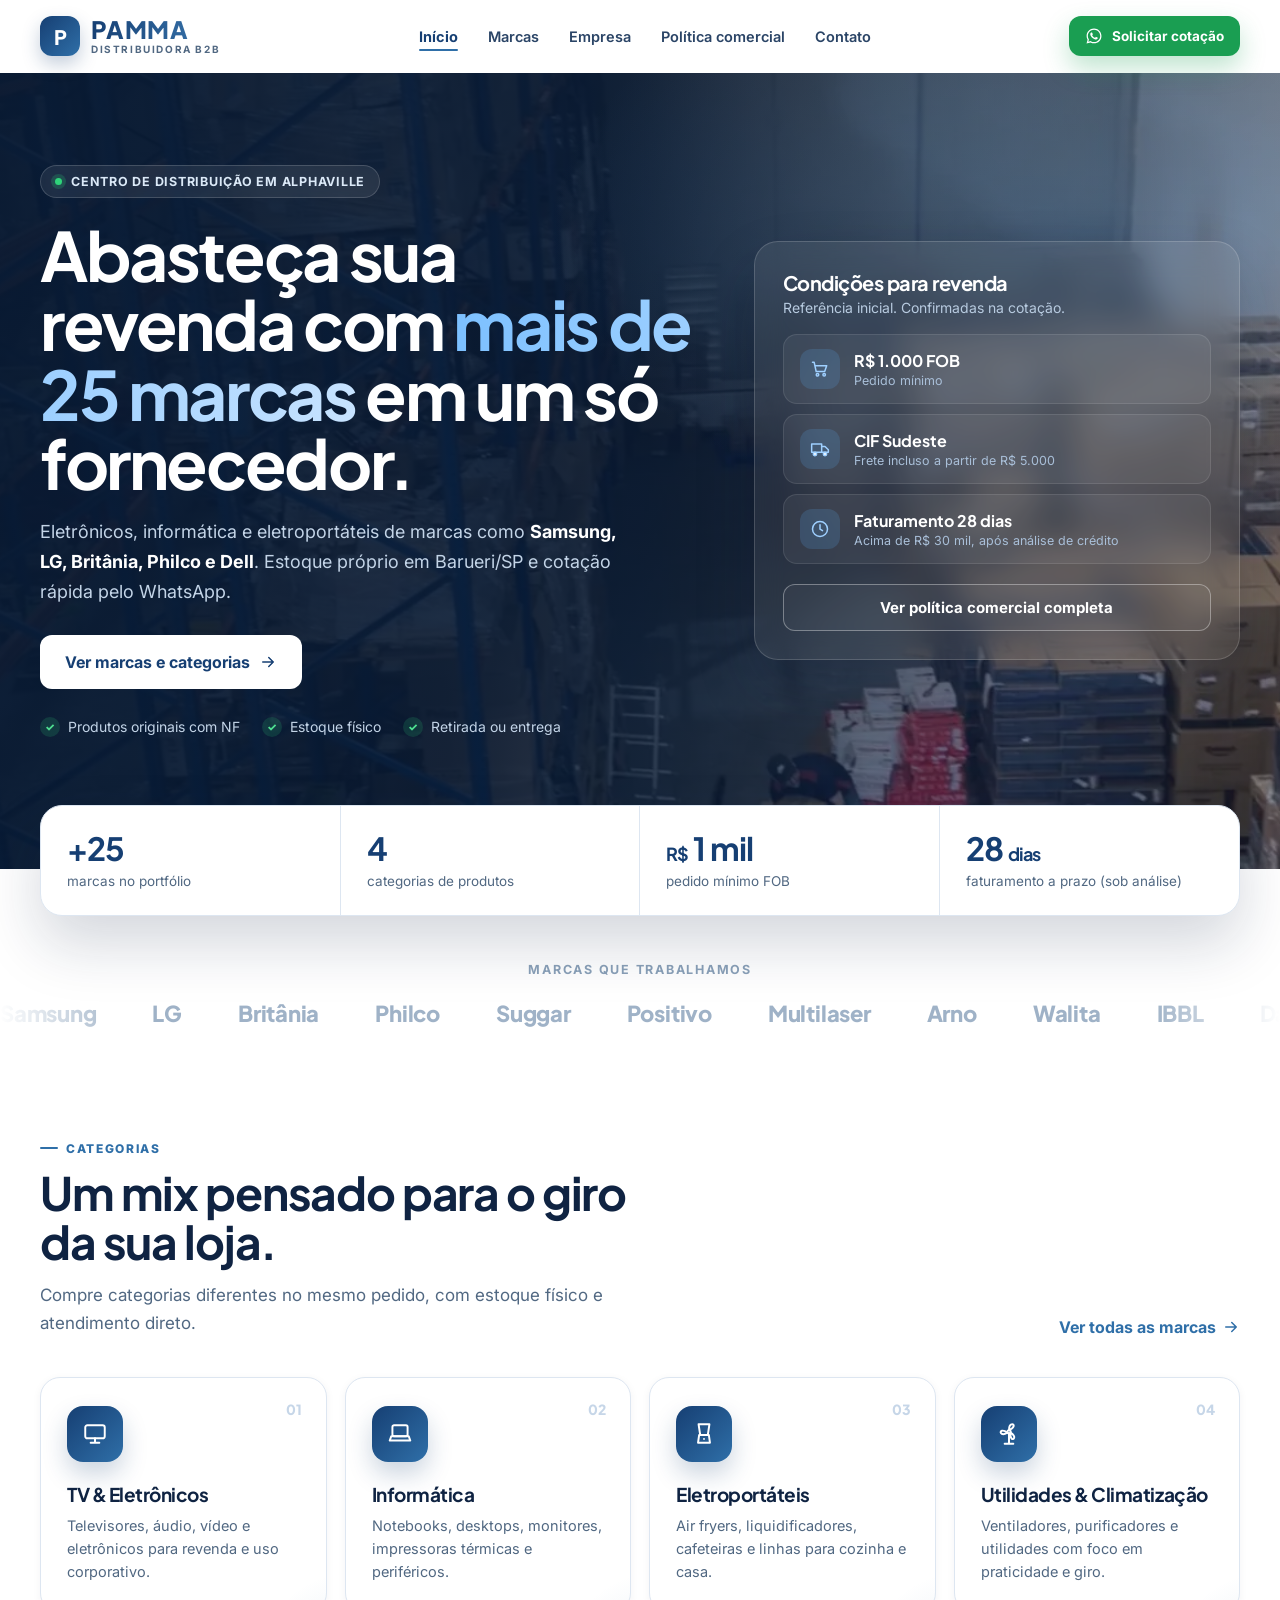
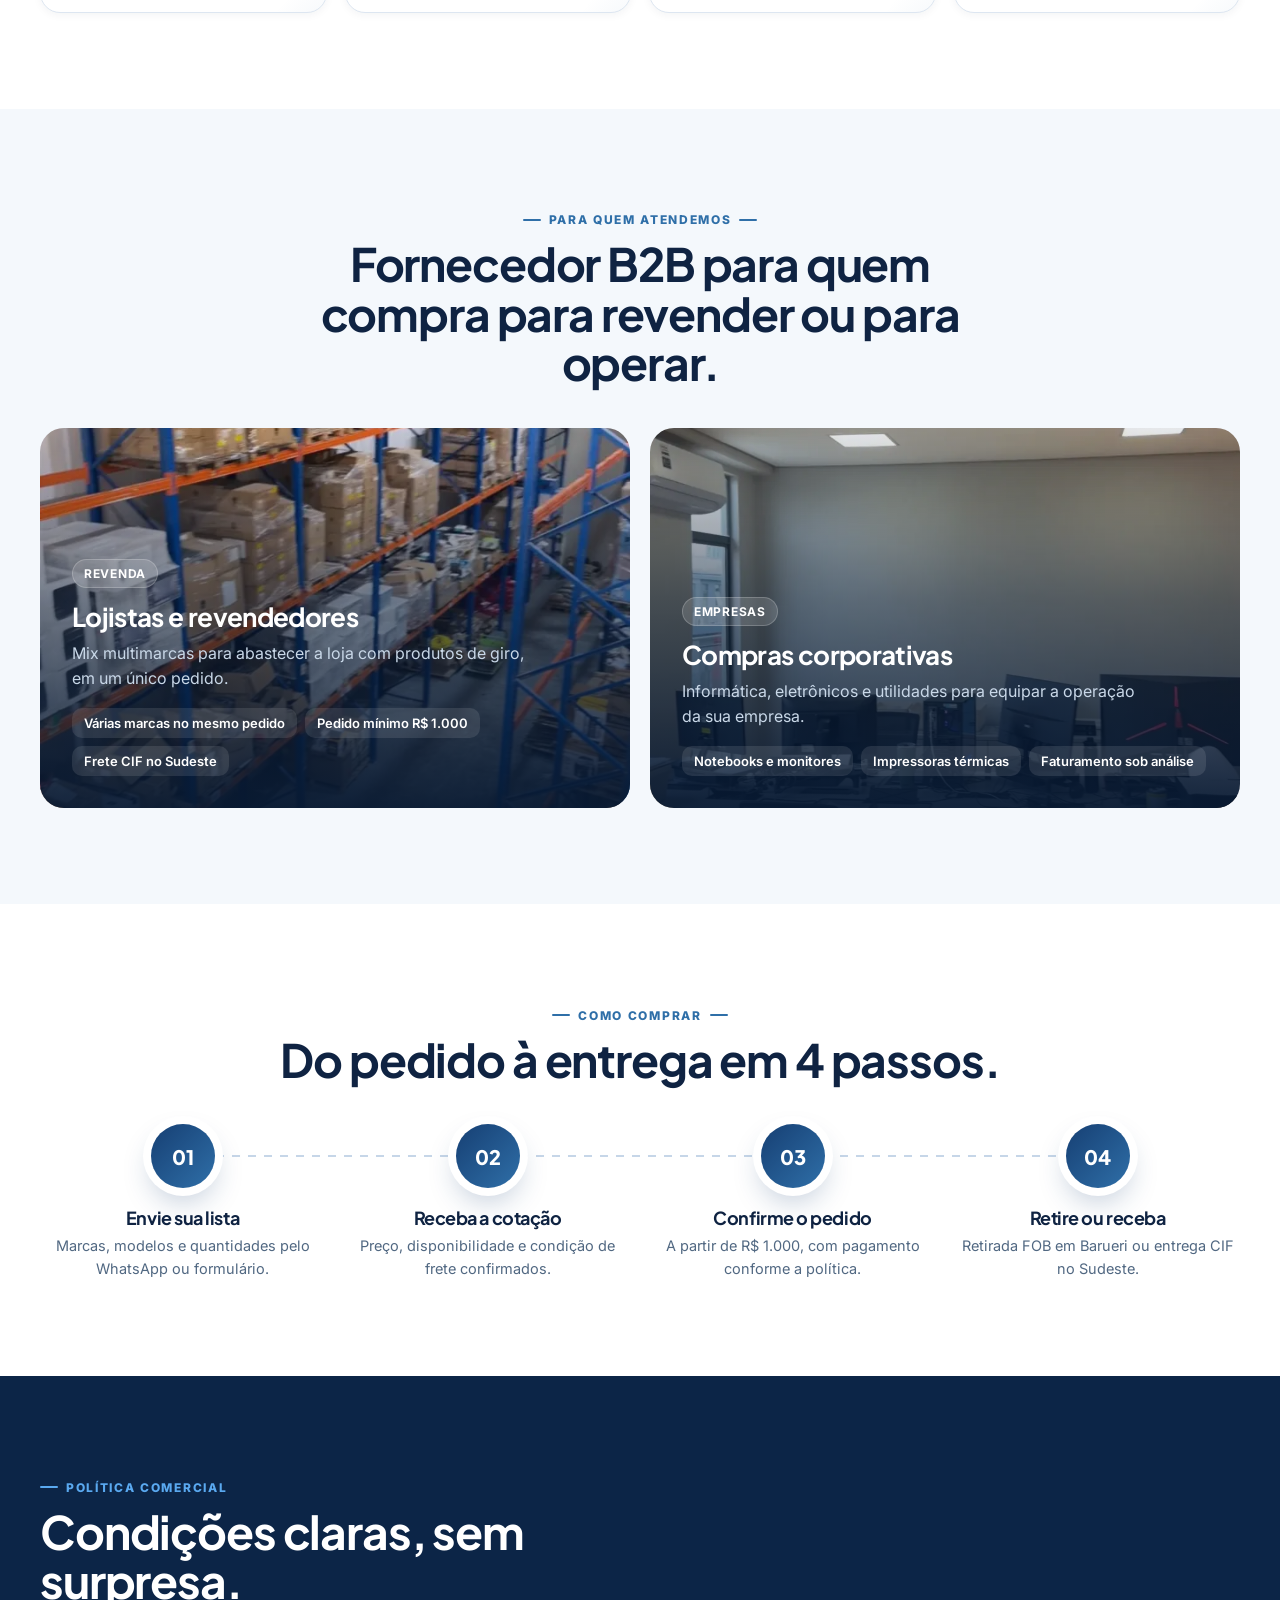
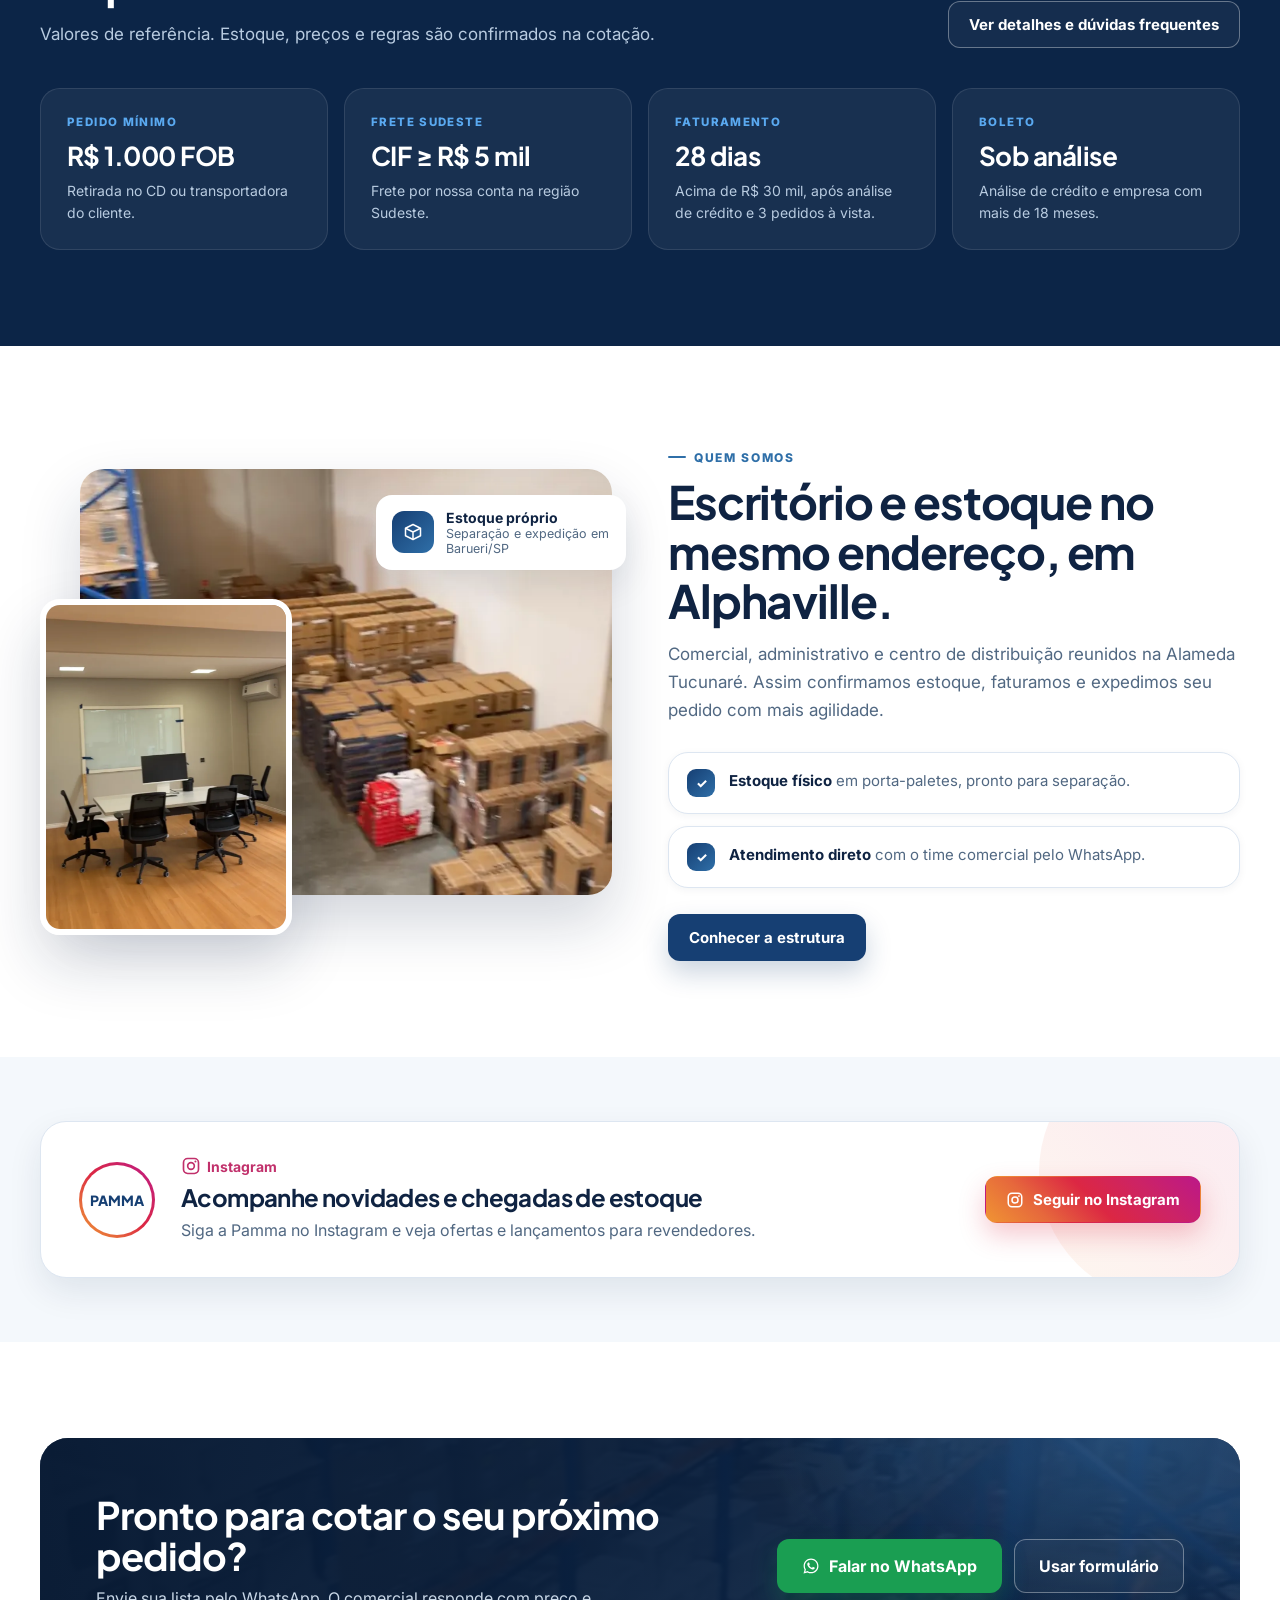
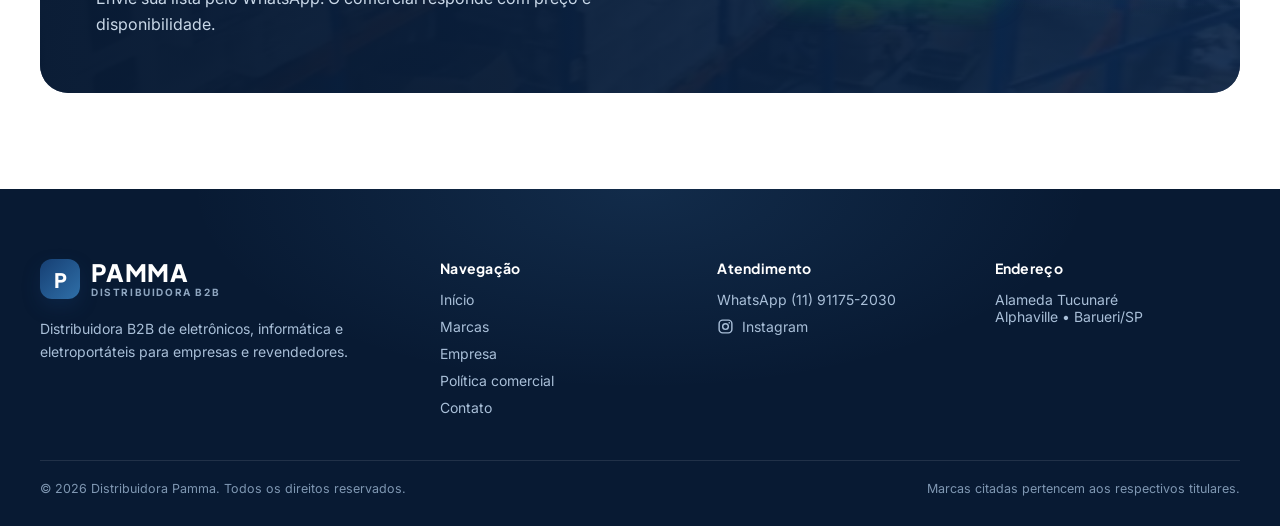
==== commit 20ac254d: "Hero sem botão de WhatsApp; Instagram só com ícone + texto - Remove 'Falar com vendas' do hero; botã" ====
--- a/index.html
+++ b/index.html
@@ -22,7 +22,7 @@
   <link rel="preconnect" href="https://fonts.googleapis.com" />
   <link rel="preconnect" href="https://fonts.gstatic.com" crossorigin />
   <link rel="stylesheet" href="https://fonts.googleapis.com/css2?family=Inter:wght@400;500;600;700&family=Plus+Jakarta+Sans:wght@600;700;800&display=swap" />
-  <link rel="stylesheet" href="assets/css/site.css?v=4aeb801d" />
+  <link rel="stylesheet" href="assets/css/site.css?v=c8809786" />
   <script type="application/ld+json">
 {"@context":"https://schema.org","@type":"WholesaleStore","name":"Distribuidora Pamma",
 "url":"https://distribuidorapamma.com/","image":"https://distribuidorapamma.com/assets/img/og-pamma.jpg",
@@ -78,7 +78,7 @@
 
 <main id="conteudo">
 <section class="hero">
-  <div class="hero-bg"><img src="assets/img/cd-operacao.webp" width="830" height="1100" alt="" fetchpriority="high" /></div>
+  <div class="hero-bg"><img src="assets/img/cd-operacao-hd.webp" width="1208" height="1600" alt="" fetchpriority="high" /></div>
   <div class="wrap hero-grid">
     <div>
       <div class="tag"><span class="dot"></span> Centro de distribuição em Alphaville</div>
@@ -88,10 +88,7 @@
         Estoque próprio em Barueri/SP e cotação rápida pelo WhatsApp.
       </p>
       <div class="actions">
-        <a class="btn btn-wa btn-lg js-wa" data-msg="Olá! Gostaria de falar com o comercial da Distribuidora Pamma." href="contato/">
-          <svg class="ico" aria-hidden="true"><use href="#i-wa"/></svg> Falar com vendas
-        </a>
-        <a class="btn btn-outline-light btn-lg" href="marcas/">Ver marcas e categorias</a>
+        <a class="btn btn-light btn-lg" href="marcas/">Ver marcas e categorias <svg class="ico" aria-hidden="true"><use href="#i-arrow"/></svg></a>
       </div>
       <div class="hero-checks">
         <span><i>✓</i> Produtos originais com NF</span>
@@ -266,7 +263,7 @@
     <div class="ig-block reveal">
       <div class="ig-avatar"><span>PAMMA</span></div>
       <div>
-        <div class="handle"><svg class="ico" aria-hidden="true"><use href="#i-ig"/></svg> @distribuidorapamma</div>
+        <div class="handle"><svg class="ico" aria-hidden="true"><use href="#i-ig"/></svg> Instagram</div>
         <h3>Acompanhe novidades e chegadas de estoque</h3>
         <p>Siga a Pamma no Instagram e veja ofertas e lançamentos para revendedores.</p>
       </div>
@@ -301,9 +298,6 @@
       <div>
         <a class="brand" href="./"><span class="brand-mark" aria-hidden="true">P</span><span class="brand-txt"><span class="logo">PAMMA</span><small>Distribuidora B2B</small></span></a>
         <p style="max-width:360px; line-height:1.65; margin:18px 0 0">Distribuidora B2B de eletrônicos, informática e eletroportáteis para empresas e revendedores.</p>
-        <div class="social">
-          <a class="ig" href="https://www.instagram.com/distribuidorapamma/" target="_blank" rel="noopener" aria-label="Instagram"><svg class="ico" aria-hidden="true"><use href="#i-ig"/></svg></a>
-        </div>
         <!-- TODO: inserir razão social e CNPJ oficiais -->
       </div>
       <div>
@@ -320,7 +314,7 @@
         <h4>Atendimento</h4>
         <ul>
           <li><a class="js-wa" href="contato/">WhatsApp (11) 91175-2030</a></li>
-          <li><a href="https://www.instagram.com/distribuidorapamma/" target="_blank" rel="noopener">Instagram @distribuidorapamma</a></li>
+          <li><a class="ig-text" href="https://www.instagram.com/distribuidorapamma/" target="_blank" rel="noopener"><svg class="ico" aria-hidden="true"><use href="#i-ig"/></svg> Instagram</a></li>
         </ul>
       </div>
       <div>
@@ -338,6 +332,6 @@
 </footer>
 
 <a class="fab js-wa" href="contato/" aria-label="Falar no WhatsApp"><svg class="ico" aria-hidden="true"><use href="#i-wa"/></svg></a>
-<script src="assets/js/site.js?v=4aeb801d" defer></script>
+<script src="assets/js/site.js?v=c8809786" defer></script>
 </body>
 </html>
--- a/assets/css/site.css
+++ b/assets/css/site.css
@@ -119,6 +119,8 @@
 .hero::before{content:""; position:absolute; inset:0; z-index:-1; background:
   radial-gradient(900px 500px at 85% 20%, rgba(90,169,240,.22), transparent 60%),
   linear-gradient(100deg, rgba(8,26,51,.97) 0%, rgba(8,26,51,.9) 42%, rgba(12,37,71,.62) 72%, rgba(12,37,71,.45) 100%)}
+.hero-grid > *{min-width:0}
+.hero h1,.page-head h1{overflow-wrap:break-word}
 .hero-grid{display:grid; grid-template-columns:1.15fr .85fr; gap:56px; align-items:center; padding:92px 0 132px}
 .tag{display:inline-flex; align-items:center; gap:9px; padding:8px 14px; border-radius:999px; background:rgba(255,255,255,.08); border:1px solid rgba(255,255,255,.16); color:#dbe9f7; font-size:12.5px; font-weight:700; letter-spacing:.06em; text-transform:uppercase; backdrop-filter:blur(6px)}
 .tag .dot{width:7px; height:7px; border-radius:50%; background:#2fd47a; box-shadow:0 0 0 4px rgba(47,212,122,.2); animation:pulse 2s infinite}
@@ -320,6 +322,11 @@
 .contact-line strong{display:block; color:#fff; font-size:14px}
 .contact-line span, .contact-line a{display:block; margin-top:3px; color:#dbe6f3}
 .contact-line a:hover{text-decoration:underline}
+a.contact-line{align-items:center; color:#fff; padding:6px; margin-left:-6px; border-radius:14px; transition:background .2s}
+a.contact-line:hover{background:rgba(255,255,255,.08)}
+a.contact-line:hover .cl-ico{background:var(--ig)}
+.ig-text{display:inline-flex; align-items:center; gap:8px}
+.ig-text .ico{width:17px; height:17px; flex-basis:17px}
 .form{padding:38px}
 .form h3{margin:0 0 4px; font-size:22px}
 .form > p{margin:0 0 22px; color:var(--muted); font-size:14.5px}
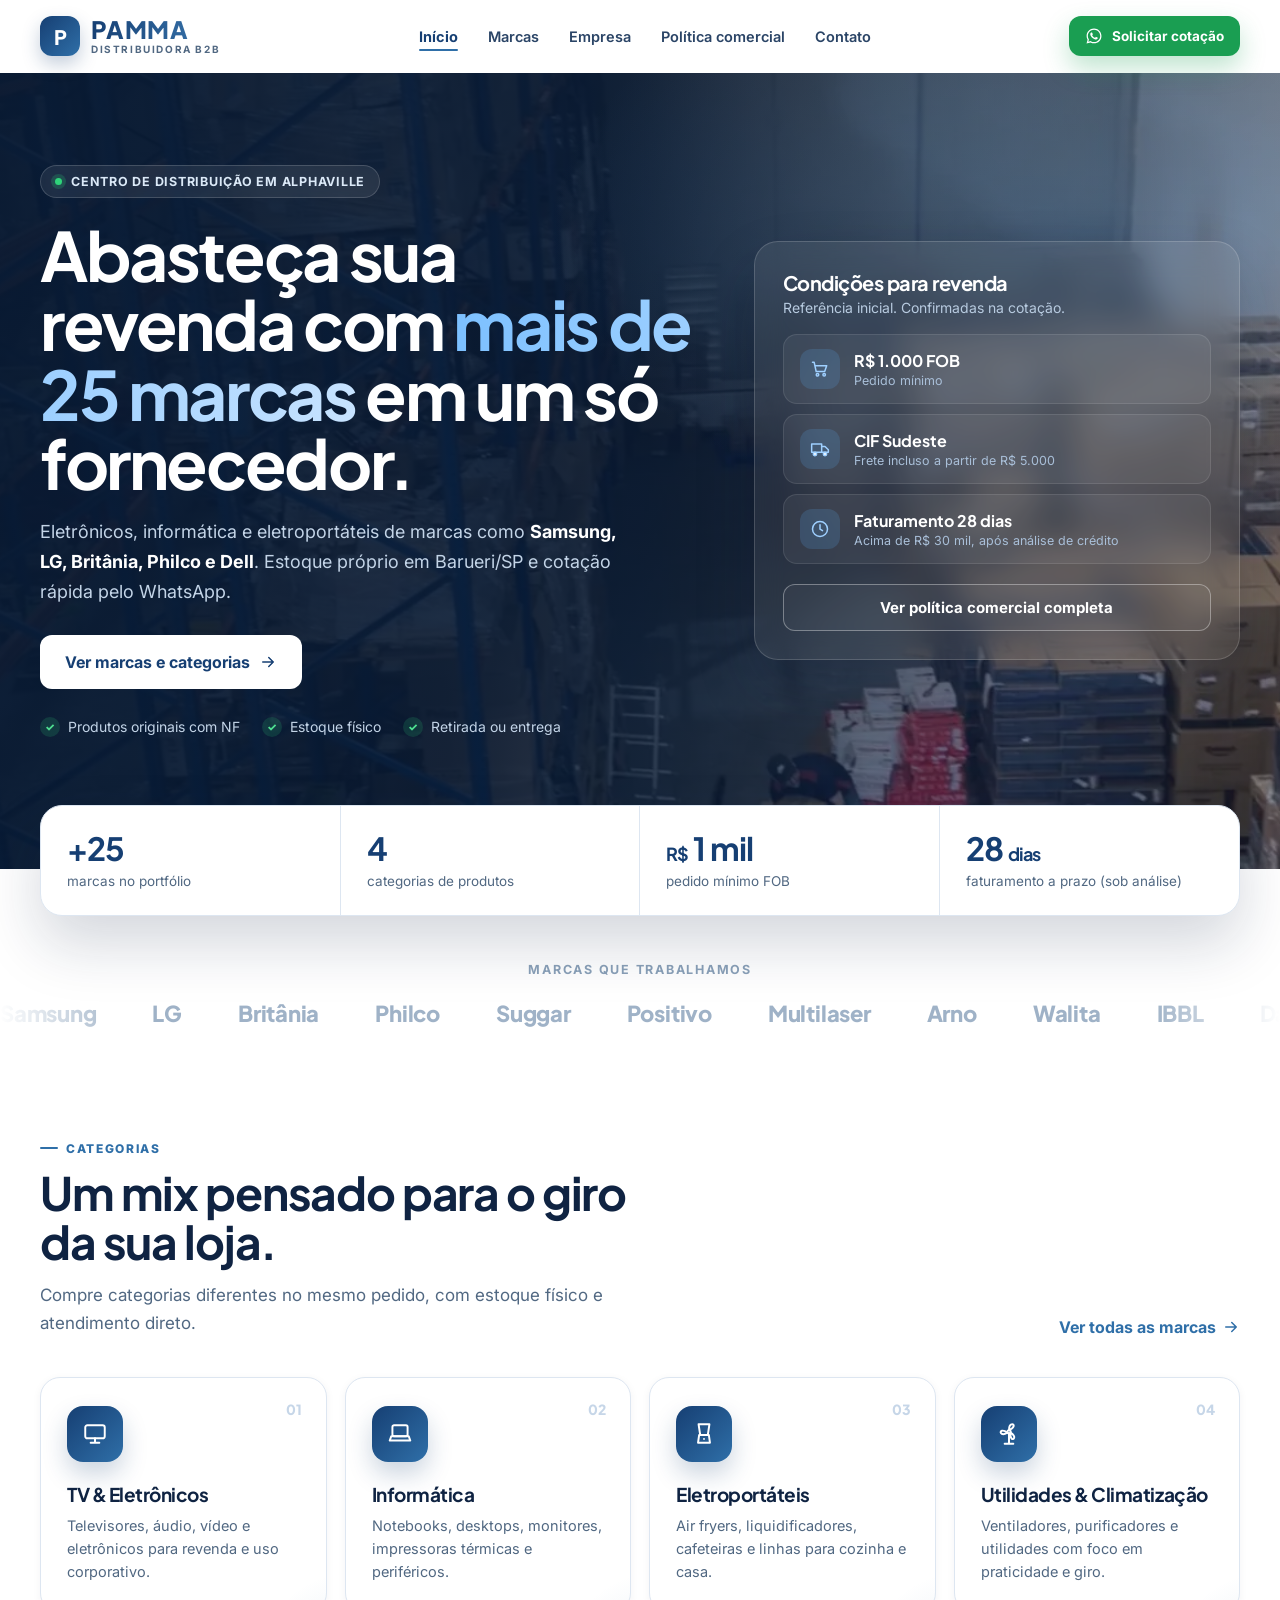
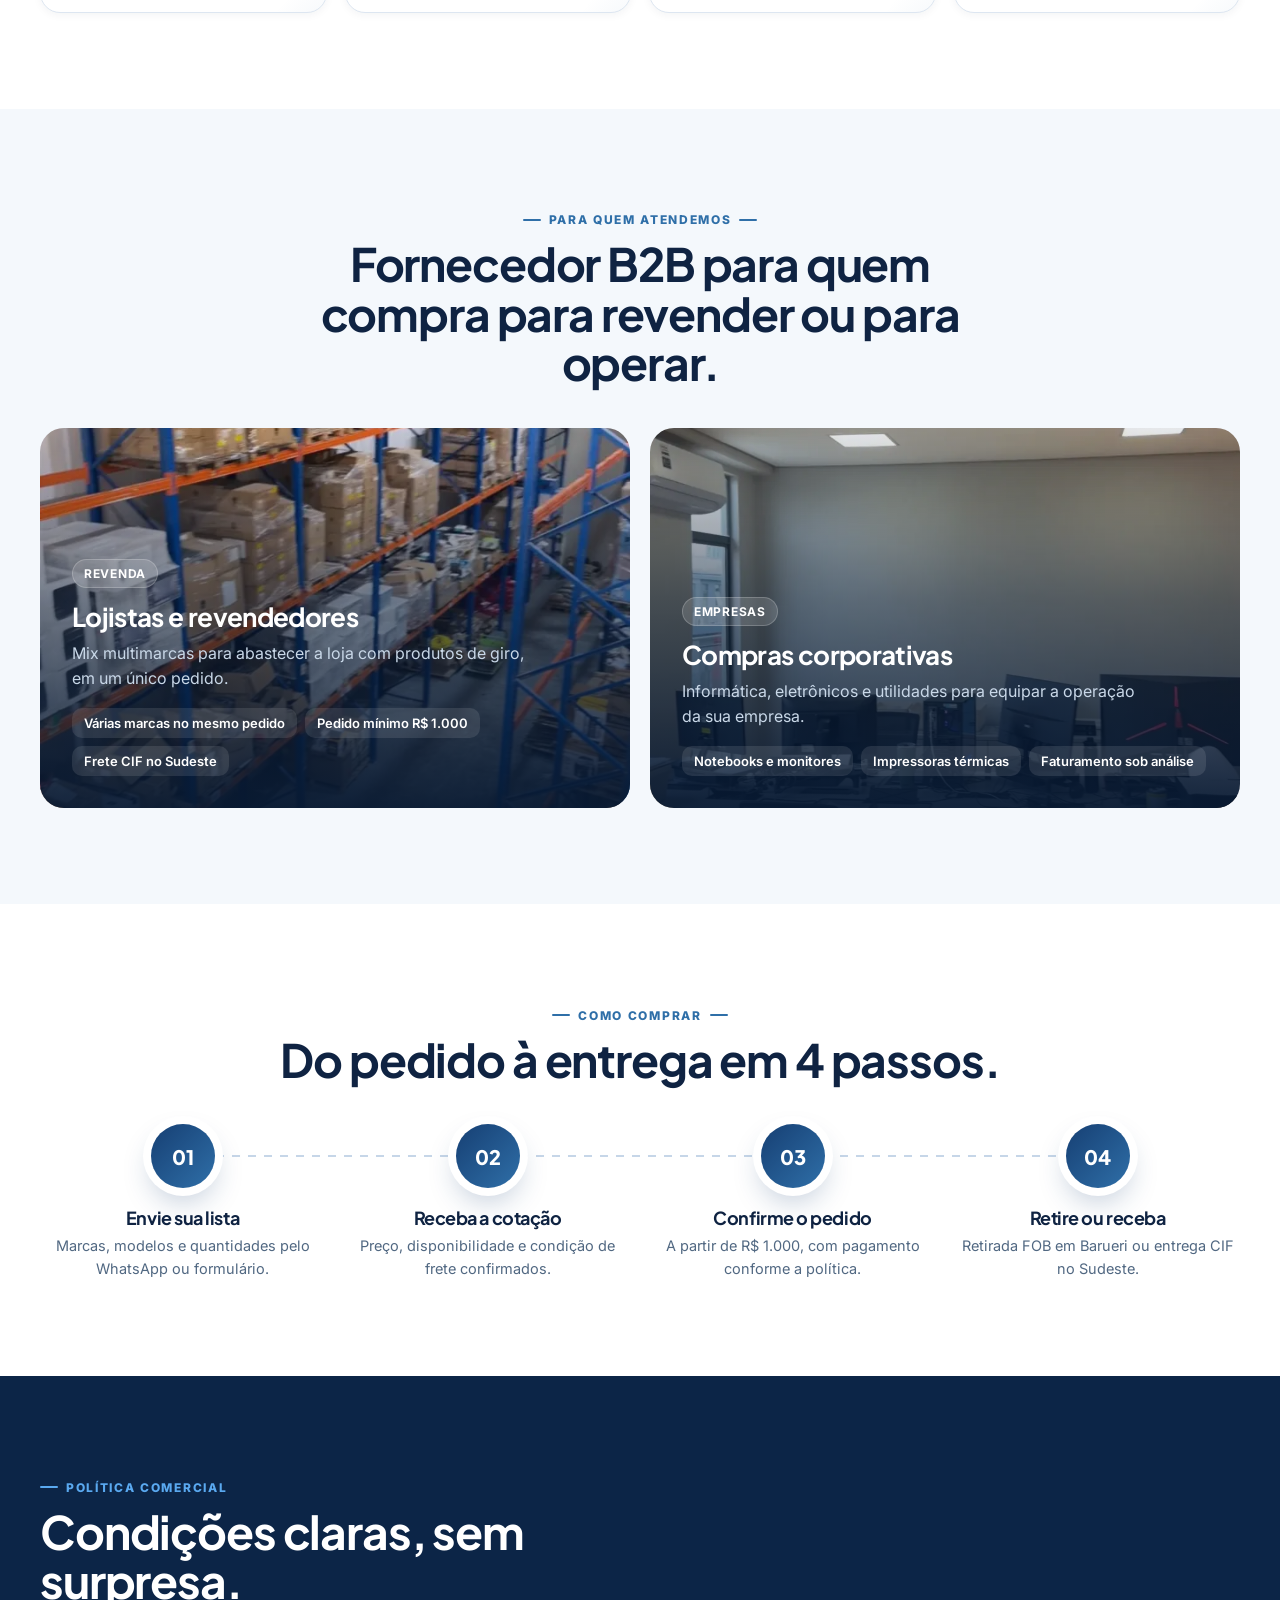
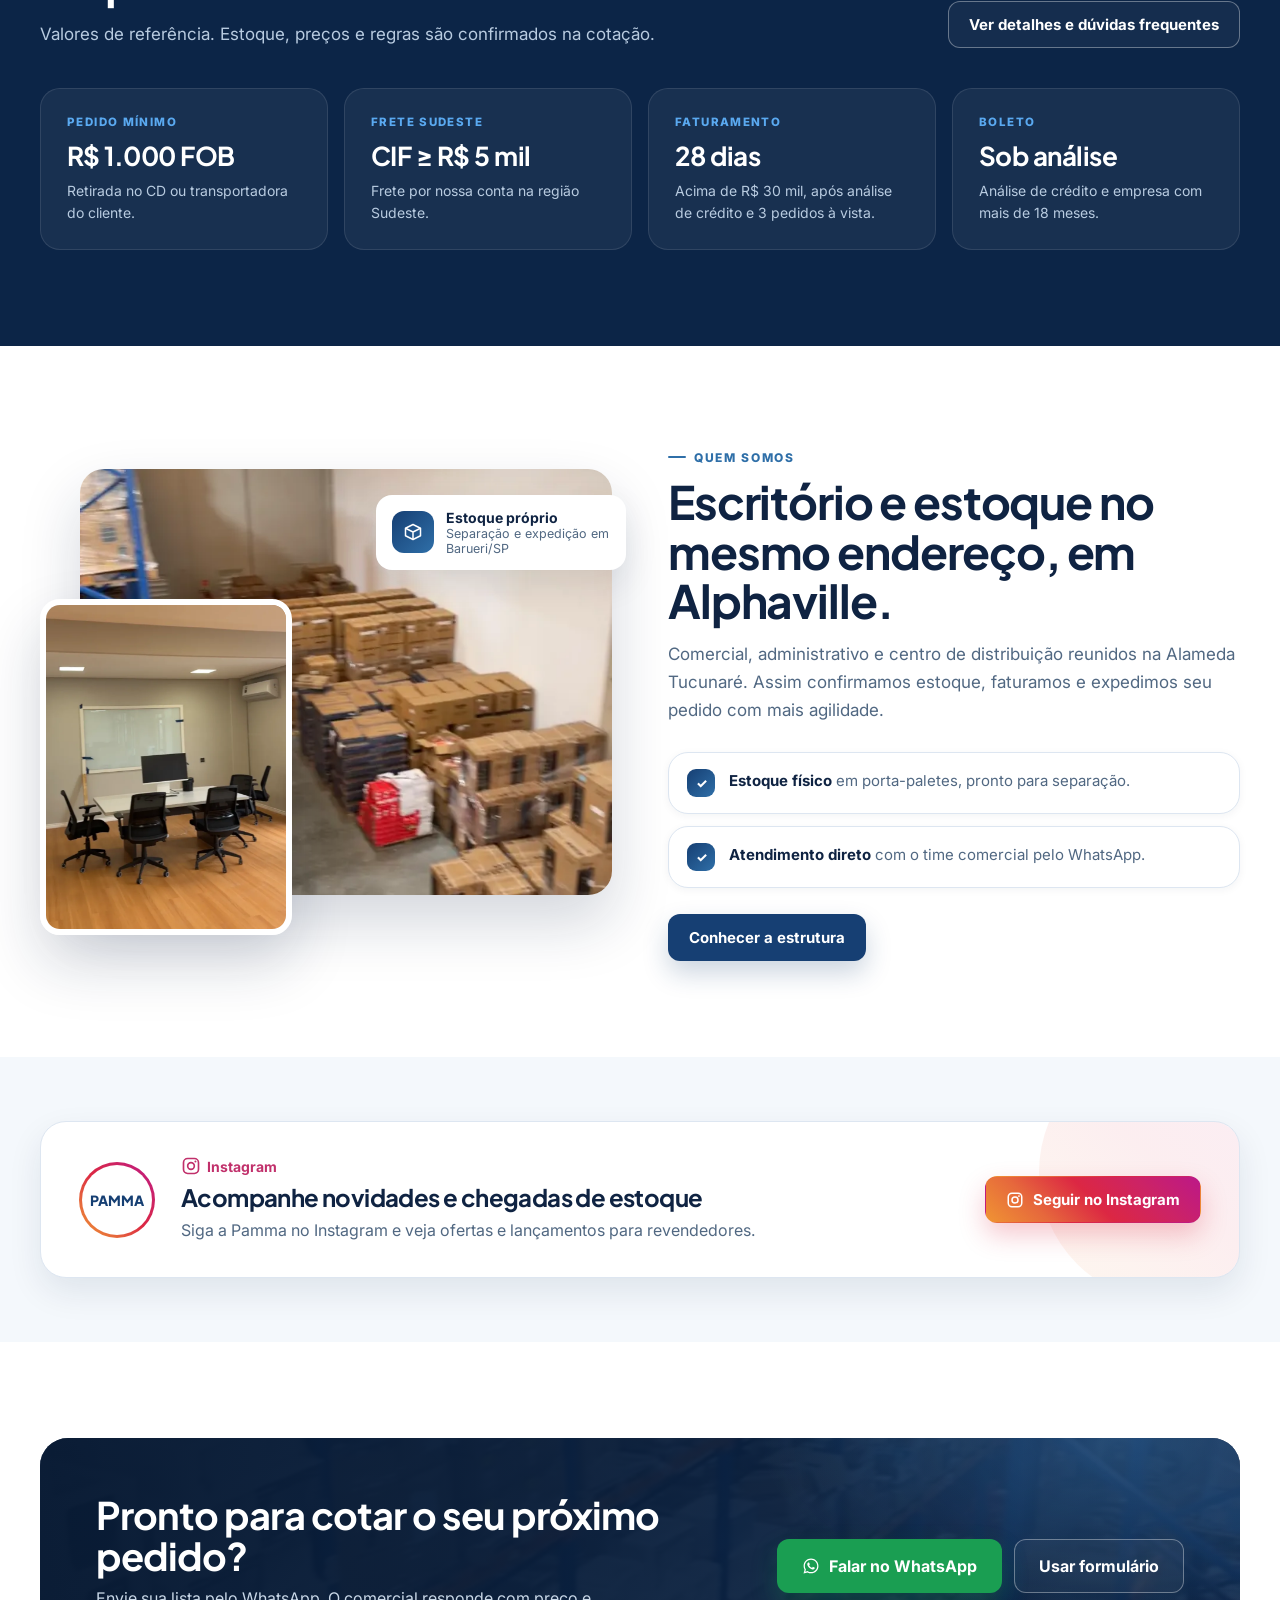
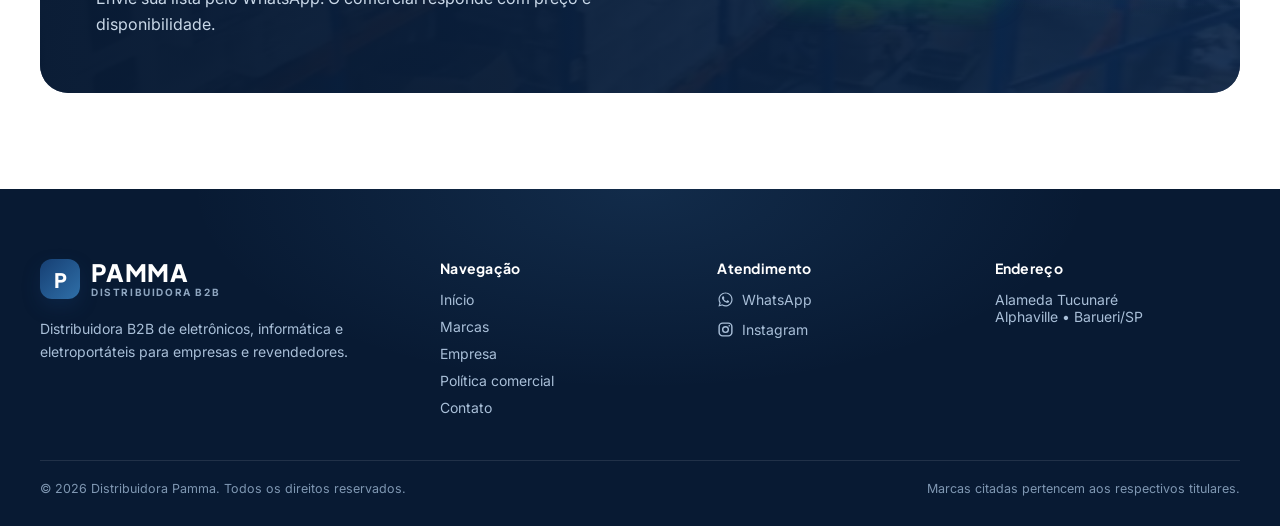
==== commit 3f05ed93: "Rodapé: WhatsApp com ícone + texto, sem número (igual ao Instagram) Co-Authored-By: Claude Opus 5.5 " ====
--- a/index.html
+++ b/index.html
@@ -22,7 +22,7 @@
   <link rel="preconnect" href="https://fonts.googleapis.com" />
   <link rel="preconnect" href="https://fonts.gstatic.com" crossorigin />
   <link rel="stylesheet" href="https://fonts.googleapis.com/css2?family=Inter:wght@400;500;600;700&family=Plus+Jakarta+Sans:wght@600;700;800&display=swap" />
-  <link rel="stylesheet" href="assets/css/site.css?v=c8809786" />
+  <link rel="stylesheet" href="assets/css/site.css?v=7ee674f3" />
   <script type="application/ld+json">
 {"@context":"https://schema.org","@type":"WholesaleStore","name":"Distribuidora Pamma",
 "url":"https://distribuidorapamma.com/","image":"https://distribuidorapamma.com/assets/img/og-pamma.jpg",
@@ -313,7 +313,7 @@
       <div>
         <h4>Atendimento</h4>
         <ul>
-          <li><a class="js-wa" href="contato/">WhatsApp (11) 91175-2030</a></li>
+          <li><a class="js-wa ig-text" href="contato/"><svg class="ico" aria-hidden="true"><use href="#i-wa"/></svg> WhatsApp</a></li>
           <li><a class="ig-text" href="https://www.instagram.com/distribuidorapamma/" target="_blank" rel="noopener"><svg class="ico" aria-hidden="true"><use href="#i-ig"/></svg> Instagram</a></li>
         </ul>
       </div>
@@ -332,6 +332,6 @@
 </footer>
 
 <a class="fab js-wa" href="contato/" aria-label="Falar no WhatsApp"><svg class="ico" aria-hidden="true"><use href="#i-wa"/></svg></a>
-<script src="assets/js/site.js?v=c8809786" defer></script>
+<script src="assets/js/site.js?v=7ee674f3" defer></script>
 </body>
 </html>
--- a/assets/css/site.css
+++ b/assets/css/site.css
@@ -169,11 +169,11 @@
 .page-head::after{content:""; position:absolute; inset:0; z-index:-1; background:
   radial-gradient(700px 360px at 90% 10%, rgba(90,169,240,.22), transparent 60%),
   linear-gradient(95deg, rgba(8,26,51,.97) 0%, rgba(8,26,51,.86) 50%, rgba(12,37,71,.55) 100%)}
-.page-head .wrap{padding:84px 0 80px}
-.crumbs{display:flex; align-items:center; gap:8px; font-size:13px; color:var(--blue-light); margin-bottom:18px}
+.page-head .wrap{padding:34px 0 32px}
+.crumbs{display:flex; align-items:center; gap:8px; font-size:13px; color:var(--blue-light); margin-bottom:10px}
 .crumbs a:hover{color:#fff}
-.page-head h1{margin:0 0 14px; font-size:clamp(34px,4.8vw,58px); line-height:1.04; letter-spacing:-.035em; max-width:780px}
-.page-head p{margin:0; max-width:640px; color:#c3d4e7; font-size:18px; line-height:1.6}
+.page-head h1{margin:0 0 8px; font-size:clamp(26px,3vw,38px); line-height:1.1; letter-spacing:-.03em; max-width:860px}
+.page-head p{margin:0; max-width:720px; color:#c3d4e7; font-size:16px; line-height:1.55}
 .page-head .actions{margin-top:28px}
 
 /* ---------- Categorias ---------- */
@@ -438,8 +438,8 @@
   .kpi{padding:18px 16px}
   .kpi strong{font-size:24px}
   .kpi span{font-size:12.5px}
-  .page-head .wrap{padding:56px 0 52px}
-  .page-head p{font-size:16px}
+  .page-head .wrap{padding:26px 0 24px}
+  .page-head p{font-size:14.5px}
   .section{padding:64px 0}
   .section.tight{padding:48px 0}
   .features,.policy-grid,.form-grid,.steps,.terms,.timeline{grid-template-columns:1fr}
@@ -467,3 +467,13 @@
   .footer-grid{grid-template-columns:1fr}
   body{padding-bottom:76px}
 }
+
+/* Conteúdo visível sem rolar: 1ª seção logo após o cabeçalho da página fica mais próxima */
+.page-head + .section{padding-top:40px}
+.page-head + .section .split{align-items:start}
+.page-head + .section .section-head{margin-bottom:24px}
+.page-head + .section .media-grid img{aspect-ratio:4/5}
+.page-head + .section .media-grid img:last-child{margin-top:32px}
+@media (max-width:640px){ .page-head + .section{padding-top:28px} }
+.page-head + .section .section-head h2{font-size:clamp(22px,2.4vw,30px)}
+.page-head + .section .reveal{opacity:1; transform:none}
